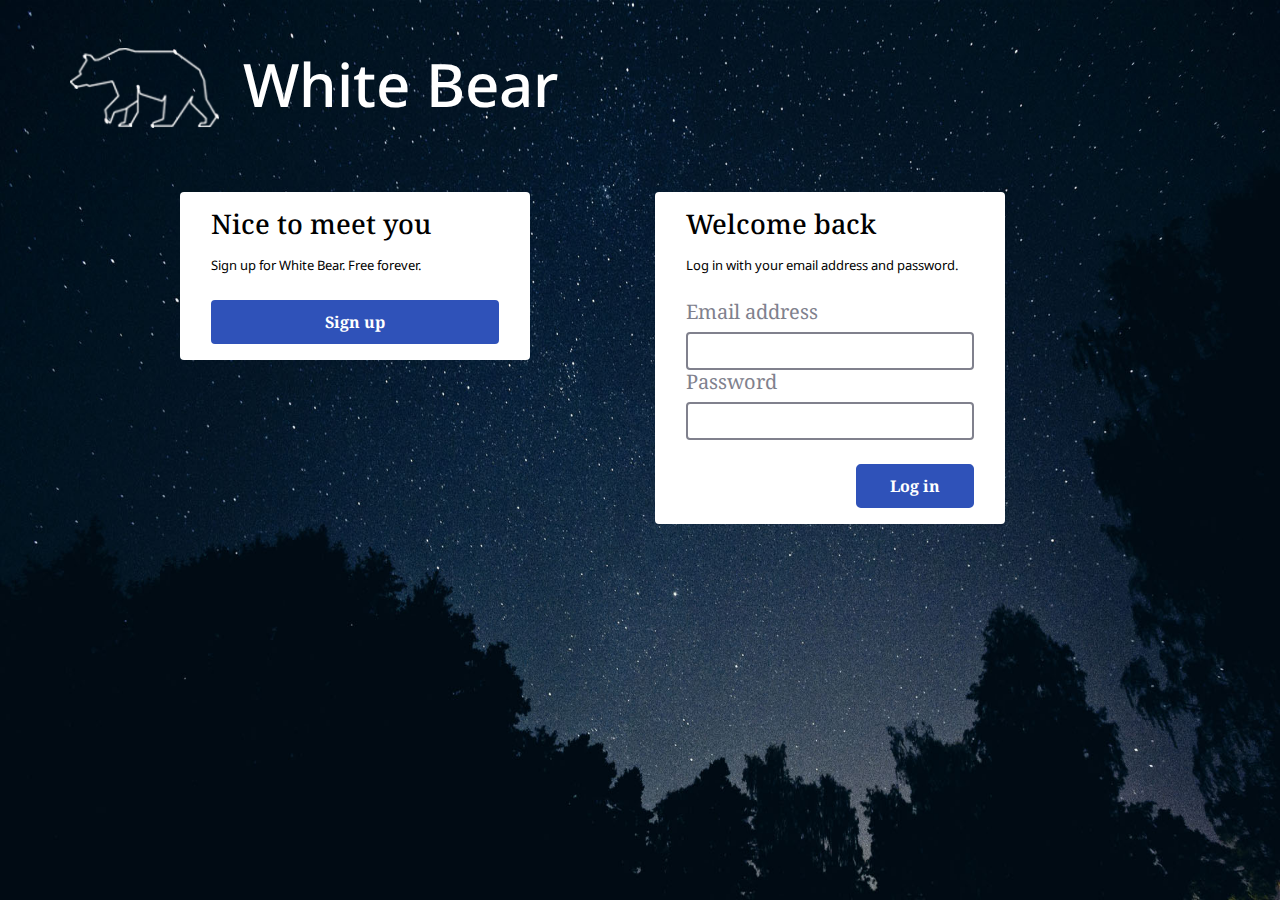
==== index.html @ 667ed16e "added new page and new styles" ====
<html lang="en">
   <head>
      <meta charset="UTF-8" />
      <meta name="viewport" content="width=device-width, initial-scale=1.0" />
      <meta http-equiv="X-UA-Compatible" content="ie=edge" />
      <link rel="stylesheet" href="/style/dist.css" />
      <title>White Bear</title>
   </head>
   <body class="background-image">
      <div class="container mt-7">
         <div class="col-xl-0 offset-xl-0">
            <!--First card, needs correct fonts and margins, also needs drop down when clicking sign up-->
            <div class="row mb-8">
               <div class="d-flex justify-content-start">
                  <img
                     class="img-responsive mr-5"
                     src="/images/logo-landing.png"
                     alt="White Bear Logo"
                     style="width: 30%;"
                  />
                  <h1 style="color: white;">White Bear</h1>
               </div>
            </div>
         </div>
         <!--REMINDER to make mobile friendly get text to reappear-->
         <div class="row mt-6">
            <div class="col-xl-4 offset-xl-1">
               <div class="card col-md-12">
                  <div class="card-body">
                     <h2 class="card-title">
                        Nice to meet you
                     </h2>
                     <p style="font-size: 13px;" class="mb-5">
                        Sign up for White Bear. Free forever.
                     </p>
                     <button type="button" class="btn btn-success btn-block">
                        Sign up
                     </button>
                  </div>
               </div>
            </div>

            <!--Second card that needs fonts and margins as well-->
            <div class="col-xl-4 offset-xl-1">
               <div class="card col-md-12">
                  <div class="card-body">
                     <h2 class="card-title">
                        Welcome back
                     </h2>
                     <p style="font-size: 13px;" class="mb-5">
                        Log in with your email address and password.
                     </p>
                     <form>
                        <h3 class="text-muted">Email address</h3>
                        <input
                           class="form-control thick-border"
                           type="text"
                           required
                        />
                        <h3 class="text-muted">Password</h3>
                        <input
                           class="form-control thick-border"
                           type="password"
                           required
                        />
                        <div class="float-right">
                           <a
                              href="create-answer.html"
                              type="button"
                              class="btn btn-success mt-5 btn-lg"
                           >
                              Log in
                           </a>
                        </div>
                     </form>
                  </div>
               </div>
            </div>
         </div>
      </div>
   </body>
   <script
      src="https://cdnjs.cloudflare.com/ajax/libs/jquery/3.5.1/jquery.min.js"
      defer
   ></script>
   <script src="script.js" defer></script>
</html>
---- style/dist.css ----
@charset "UTF-8";
@import url("https://fonts.googleapis.com/css2?family=Fira+Sans:wght@500&family=Noto+Sans:wght@400;700&family=Noto+Serif&display=swap");
/*!
 * Bootstrap v4.4.1 (https://getbootstrap.com/)
 * Copyright 2011-2019 The Bootstrap Authors
 * Copyright 2011-2019 Twitter, Inc.
 * Licensed under MIT (https://github.com/twbs/bootstrap/blob/master/LICENSE)
 */
:root {
  --blue: #2f52b9;
  --indigo: #6610f2;
  --purple: #6f42c1;
  --pink: #e83e8c;
  --red: #a42443;
  --orange: #fd7e14;
  --yellow: #ffc107;
  --green: #28a745;
  --teal: #20c997;
  --cyan: #17a2b8;
  --white: #fff;
  --gray: #52535f;
  --gray-dark: #292a30;
  --primary: #52535f;
  --secondary: #3d3e47;
  --success: #2f52b9;
  --info: #17a2b8;
  --warning: #ffc107;
  --danger: #a42443;
  --light: #cccdd2;
  --dark: #292a30;
  --breakpoint-xs: 0;
  --breakpoint-sm: 576px;
  --breakpoint-md: 768px;
  --breakpoint-lg: 992px;
  --breakpoint-xl: 1200px;
  --font-family-sans-serif: "Noto Sans", sans-serif, "Apple Color Emoji", "Segoe UI Emoji", "Segoe UI Symbol", "Noto Color Emoji";
  --font-family-monospace: SFMono-Regular, Menlo, Monaco, Consolas, "Liberation Mono", "Courier New", monospace;
}

*,
*::before,
*::after {
  box-sizing: border-box;
}

html {
  font-family: sans-serif;
  line-height: 1.15;
  -webkit-text-size-adjust: 100%;
  -webkit-tap-highlight-color: rgba(0, 0, 0, 0);
}

article, aside, figcaption, figure, footer, header, hgroup, main, nav, section {
  display: block;
}

body {
  margin: 0;
  font-family: "Noto Sans", sans-serif, "Apple Color Emoji", "Segoe UI Emoji", "Segoe UI Symbol", "Noto Color Emoji";
  font-size: 1rem;
  font-weight: 400;
  line-height: 1.5;
  color: #212529;
  text-align: left;
  background-color: #fff;
}

[tabindex="-1"]:focus:not(:focus-visible) {
  outline: 0 !important;
}

hr {
  box-sizing: content-box;
  height: 0;
  overflow: visible;
}

h1, h2, h3, h4, h5, h6 {
  margin-top: 0;
  margin-bottom: 0.5rem;
}

p {
  margin-top: 0;
  margin-bottom: 0;
}

abbr[title],
abbr[data-original-title] {
  text-decoration: underline;
  text-decoration: underline dotted;
  cursor: help;
  border-bottom: 0;
  text-decoration-skip-ink: none;
}

address {
  margin-bottom: 1rem;
  font-style: normal;
  line-height: inherit;
}

ol,
ul,
dl {
  margin-top: 0;
  margin-bottom: 1rem;
}

ol ol,
ul ul,
ol ul,
ul ol {
  margin-bottom: 0;
}

dt {
  font-weight: 700;
}

dd {
  margin-bottom: 0.5rem;
  margin-left: 0;
}

blockquote {
  margin: 0 0 1rem;
}

b,
strong {
  font-weight: bolder;
}

small {
  font-size: 80%;
}

sub,
sup {
  position: relative;
  font-size: 75%;
  line-height: 0;
  vertical-align: baseline;
}

sub {
  bottom: -0.25em;
}

sup {
  top: -0.5em;
}

a {
  color: #52535f;
  text-decoration: none;
  background-color: transparent;
}
a:hover {
  color: #2f2f36;
  text-decoration: underline;
}

a:not([href]) {
  color: inherit;
  text-decoration: none;
}
a:not([href]):hover {
  color: inherit;
  text-decoration: none;
}

pre,
code,
kbd,
samp {
  font-family: SFMono-Regular, Menlo, Monaco, Consolas, "Liberation Mono", "Courier New", monospace;
  font-size: 1em;
}

pre {
  margin-top: 0;
  margin-bottom: 1rem;
  overflow: auto;
}

figure {
  margin: 0 0 1rem;
}

img {
  vertical-align: middle;
  border-style: none;
}

svg {
  overflow: hidden;
  vertical-align: middle;
}

table {
  border-collapse: collapse;
}

caption {
  padding-top: 0.75rem;
  padding-bottom: 0.75rem;
  color: #6c757d;
  text-align: left;
  caption-side: bottom;
}

th {
  text-align: inherit;
}

label {
  display: inline-block;
  margin-bottom: 0.5rem;
}

button {
  border-radius: 0;
}

button:focus {
  outline: 1px dotted;
  outline: 5px auto -webkit-focus-ring-color;
}

input,
button,
select,
optgroup,
textarea {
  margin: 0;
  font-family: inherit;
  font-size: inherit;
  line-height: inherit;
}

button,
input {
  overflow: visible;
}

button,
select {
  text-transform: none;
}

select {
  word-wrap: normal;
}

button,
[type=button],
[type=reset],
[type=submit] {
  -webkit-appearance: button;
}

button:not(:disabled),
[type=button]:not(:disabled),
[type=reset]:not(:disabled),
[type=submit]:not(:disabled) {
  cursor: pointer;
}

button::-moz-focus-inner,
[type=button]::-moz-focus-inner,
[type=reset]::-moz-focus-inner,
[type=submit]::-moz-focus-inner {
  padding: 0;
  border-style: none;
}

input[type=radio],
input[type=checkbox] {
  box-sizing: border-box;
  padding: 0;
}

input[type=date],
input[type=time],
input[type=datetime-local],
input[type=month] {
  -webkit-appearance: listbox;
}

textarea {
  overflow: auto;
  resize: vertical;
}

fieldset {
  min-width: 0;
  padding: 0;
  margin: 0;
  border: 0;
}

legend {
  display: block;
  width: 100%;
  max-width: 100%;
  padding: 0;
  margin-bottom: 0.5rem;
  font-size: 1.5rem;
  line-height: inherit;
  color: inherit;
  white-space: normal;
}

progress {
  vertical-align: baseline;
}

[type=number]::-webkit-inner-spin-button,
[type=number]::-webkit-outer-spin-button {
  height: auto;
}

[type=search] {
  outline-offset: -2px;
  -webkit-appearance: none;
}

[type=search]::-webkit-search-decoration {
  -webkit-appearance: none;
}

::-webkit-file-upload-button {
  font: inherit;
  -webkit-appearance: button;
}

output {
  display: inline-block;
}

summary {
  display: list-item;
  cursor: pointer;
}

template {
  display: none;
}

[hidden] {
  display: none !important;
}

h1, h2, h3, h4, h5, h6,
.h1, .h2, .h3, .h4, .h5, .h6 {
  margin-bottom: 0.5rem;
  font-weight: 500;
  line-height: 1.2;
}

h1, .h1 {
  font-size: 3.75rem;
}

h2, .h2 {
  font-size: 1.6875rem;
}

h3, .h3 {
  font-size: 1.25rem;
}

h4, .h4 {
  font-size: 1.25rem;
}

h5, .h5 {
  font-size: 1.25rem;
}

h6, .h6 {
  font-size: 1rem;
}

.lead {
  font-size: 1.25rem;
  font-weight: 400;
}

.display-1 {
  font-size: 6rem;
  font-weight: 300;
  line-height: 1.2;
}

.display-2 {
  font-size: 5.5rem;
  font-weight: 300;
  line-height: 1.2;
}

.display-3 {
  font-size: 4.5rem;
  font-weight: 300;
  line-height: 1.2;
}

.display-4 {
  font-size: 3.5rem;
  font-weight: 300;
  line-height: 1.2;
}

hr {
  margin-top: 1rem;
  margin-bottom: 1rem;
  border: 0;
  border-top: 1px solid rgba(0, 0, 0, 0.1);
}

small,
.small {
  font-size: 80%;
  font-weight: 400;
}

mark,
.mark {
  padding: 0.2em;
  background-color: #fcf8e3;
}

.list-unstyled {
  padding-left: 0;
  list-style: none;
}

.list-inline {
  padding-left: 0;
  list-style: none;
}

.list-inline-item {
  display: inline-block;
}
.list-inline-item:not(:last-child) {
  margin-right: 0.5rem;
}

.initialism {
  font-size: 90%;
  text-transform: uppercase;
}

.blockquote {
  margin-bottom: 1rem;
  font-size: 1.25rem;
}

.blockquote-footer {
  display: block;
  font-size: 80%;
  color: #6c757d;
}
.blockquote-footer::before {
  content: "— ";
}

.img-fluid {
  max-width: 100%;
  height: auto;
}

.img-thumbnail {
  padding: 0.25rem;
  background-color: #fff;
  border: 1px solid #dee2e6;
  border-radius: 0.25rem;
  max-width: 100%;
  height: auto;
}

.figure {
  display: inline-block;
}

.figure-img {
  margin-bottom: 0.5rem;
  line-height: 1;
}

.figure-caption {
  font-size: 90%;
  color: #6c757d;
}

code {
  font-size: 87.5%;
  color: #e83e8c;
  word-wrap: break-word;
}
a > code {
  color: inherit;
}

kbd {
  padding: 0.2rem 0.4rem;
  font-size: 87.5%;
  color: #fff;
  background-color: #212529;
  border-radius: 4;
}
kbd kbd {
  padding: 0;
  font-size: 100%;
  font-weight: 700;
}

pre {
  display: block;
  font-size: 87.5%;
  color: #212529;
}
pre code {
  font-size: inherit;
  color: inherit;
  word-break: normal;
}

.pre-scrollable {
  max-height: 340px;
  overflow-y: scroll;
}

.container {
  width: 100%;
  padding-right: 15px;
  padding-left: 15px;
  margin-right: auto;
  margin-left: auto;
}
@media (min-width: 576px) {
  .container {
    max-width: 540px;
  }
}
@media (min-width: 768px) {
  .container {
    max-width: 720px;
  }
}
@media (min-width: 992px) {
  .container {
    max-width: 960px;
  }
}
@media (min-width: 1200px) {
  .container {
    max-width: 1140px;
  }
}

.container-fluid, .container-xl, .container-lg, .container-md, .container-sm {
  width: 100%;
  padding-right: 15px;
  padding-left: 15px;
  margin-right: auto;
  margin-left: auto;
}

@media (min-width: 576px) {
  .container-sm, .container {
    max-width: 540px;
  }
}
@media (min-width: 768px) {
  .container-md, .container-sm, .container {
    max-width: 720px;
  }
}
@media (min-width: 992px) {
  .container-lg, .container-md, .container-sm, .container {
    max-width: 960px;
  }
}
@media (min-width: 1200px) {
  .container-xl, .container-lg, .container-md, .container-sm, .container {
    max-width: 1140px;
  }
}
.row {
  display: flex;
  flex-wrap: wrap;
  margin-right: -15px;
  margin-left: -15px;
}

.no-gutters {
  margin-right: 0;
  margin-left: 0;
}
.no-gutters > .col,
.no-gutters > [class*=col-] {
  padding-right: 0;
  padding-left: 0;
}

.col-xl,
.col-xl-auto, .col-xl-12, .col-xl-11, .col-xl-10, .col-xl-9, .col-xl-8, .col-xl-7, .col-xl-6, .col-xl-5, .col-xl-4, .col-xl-3, .col-xl-2, .col-xl-1, .col-lg,
.col-lg-auto, .col-lg-12, .col-lg-11, .col-lg-10, .col-lg-9, .col-lg-8, .col-lg-7, .col-lg-6, .col-lg-5, .col-lg-4, .col-lg-3, .col-lg-2, .col-lg-1, .col-md,
.col-md-auto, .col-md-12, .col-md-11, .col-md-10, .col-md-9, .col-md-8, .col-md-7, .col-md-6, .col-md-5, .col-md-4, .col-md-3, .col-md-2, .col-md-1, .col-sm,
.col-sm-auto, .col-sm-12, .col-sm-11, .col-sm-10, .col-sm-9, .col-sm-8, .col-sm-7, .col-sm-6, .col-sm-5, .col-sm-4, .col-sm-3, .col-sm-2, .col-sm-1, .col,
.col-auto, .col-12, .col-11, .col-10, .col-9, .col-8, .col-7, .col-6, .col-5, .col-4, .col-3, .col-2, .col-1 {
  position: relative;
  width: 100%;
  padding-right: 15px;
  padding-left: 15px;
}

.col {
  flex-basis: 0;
  flex-grow: 1;
  max-width: 100%;
}

.row-cols-1 > * {
  flex: 0 0 100%;
  max-width: 100%;
}

.row-cols-2 > * {
  flex: 0 0 50%;
  max-width: 50%;
}

.row-cols-3 > * {
  flex: 0 0 33.3333333333%;
  max-width: 33.3333333333%;
}

.row-cols-4 > * {
  flex: 0 0 25%;
  max-width: 25%;
}

.row-cols-5 > * {
  flex: 0 0 20%;
  max-width: 20%;
}

.row-cols-6 > * {
  flex: 0 0 16.6666666667%;
  max-width: 16.6666666667%;
}

.col-auto {
  flex: 0 0 auto;
  width: auto;
  max-width: 100%;
}

.col-1 {
  flex: 0 0 8.3333333333%;
  max-width: 8.3333333333%;
}

.col-2 {
  flex: 0 0 16.6666666667%;
  max-width: 16.6666666667%;
}

.col-3 {
  flex: 0 0 25%;
  max-width: 25%;
}

.col-4 {
  flex: 0 0 33.3333333333%;
  max-width: 33.3333333333%;
}

.col-5 {
  flex: 0 0 41.6666666667%;
  max-width: 41.6666666667%;
}

.col-6 {
  flex: 0 0 50%;
  max-width: 50%;
}

.col-7 {
  flex: 0 0 58.3333333333%;
  max-width: 58.3333333333%;
}

.col-8 {
  flex: 0 0 66.6666666667%;
  max-width: 66.6666666667%;
}

.col-9 {
  flex: 0 0 75%;
  max-width: 75%;
}

.col-10 {
  flex: 0 0 83.3333333333%;
  max-width: 83.3333333333%;
}

.col-11 {
  flex: 0 0 91.6666666667%;
  max-width: 91.6666666667%;
}

.col-12 {
  flex: 0 0 100%;
  max-width: 100%;
}

.order-first {
  order: -1;
}

.order-last {
  order: 13;
}

.order-0 {
  order: 0;
}

.order-1 {
  order: 1;
}

.order-2 {
  order: 2;
}

.order-3 {
  order: 3;
}

.order-4 {
  order: 4;
}

.order-5 {
  order: 5;
}

.order-6 {
  order: 6;
}

.order-7 {
  order: 7;
}

.order-8 {
  order: 8;
}

.order-9 {
  order: 9;
}

.order-10 {
  order: 10;
}

.order-11 {
  order: 11;
}

.order-12 {
  order: 12;
}

.offset-1 {
  margin-left: 8.3333333333%;
}

.offset-2 {
  margin-left: 16.6666666667%;
}

.offset-3 {
  margin-left: 25%;
}

.offset-4 {
  margin-left: 33.3333333333%;
}

.offset-5 {
  margin-left: 41.6666666667%;
}

.offset-6 {
  margin-left: 50%;
}

.offset-7 {
  margin-left: 58.3333333333%;
}

.offset-8 {
  margin-left: 66.6666666667%;
}

.offset-9 {
  margin-left: 75%;
}

.offset-10 {
  margin-left: 83.3333333333%;
}

.offset-11 {
  margin-left: 91.6666666667%;
}

@media (min-width: 576px) {
  .col-sm {
    flex-basis: 0;
    flex-grow: 1;
    max-width: 100%;
  }

  .row-cols-sm-1 > * {
    flex: 0 0 100%;
    max-width: 100%;
  }

  .row-cols-sm-2 > * {
    flex: 0 0 50%;
    max-width: 50%;
  }

  .row-cols-sm-3 > * {
    flex: 0 0 33.3333333333%;
    max-width: 33.3333333333%;
  }

  .row-cols-sm-4 > * {
    flex: 0 0 25%;
    max-width: 25%;
  }

  .row-cols-sm-5 > * {
    flex: 0 0 20%;
    max-width: 20%;
  }

  .row-cols-sm-6 > * {
    flex: 0 0 16.6666666667%;
    max-width: 16.6666666667%;
  }

  .col-sm-auto {
    flex: 0 0 auto;
    width: auto;
    max-width: 100%;
  }

  .col-sm-1 {
    flex: 0 0 8.3333333333%;
    max-width: 8.3333333333%;
  }

  .col-sm-2 {
    flex: 0 0 16.6666666667%;
    max-width: 16.6666666667%;
  }

  .col-sm-3 {
    flex: 0 0 25%;
    max-width: 25%;
  }

  .col-sm-4 {
    flex: 0 0 33.3333333333%;
    max-width: 33.3333333333%;
  }

  .col-sm-5 {
    flex: 0 0 41.6666666667%;
    max-width: 41.6666666667%;
  }

  .col-sm-6 {
    flex: 0 0 50%;
    max-width: 50%;
  }

  .col-sm-7 {
    flex: 0 0 58.3333333333%;
    max-width: 58.3333333333%;
  }

  .col-sm-8 {
    flex: 0 0 66.6666666667%;
    max-width: 66.6666666667%;
  }

  .col-sm-9 {
    flex: 0 0 75%;
    max-width: 75%;
  }

  .col-sm-10 {
    flex: 0 0 83.3333333333%;
    max-width: 83.3333333333%;
  }

  .col-sm-11 {
    flex: 0 0 91.6666666667%;
    max-width: 91.6666666667%;
  }

  .col-sm-12 {
    flex: 0 0 100%;
    max-width: 100%;
  }

  .order-sm-first {
    order: -1;
  }

  .order-sm-last {
    order: 13;
  }

  .order-sm-0 {
    order: 0;
  }

  .order-sm-1 {
    order: 1;
  }

  .order-sm-2 {
    order: 2;
  }

  .order-sm-3 {
    order: 3;
  }

  .order-sm-4 {
    order: 4;
  }

  .order-sm-5 {
    order: 5;
  }

  .order-sm-6 {
    order: 6;
  }

  .order-sm-7 {
    order: 7;
  }

  .order-sm-8 {
    order: 8;
  }

  .order-sm-9 {
    order: 9;
  }

  .order-sm-10 {
    order: 10;
  }

  .order-sm-11 {
    order: 11;
  }

  .order-sm-12 {
    order: 12;
  }

  .offset-sm-0 {
    margin-left: 0;
  }

  .offset-sm-1 {
    margin-left: 8.3333333333%;
  }

  .offset-sm-2 {
    margin-left: 16.6666666667%;
  }

  .offset-sm-3 {
    margin-left: 25%;
  }

  .offset-sm-4 {
    margin-left: 33.3333333333%;
  }

  .offset-sm-5 {
    margin-left: 41.6666666667%;
  }

  .offset-sm-6 {
    margin-left: 50%;
  }

  .offset-sm-7 {
    margin-left: 58.3333333333%;
  }

  .offset-sm-8 {
    margin-left: 66.6666666667%;
  }

  .offset-sm-9 {
    margin-left: 75%;
  }

  .offset-sm-10 {
    margin-left: 83.3333333333%;
  }

  .offset-sm-11 {
    margin-left: 91.6666666667%;
  }
}
@media (min-width: 768px) {
  .col-md {
    flex-basis: 0;
    flex-grow: 1;
    max-width: 100%;
  }

  .row-cols-md-1 > * {
    flex: 0 0 100%;
    max-width: 100%;
  }

  .row-cols-md-2 > * {
    flex: 0 0 50%;
    max-width: 50%;
  }

  .row-cols-md-3 > * {
    flex: 0 0 33.3333333333%;
    max-width: 33.3333333333%;
  }

  .row-cols-md-4 > * {
    flex: 0 0 25%;
    max-width: 25%;
  }

  .row-cols-md-5 > * {
    flex: 0 0 20%;
    max-width: 20%;
  }

  .row-cols-md-6 > * {
    flex: 0 0 16.6666666667%;
    max-width: 16.6666666667%;
  }

  .col-md-auto {
    flex: 0 0 auto;
    width: auto;
    max-width: 100%;
  }

  .col-md-1 {
    flex: 0 0 8.3333333333%;
    max-width: 8.3333333333%;
  }

  .col-md-2 {
    flex: 0 0 16.6666666667%;
    max-width: 16.6666666667%;
  }

  .col-md-3 {
    flex: 0 0 25%;
    max-width: 25%;
  }

  .col-md-4 {
    flex: 0 0 33.3333333333%;
    max-width: 33.3333333333%;
  }

  .col-md-5 {
    flex: 0 0 41.6666666667%;
    max-width: 41.6666666667%;
  }

  .col-md-6 {
    flex: 0 0 50%;
    max-width: 50%;
  }

  .col-md-7 {
    flex: 0 0 58.3333333333%;
    max-width: 58.3333333333%;
  }

  .col-md-8 {
    flex: 0 0 66.6666666667%;
    max-width: 66.6666666667%;
  }

  .col-md-9 {
    flex: 0 0 75%;
    max-width: 75%;
  }

  .col-md-10 {
    flex: 0 0 83.3333333333%;
    max-width: 83.3333333333%;
  }

  .col-md-11 {
    flex: 0 0 91.6666666667%;
    max-width: 91.6666666667%;
  }

  .col-md-12 {
    flex: 0 0 100%;
    max-width: 100%;
  }

  .order-md-first {
    order: -1;
  }

  .order-md-last {
    order: 13;
  }

  .order-md-0 {
    order: 0;
  }

  .order-md-1 {
    order: 1;
  }

  .order-md-2 {
    order: 2;
  }

  .order-md-3 {
    order: 3;
  }

  .order-md-4 {
    order: 4;
  }

  .order-md-5 {
    order: 5;
  }

  .order-md-6 {
    order: 6;
  }

  .order-md-7 {
    order: 7;
  }

  .order-md-8 {
    order: 8;
  }

  .order-md-9 {
    order: 9;
  }

  .order-md-10 {
    order: 10;
  }

  .order-md-11 {
    order: 11;
  }

  .order-md-12 {
    order: 12;
  }

  .offset-md-0 {
    margin-left: 0;
  }

  .offset-md-1 {
    margin-left: 8.3333333333%;
  }

  .offset-md-2 {
    margin-left: 16.6666666667%;
  }

  .offset-md-3 {
    margin-left: 25%;
  }

  .offset-md-4 {
    margin-left: 33.3333333333%;
  }

  .offset-md-5 {
    margin-left: 41.6666666667%;
  }

  .offset-md-6 {
    margin-left: 50%;
  }

  .offset-md-7 {
    margin-left: 58.3333333333%;
  }

  .offset-md-8 {
    margin-left: 66.6666666667%;
  }

  .offset-md-9 {
    margin-left: 75%;
  }

  .offset-md-10 {
    margin-left: 83.3333333333%;
  }

  .offset-md-11 {
    margin-left: 91.6666666667%;
  }
}
@media (min-width: 992px) {
  .col-lg {
    flex-basis: 0;
    flex-grow: 1;
    max-width: 100%;
  }

  .row-cols-lg-1 > * {
    flex: 0 0 100%;
    max-width: 100%;
  }

  .row-cols-lg-2 > * {
    flex: 0 0 50%;
    max-width: 50%;
  }

  .row-cols-lg-3 > * {
    flex: 0 0 33.3333333333%;
    max-width: 33.3333333333%;
  }

  .row-cols-lg-4 > * {
    flex: 0 0 25%;
    max-width: 25%;
  }

  .row-cols-lg-5 > * {
    flex: 0 0 20%;
    max-width: 20%;
  }

  .row-cols-lg-6 > * {
    flex: 0 0 16.6666666667%;
    max-width: 16.6666666667%;
  }

  .col-lg-auto {
    flex: 0 0 auto;
    width: auto;
    max-width: 100%;
  }

  .col-lg-1 {
    flex: 0 0 8.3333333333%;
    max-width: 8.3333333333%;
  }

  .col-lg-2 {
    flex: 0 0 16.6666666667%;
    max-width: 16.6666666667%;
  }

  .col-lg-3 {
    flex: 0 0 25%;
    max-width: 25%;
  }

  .col-lg-4 {
    flex: 0 0 33.3333333333%;
    max-width: 33.3333333333%;
  }

  .col-lg-5 {
    flex: 0 0 41.6666666667%;
    max-width: 41.6666666667%;
  }

  .col-lg-6 {
    flex: 0 0 50%;
    max-width: 50%;
  }

  .col-lg-7 {
    flex: 0 0 58.3333333333%;
    max-width: 58.3333333333%;
  }

  .col-lg-8 {
    flex: 0 0 66.6666666667%;
    max-width: 66.6666666667%;
  }

  .col-lg-9 {
    flex: 0 0 75%;
    max-width: 75%;
  }

  .col-lg-10 {
    flex: 0 0 83.3333333333%;
    max-width: 83.3333333333%;
  }

  .col-lg-11 {
    flex: 0 0 91.6666666667%;
    max-width: 91.6666666667%;
  }

  .col-lg-12 {
    flex: 0 0 100%;
    max-width: 100%;
  }

  .order-lg-first {
    order: -1;
  }

  .order-lg-last {
    order: 13;
  }

  .order-lg-0 {
    order: 0;
  }

  .order-lg-1 {
    order: 1;
  }

  .order-lg-2 {
    order: 2;
  }

  .order-lg-3 {
    order: 3;
  }

  .order-lg-4 {
    order: 4;
  }

  .order-lg-5 {
    order: 5;
  }

  .order-lg-6 {
    order: 6;
  }

  .order-lg-7 {
    order: 7;
  }

  .order-lg-8 {
    order: 8;
  }

  .order-lg-9 {
    order: 9;
  }

  .order-lg-10 {
    order: 10;
  }

  .order-lg-11 {
    order: 11;
  }

  .order-lg-12 {
    order: 12;
  }

  .offset-lg-0 {
    margin-left: 0;
  }

  .offset-lg-1 {
    margin-left: 8.3333333333%;
  }

  .offset-lg-2 {
    margin-left: 16.6666666667%;
  }

  .offset-lg-3 {
    margin-left: 25%;
  }

  .offset-lg-4 {
    margin-left: 33.3333333333%;
  }

  .offset-lg-5 {
    margin-left: 41.6666666667%;
  }

  .offset-lg-6 {
    margin-left: 50%;
  }

  .offset-lg-7 {
    margin-left: 58.3333333333%;
  }

  .offset-lg-8 {
    margin-left: 66.6666666667%;
  }

  .offset-lg-9 {
    margin-left: 75%;
  }

  .offset-lg-10 {
    margin-left: 83.3333333333%;
  }

  .offset-lg-11 {
    margin-left: 91.6666666667%;
  }
}
@media (min-width: 1200px) {
  .col-xl {
    flex-basis: 0;
    flex-grow: 1;
    max-width: 100%;
  }

  .row-cols-xl-1 > * {
    flex: 0 0 100%;
    max-width: 100%;
  }

  .row-cols-xl-2 > * {
    flex: 0 0 50%;
    max-width: 50%;
  }

  .row-cols-xl-3 > * {
    flex: 0 0 33.3333333333%;
    max-width: 33.3333333333%;
  }

  .row-cols-xl-4 > * {
    flex: 0 0 25%;
    max-width: 25%;
  }

  .row-cols-xl-5 > * {
    flex: 0 0 20%;
    max-width: 20%;
  }

  .row-cols-xl-6 > * {
    flex: 0 0 16.6666666667%;
    max-width: 16.6666666667%;
  }

  .col-xl-auto {
    flex: 0 0 auto;
    width: auto;
    max-width: 100%;
  }

  .col-xl-1 {
    flex: 0 0 8.3333333333%;
    max-width: 8.3333333333%;
  }

  .col-xl-2 {
    flex: 0 0 16.6666666667%;
    max-width: 16.6666666667%;
  }

  .col-xl-3 {
    flex: 0 0 25%;
    max-width: 25%;
  }

  .col-xl-4 {
    flex: 0 0 33.3333333333%;
    max-width: 33.3333333333%;
  }

  .col-xl-5 {
    flex: 0 0 41.6666666667%;
    max-width: 41.6666666667%;
  }

  .col-xl-6 {
    flex: 0 0 50%;
    max-width: 50%;
  }

  .col-xl-7 {
    flex: 0 0 58.3333333333%;
    max-width: 58.3333333333%;
  }

  .col-xl-8 {
    flex: 0 0 66.6666666667%;
    max-width: 66.6666666667%;
  }

  .col-xl-9 {
    flex: 0 0 75%;
    max-width: 75%;
  }

  .col-xl-10 {
    flex: 0 0 83.3333333333%;
    max-width: 83.3333333333%;
  }

  .col-xl-11 {
    flex: 0 0 91.6666666667%;
    max-width: 91.6666666667%;
  }

  .col-xl-12 {
    flex: 0 0 100%;
    max-width: 100%;
  }

  .order-xl-first {
    order: -1;
  }

  .order-xl-last {
    order: 13;
  }

  .order-xl-0 {
    order: 0;
  }

  .order-xl-1 {
    order: 1;
  }

  .order-xl-2 {
    order: 2;
  }

  .order-xl-3 {
    order: 3;
  }

  .order-xl-4 {
    order: 4;
  }

  .order-xl-5 {
    order: 5;
  }

  .order-xl-6 {
    order: 6;
  }

  .order-xl-7 {
    order: 7;
  }

  .order-xl-8 {
    order: 8;
  }

  .order-xl-9 {
    order: 9;
  }

  .order-xl-10 {
    order: 10;
  }

  .order-xl-11 {
    order: 11;
  }

  .order-xl-12 {
    order: 12;
  }

  .offset-xl-0 {
    margin-left: 0;
  }

  .offset-xl-1 {
    margin-left: 8.3333333333%;
  }

  .offset-xl-2 {
    margin-left: 16.6666666667%;
  }

  .offset-xl-3 {
    margin-left: 25%;
  }

  .offset-xl-4 {
    margin-left: 33.3333333333%;
  }

  .offset-xl-5 {
    margin-left: 41.6666666667%;
  }

  .offset-xl-6 {
    margin-left: 50%;
  }

  .offset-xl-7 {
    margin-left: 58.3333333333%;
  }

  .offset-xl-8 {
    margin-left: 66.6666666667%;
  }

  .offset-xl-9 {
    margin-left: 75%;
  }

  .offset-xl-10 {
    margin-left: 83.3333333333%;
  }

  .offset-xl-11 {
    margin-left: 91.6666666667%;
  }
}
.table {
  width: 100%;
  margin-bottom: 1rem;
  color: #212529;
}
.table th,
.table td {
  padding: 0.75rem;
  vertical-align: top;
  border-top: 1px solid #dee2e6;
}
.table thead th {
  vertical-align: bottom;
  border-bottom: 2px solid #dee2e6;
}
.table tbody + tbody {
  border-top: 2px solid #dee2e6;
}

.table-sm th,
.table-sm td {
  padding: 0.3rem;
}

.table-bordered {
  border: 1px solid #dee2e6;
}
.table-bordered th,
.table-bordered td {
  border: 1px solid #dee2e6;
}
.table-bordered thead th,
.table-bordered thead td {
  border-bottom-width: 2px;
}

.table-borderless th,
.table-borderless td,
.table-borderless thead th,
.table-borderless tbody + tbody {
  border: 0;
}

.table-striped tbody tr:nth-of-type(odd) {
  background-color: rgba(0, 0, 0, 0.05);
}

.table-hover tbody tr:hover {
  color: #212529;
  background-color: rgba(0, 0, 0, 0.075);
}

.table-primary,
.table-primary > th,
.table-primary > td {
  background-color: #cfcfd2;
}
.table-primary th,
.table-primary td,
.table-primary thead th,
.table-primary tbody + tbody {
  border-color: #a5a6ac;
}

.table-hover .table-primary:hover {
  background-color: #c2c2c6;
}
.table-hover .table-primary:hover > td,
.table-hover .table-primary:hover > th {
  background-color: #c2c2c6;
}

.table-secondary,
.table-secondary > th,
.table-secondary > td {
  background-color: #c9c9cb;
}
.table-secondary th,
.table-secondary td,
.table-secondary thead th,
.table-secondary tbody + tbody {
  border-color: #9a9b9f;
}

.table-hover .table-secondary:hover {
  background-color: #bcbcbe;
}
.table-hover .table-secondary:hover > td,
.table-hover .table-secondary:hover > th {
  background-color: #bcbcbe;
}

.table-success,
.table-success > th,
.table-success > td {
  background-color: #c5cfeb;
}
.table-success th,
.table-success td,
.table-success thead th,
.table-success tbody + tbody {
  border-color: #93a5db;
}

.table-hover .table-success:hover {
  background-color: #b2bfe4;
}
.table-hover .table-success:hover > td,
.table-hover .table-success:hover > th {
  background-color: #b2bfe4;
}

.table-info,
.table-info > th,
.table-info > td {
  background-color: #bee5eb;
}
.table-info th,
.table-info td,
.table-info thead th,
.table-info tbody + tbody {
  border-color: #86cfda;
}

.table-hover .table-info:hover {
  background-color: #abdde5;
}
.table-hover .table-info:hover > td,
.table-hover .table-info:hover > th {
  background-color: #abdde5;
}

.table-warning,
.table-warning > th,
.table-warning > td {
  background-color: #ffeeba;
}
.table-warning th,
.table-warning td,
.table-warning thead th,
.table-warning tbody + tbody {
  border-color: #ffdf7e;
}

.table-hover .table-warning:hover {
  background-color: #ffe8a1;
}
.table-hover .table-warning:hover > td,
.table-hover .table-warning:hover > th {
  background-color: #ffe8a1;
}

.table-danger,
.table-danger > th,
.table-danger > td {
  background-color: #e6c2ca;
}
.table-danger th,
.table-danger td,
.table-danger thead th,
.table-danger tbody + tbody {
  border-color: #d08d9d;
}

.table-hover .table-danger:hover {
  background-color: #dfb0ba;
}
.table-hover .table-danger:hover > td,
.table-hover .table-danger:hover > th {
  background-color: #dfb0ba;
}

.table-light,
.table-light > th,
.table-light > td {
  background-color: #f1f1f2;
}
.table-light th,
.table-light td,
.table-light thead th,
.table-light tbody + tbody {
  border-color: #e4e5e8;
}

.table-hover .table-light:hover {
  background-color: #e4e4e6;
}
.table-hover .table-light:hover > td,
.table-hover .table-light:hover > th {
  background-color: #e4e4e6;
}

.table-dark,
.table-dark > th,
.table-dark > td {
  background-color: #c3c3c5;
}
.table-dark th,
.table-dark td,
.table-dark thead th,
.table-dark tbody + tbody {
  border-color: #909093;
}

.table-hover .table-dark:hover {
  background-color: #b6b6b8;
}
.table-hover .table-dark:hover > td,
.table-hover .table-dark:hover > th {
  background-color: #b6b6b8;
}

.table-active,
.table-active > th,
.table-active > td {
  background-color: rgba(0, 0, 0, 0.075);
}

.table-hover .table-active:hover {
  background-color: rgba(0, 0, 0, 0.075);
}
.table-hover .table-active:hover > td,
.table-hover .table-active:hover > th {
  background-color: rgba(0, 0, 0, 0.075);
}

.table .thead-dark th {
  color: #fff;
  background-color: #343a40;
  border-color: #454d55;
}
.table .thead-light th {
  color: #495057;
  background-color: #e9ecef;
  border-color: #dee2e6;
}

.table-dark {
  color: #fff;
  background-color: #343a40;
}
.table-dark th,
.table-dark td,
.table-dark thead th {
  border-color: #454d55;
}
.table-dark.table-bordered {
  border: 0;
}
.table-dark.table-striped tbody tr:nth-of-type(odd) {
  background-color: rgba(255, 255, 255, 0.05);
}
.table-dark.table-hover tbody tr:hover {
  color: #fff;
  background-color: rgba(255, 255, 255, 0.075);
}

@media (max-width: 575.98px) {
  .table-responsive-sm {
    display: block;
    width: 100%;
    overflow-x: auto;
    -webkit-overflow-scrolling: touch;
  }
  .table-responsive-sm > .table-bordered {
    border: 0;
  }
}
@media (max-width: 767.98px) {
  .table-responsive-md {
    display: block;
    width: 100%;
    overflow-x: auto;
    -webkit-overflow-scrolling: touch;
  }
  .table-responsive-md > .table-bordered {
    border: 0;
  }
}
@media (max-width: 991.98px) {
  .table-responsive-lg {
    display: block;
    width: 100%;
    overflow-x: auto;
    -webkit-overflow-scrolling: touch;
  }
  .table-responsive-lg > .table-bordered {
    border: 0;
  }
}
@media (max-width: 1199.98px) {
  .table-responsive-xl {
    display: block;
    width: 100%;
    overflow-x: auto;
    -webkit-overflow-scrolling: touch;
  }
  .table-responsive-xl > .table-bordered {
    border: 0;
  }
}
.table-responsive {
  display: block;
  width: 100%;
  overflow-x: auto;
  -webkit-overflow-scrolling: touch;
}
.table-responsive > .table-bordered {
  border: 0;
}

.form-control {
  display: block;
  width: 100%;
  height: calc(1.5em + 0.75rem + 2px);
  padding: 8 1rem;
  font-size: 1rem;
  font-weight: 400;
  line-height: 1.5;
  color: #495057;
  background-color: #fff;
  background-clip: padding-box;
  border: 1px solid #ced4da;
  border-radius: 0.25rem;
  transition: border-color 0.15s ease-in-out, box-shadow 0.15s ease-in-out;
}
@media (prefers-reduced-motion: reduce) {
  .form-control {
    transition: none;
  }
}
.form-control::-ms-expand {
  background-color: transparent;
  border: 0;
}
.form-control:-moz-focusring {
  color: transparent;
  text-shadow: 0 0 0 #495057;
}
.form-control:focus {
  color: #495057;
  background-color: #fff;
  border-color: #80bdff;
  outline: 0;
  box-shadow: 0 0 0 0.2rem rgba(0, 123, 255, 0.25);
}
.form-control::placeholder {
  color: #6c757d;
  opacity: 1;
}
.form-control:disabled, .form-control[readonly] {
  background-color: #e9ecef;
  opacity: 1;
}

select.form-control:focus::-ms-value {
  color: #495057;
  background-color: #fff;
}

.form-control-file,
.form-control-range {
  display: block;
  width: 100%;
}

.col-form-label {
  padding-top: 9px;
  padding-bottom: 9px;
  margin-bottom: 0;
  font-size: inherit;
  line-height: 1.5;
}

.col-form-label-lg {
  padding-top: 9px;
  padding-bottom: 9px;
  font-size: 1rem;
  line-height: 1.5;
}

.col-form-label-sm {
  padding-top: 5px;
  padding-bottom: 5px;
  font-size: 1rem;
  line-height: 1.5;
}

.form-control-plaintext {
  display: block;
  width: 100%;
  padding: 8 0;
  margin-bottom: 0;
  font-size: 1rem;
  line-height: 1.5;
  color: #212529;
  background-color: transparent;
  border: solid transparent;
  border-width: 1px 0;
}
.form-control-plaintext.form-control-sm, .form-control-plaintext.form-control-lg {
  padding-right: 0;
  padding-left: 0;
}

.form-control-sm {
  height: calc(1.5em + 0.5rem + 2px);
  padding: 4 1rem;
  font-size: 1rem;
  line-height: 1.5;
  border-radius: 0.2rem;
}

.form-control-lg {
  height: calc(1.5em + 1rem + 2px);
  padding: 8 32;
  font-size: 1rem;
  line-height: 1.5;
  border-radius: 0.3rem;
}

select.form-control[size], select.form-control[multiple] {
  height: auto;
}

textarea.form-control {
  height: auto;
}

.form-group {
  margin-bottom: 1rem;
}

.form-text {
  display: block;
  margin-top: 0.25rem;
}

.form-row {
  display: flex;
  flex-wrap: wrap;
  margin-right: -5px;
  margin-left: -5px;
}
.form-row > .col,
.form-row > [class*=col-] {
  padding-right: 5px;
  padding-left: 5px;
}

.form-check {
  position: relative;
  display: block;
  padding-left: 1.25rem;
}

.form-check-input {
  position: absolute;
  margin-top: 0.3rem;
  margin-left: -1.25rem;
}
.form-check-input[disabled] ~ .form-check-label, .form-check-input:disabled ~ .form-check-label {
  color: #80818d;
}

.form-check-label {
  margin-bottom: 0;
}

.form-check-inline {
  display: inline-flex;
  align-items: center;
  padding-left: 0;
  margin-right: 0.75rem;
}
.form-check-inline .form-check-input {
  position: static;
  margin-top: 0;
  margin-right: 0.3125rem;
  margin-left: 0;
}

.valid-feedback {
  display: none;
  width: 100%;
  margin-top: 0.25rem;
  font-size: 80%;
  color: #28a745;
}

.valid-tooltip {
  position: absolute;
  top: 100%;
  z-index: 5;
  display: none;
  max-width: 100%;
  padding: 0.25rem 0.5rem;
  margin-top: 0.1rem;
  font-size: 0.875rem;
  line-height: 1.5;
  color: #fff;
  background-color: rgba(40, 167, 69, 0.9);
  border-radius: 0.25rem;
}

.was-validated :valid ~ .valid-feedback,
.was-validated :valid ~ .valid-tooltip,
.is-valid ~ .valid-feedback,
.is-valid ~ .valid-tooltip {
  display: block;
}

.was-validated .form-control:valid, .form-control.is-valid {
  border-color: #28a745;
  padding-right: calc(1.5em + 0.75rem);
  background-image: url("data:image/svg+xml,%3csvg xmlns='http://www.w3.org/2000/svg' width='8' height='8' viewBox='0 0 8 8'%3e%3cpath fill='%2328a745' d='M2.3 6.73L.6 4.53c-.4-1.04.46-1.4 1.1-.8l1.1 1.4 3.4-3.8c.6-.63 1.6-.27 1.2.7l-4 4.6c-.43.5-.8.4-1.1.1z'/%3e%3c/svg%3e");
  background-repeat: no-repeat;
  background-position: right calc(0.375em + 0.1875rem) center;
  background-size: calc(0.75em + 0.375rem) calc(0.75em + 0.375rem);
}
.was-validated .form-control:valid:focus, .form-control.is-valid:focus {
  border-color: #28a745;
  box-shadow: 0 0 0 0.2rem rgba(40, 167, 69, 0.25);
}

.was-validated textarea.form-control:valid, textarea.form-control.is-valid {
  padding-right: calc(1.5em + 0.75rem);
  background-position: top calc(0.375em + 0.1875rem) right calc(0.375em + 0.1875rem);
}

.was-validated .custom-select:valid, .custom-select.is-valid {
  border-color: #28a745;
  padding-right: calc(0.75em + 2.3125rem);
  background: url("data:image/svg+xml,%3csvg xmlns='http://www.w3.org/2000/svg' width='4' height='5' viewBox='0 0 4 5'%3e%3cpath fill='%23343a40' d='M2 0L0 2h4zm0 5L0 3h4z'/%3e%3c/svg%3e") no-repeat right 0.75rem center/8px 10px, url("data:image/svg+xml,%3csvg xmlns='http://www.w3.org/2000/svg' width='8' height='8' viewBox='0 0 8 8'%3e%3cpath fill='%2328a745' d='M2.3 6.73L.6 4.53c-.4-1.04.46-1.4 1.1-.8l1.1 1.4 3.4-3.8c.6-.63 1.6-.27 1.2.7l-4 4.6c-.43.5-.8.4-1.1.1z'/%3e%3c/svg%3e") #fff no-repeat center right 1.75rem/calc(0.75em + 0.375rem) calc(0.75em + 0.375rem);
}
.was-validated .custom-select:valid:focus, .custom-select.is-valid:focus {
  border-color: #28a745;
  box-shadow: 0 0 0 0.2rem rgba(40, 167, 69, 0.25);
}

.was-validated .form-check-input:valid ~ .form-check-label, .form-check-input.is-valid ~ .form-check-label {
  color: #28a745;
}
.was-validated .form-check-input:valid ~ .valid-feedback,
.was-validated .form-check-input:valid ~ .valid-tooltip, .form-check-input.is-valid ~ .valid-feedback,
.form-check-input.is-valid ~ .valid-tooltip {
  display: block;
}

.was-validated .custom-control-input:valid ~ .custom-control-label, .custom-control-input.is-valid ~ .custom-control-label {
  color: #28a745;
}
.was-validated .custom-control-input:valid ~ .custom-control-label::before, .custom-control-input.is-valid ~ .custom-control-label::before {
  border-color: #28a745;
}
.was-validated .custom-control-input:valid:checked ~ .custom-control-label::before, .custom-control-input.is-valid:checked ~ .custom-control-label::before {
  border-color: #34ce57;
  background-color: #34ce57;
}
.was-validated .custom-control-input:valid:focus ~ .custom-control-label::before, .custom-control-input.is-valid:focus ~ .custom-control-label::before {
  box-shadow: 0 0 0 0.2rem rgba(40, 167, 69, 0.25);
}
.was-validated .custom-control-input:valid:focus:not(:checked) ~ .custom-control-label::before, .custom-control-input.is-valid:focus:not(:checked) ~ .custom-control-label::before {
  border-color: #28a745;
}

.was-validated .custom-file-input:valid ~ .custom-file-label, .custom-file-input.is-valid ~ .custom-file-label {
  border-color: #28a745;
}
.was-validated .custom-file-input:valid:focus ~ .custom-file-label, .custom-file-input.is-valid:focus ~ .custom-file-label {
  border-color: #28a745;
  box-shadow: 0 0 0 0.2rem rgba(40, 167, 69, 0.25);
}

.invalid-feedback {
  display: none;
  width: 100%;
  margin-top: 0.25rem;
  font-size: 80%;
  color: #dc3545;
}

.invalid-tooltip {
  position: absolute;
  top: 100%;
  z-index: 5;
  display: none;
  max-width: 100%;
  padding: 0.25rem 0.5rem;
  margin-top: 0.1rem;
  font-size: 0.875rem;
  line-height: 1.5;
  color: #fff;
  background-color: rgba(220, 53, 69, 0.9);
  border-radius: 0.25rem;
}

.was-validated :invalid ~ .invalid-feedback,
.was-validated :invalid ~ .invalid-tooltip,
.is-invalid ~ .invalid-feedback,
.is-invalid ~ .invalid-tooltip {
  display: block;
}

.was-validated .form-control:invalid, .form-control.is-invalid {
  border-color: #dc3545;
  padding-right: calc(1.5em + 0.75rem);
  background-image: url("data:image/svg+xml,%3csvg xmlns='http://www.w3.org/2000/svg' width='12' height='12' fill='none' stroke='%23dc3545' viewBox='0 0 12 12'%3e%3ccircle cx='6' cy='6' r='4.5'/%3e%3cpath stroke-linejoin='round' d='M5.8 3.6h.4L6 6.5z'/%3e%3ccircle cx='6' cy='8.2' r='.6' fill='%23dc3545' stroke='none'/%3e%3c/svg%3e");
  background-repeat: no-repeat;
  background-position: right calc(0.375em + 0.1875rem) center;
  background-size: calc(0.75em + 0.375rem) calc(0.75em + 0.375rem);
}
.was-validated .form-control:invalid:focus, .form-control.is-invalid:focus {
  border-color: #dc3545;
  box-shadow: 0 0 0 0.2rem rgba(220, 53, 69, 0.25);
}

.was-validated textarea.form-control:invalid, textarea.form-control.is-invalid {
  padding-right: calc(1.5em + 0.75rem);
  background-position: top calc(0.375em + 0.1875rem) right calc(0.375em + 0.1875rem);
}

.was-validated .custom-select:invalid, .custom-select.is-invalid {
  border-color: #dc3545;
  padding-right: calc(0.75em + 2.3125rem);
  background: url("data:image/svg+xml,%3csvg xmlns='http://www.w3.org/2000/svg' width='4' height='5' viewBox='0 0 4 5'%3e%3cpath fill='%23343a40' d='M2 0L0 2h4zm0 5L0 3h4z'/%3e%3c/svg%3e") no-repeat right 0.75rem center/8px 10px, url("data:image/svg+xml,%3csvg xmlns='http://www.w3.org/2000/svg' width='12' height='12' fill='none' stroke='%23dc3545' viewBox='0 0 12 12'%3e%3ccircle cx='6' cy='6' r='4.5'/%3e%3cpath stroke-linejoin='round' d='M5.8 3.6h.4L6 6.5z'/%3e%3ccircle cx='6' cy='8.2' r='.6' fill='%23dc3545' stroke='none'/%3e%3c/svg%3e") #fff no-repeat center right 1.75rem/calc(0.75em + 0.375rem) calc(0.75em + 0.375rem);
}
.was-validated .custom-select:invalid:focus, .custom-select.is-invalid:focus {
  border-color: #dc3545;
  box-shadow: 0 0 0 0.2rem rgba(220, 53, 69, 0.25);
}

.was-validated .form-check-input:invalid ~ .form-check-label, .form-check-input.is-invalid ~ .form-check-label {
  color: #dc3545;
}
.was-validated .form-check-input:invalid ~ .invalid-feedback,
.was-validated .form-check-input:invalid ~ .invalid-tooltip, .form-check-input.is-invalid ~ .invalid-feedback,
.form-check-input.is-invalid ~ .invalid-tooltip {
  display: block;
}

.was-validated .custom-control-input:invalid ~ .custom-control-label, .custom-control-input.is-invalid ~ .custom-control-label {
  color: #dc3545;
}
.was-validated .custom-control-input:invalid ~ .custom-control-label::before, .custom-control-input.is-invalid ~ .custom-control-label::before {
  border-color: #dc3545;
}
.was-validated .custom-control-input:invalid:checked ~ .custom-control-label::before, .custom-control-input.is-invalid:checked ~ .custom-control-label::before {
  border-color: #e4606d;
  background-color: #e4606d;
}
.was-validated .custom-control-input:invalid:focus ~ .custom-control-label::before, .custom-control-input.is-invalid:focus ~ .custom-control-label::before {
  box-shadow: 0 0 0 0.2rem rgba(220, 53, 69, 0.25);
}
.was-validated .custom-control-input:invalid:focus:not(:checked) ~ .custom-control-label::before, .custom-control-input.is-invalid:focus:not(:checked) ~ .custom-control-label::before {
  border-color: #dc3545;
}

.was-validated .custom-file-input:invalid ~ .custom-file-label, .custom-file-input.is-invalid ~ .custom-file-label {
  border-color: #dc3545;
}
.was-validated .custom-file-input:invalid:focus ~ .custom-file-label, .custom-file-input.is-invalid:focus ~ .custom-file-label {
  border-color: #dc3545;
  box-shadow: 0 0 0 0.2rem rgba(220, 53, 69, 0.25);
}

.form-inline {
  display: flex;
  flex-flow: row wrap;
  align-items: center;
}
.form-inline .form-check {
  width: 100%;
}
@media (min-width: 576px) {
  .form-inline label {
    display: flex;
    align-items: center;
    justify-content: center;
    margin-bottom: 0;
  }
  .form-inline .form-group {
    display: flex;
    flex: 0 0 auto;
    flex-flow: row wrap;
    align-items: center;
    margin-bottom: 0;
  }
  .form-inline .form-control {
    display: inline-block;
    width: auto;
    vertical-align: middle;
  }
  .form-inline .form-control-plaintext {
    display: inline-block;
  }
  .form-inline .input-group,
.form-inline .custom-select {
    width: auto;
  }
  .form-inline .form-check {
    display: flex;
    align-items: center;
    justify-content: center;
    width: auto;
    padding-left: 0;
  }
  .form-inline .form-check-input {
    position: relative;
    flex-shrink: 0;
    margin-top: 0;
    margin-right: 0.25rem;
    margin-left: 0;
  }
  .form-inline .custom-control {
    align-items: center;
    justify-content: center;
  }
  .form-inline .custom-control-label {
    margin-bottom: 0;
  }
}

.btn {
  display: inline-block;
  font-weight: 700;
  color: #212529;
  text-align: center;
  vertical-align: middle;
  cursor: pointer;
  user-select: none;
  background-color: transparent;
  border: 2px solid transparent;
  padding: 8 1rem;
  font-size: 1rem;
  line-height: 1.5;
  border-radius: 0.25rem;
  transition: color 0.15s ease-in-out, background-color 0.15s ease-in-out, border-color 0.15s ease-in-out, box-shadow 0.15s ease-in-out;
}
@media (prefers-reduced-motion: reduce) {
  .btn {
    transition: none;
  }
}
.btn:hover {
  color: #212529;
  text-decoration: none;
}
.btn:focus, .btn.focus {
  outline: 0;
  box-shadow: 0 0 0 0.2rem rgba(0, 123, 255, 0.25);
}
.btn.disabled, .btn:disabled {
  opacity: 0.65;
}
a.btn.disabled,
fieldset:disabled a.btn {
  pointer-events: none;
}

.btn-primary {
  color: #fff;
  background-color: #52535f;
  border-color: #52535f;
}
.btn-primary:hover {
  color: #fff;
  background-color: #40414a;
  border-color: #3a3b44;
}
.btn-primary:focus, .btn-primary.focus {
  color: #fff;
  background-color: #40414a;
  border-color: #3a3b44;
  box-shadow: 0 0 0 0.2rem rgba(108, 109, 119, 0.5);
}
.btn-primary.disabled, .btn-primary:disabled {
  color: #fff;
  background-color: #52535f;
  border-color: #52535f;
}
.btn-primary:not(:disabled):not(.disabled):active, .btn-primary:not(:disabled):not(.disabled).active, .show > .btn-primary.dropdown-toggle {
  color: #fff;
  background-color: #3a3b44;
  border-color: #34353d;
}
.btn-primary:not(:disabled):not(.disabled):active:focus, .btn-primary:not(:disabled):not(.disabled).active:focus, .show > .btn-primary.dropdown-toggle:focus {
  box-shadow: 0 0 0 0.2rem rgba(108, 109, 119, 0.5);
}

.btn-secondary {
  color: #fff;
  background-color: #3d3e47;
  border-color: #3d3e47;
}
.btn-secondary:hover {
  color: #fff;
  background-color: #2b2c32;
  border-color: #25262c;
}
.btn-secondary:focus, .btn-secondary.focus {
  color: #fff;
  background-color: #2b2c32;
  border-color: #25262c;
  box-shadow: 0 0 0 0.2rem rgba(90, 91, 99, 0.5);
}
.btn-secondary.disabled, .btn-secondary:disabled {
  color: #fff;
  background-color: #3d3e47;
  border-color: #3d3e47;
}
.btn-secondary:not(:disabled):not(.disabled):active, .btn-secondary:not(:disabled):not(.disabled).active, .show > .btn-secondary.dropdown-toggle {
  color: #fff;
  background-color: #25262c;
  border-color: #202025;
}
.btn-secondary:not(:disabled):not(.disabled):active:focus, .btn-secondary:not(:disabled):not(.disabled).active:focus, .show > .btn-secondary.dropdown-toggle:focus {
  box-shadow: 0 0 0 0.2rem rgba(90, 91, 99, 0.5);
}

.btn-success {
  color: #fff;
  background-color: #2f52b9;
  border-color: #2f52b9;
}
.btn-success:hover {
  color: #fff;
  background-color: #27449a;
  border-color: #254090;
}
.btn-success:focus, .btn-success.focus {
  color: #fff;
  background-color: #27449a;
  border-color: #254090;
  box-shadow: 0 0 0 0.2rem rgba(78, 108, 196, 0.5);
}
.btn-success.disabled, .btn-success:disabled {
  color: #fff;
  background-color: #2f52b9;
  border-color: #2f52b9;
}
.btn-success:not(:disabled):not(.disabled):active, .btn-success:not(:disabled):not(.disabled).active, .show > .btn-success.dropdown-toggle {
  color: #fff;
  background-color: #254090;
  border-color: #223b86;
}
.btn-success:not(:disabled):not(.disabled):active:focus, .btn-success:not(:disabled):not(.disabled).active:focus, .show > .btn-success.dropdown-toggle:focus {
  box-shadow: 0 0 0 0.2rem rgba(78, 108, 196, 0.5);
}

.btn-info {
  color: #fff;
  background-color: #17a2b8;
  border-color: #17a2b8;
}
.btn-info:hover {
  color: #fff;
  background-color: #138496;
  border-color: #117a8b;
}
.btn-info:focus, .btn-info.focus {
  color: #fff;
  background-color: #138496;
  border-color: #117a8b;
  box-shadow: 0 0 0 0.2rem rgba(58, 176, 195, 0.5);
}
.btn-info.disabled, .btn-info:disabled {
  color: #fff;
  background-color: #17a2b8;
  border-color: #17a2b8;
}
.btn-info:not(:disabled):not(.disabled):active, .btn-info:not(:disabled):not(.disabled).active, .show > .btn-info.dropdown-toggle {
  color: #fff;
  background-color: #117a8b;
  border-color: #10707f;
}
.btn-info:not(:disabled):not(.disabled):active:focus, .btn-info:not(:disabled):not(.disabled).active:focus, .show > .btn-info.dropdown-toggle:focus {
  box-shadow: 0 0 0 0.2rem rgba(58, 176, 195, 0.5);
}

.btn-warning {
  color: #212529;
  background-color: #ffc107;
  border-color: #ffc107;
}
.btn-warning:hover {
  color: #212529;
  background-color: #e0a800;
  border-color: #d39e00;
}
.btn-warning:focus, .btn-warning.focus {
  color: #212529;
  background-color: #e0a800;
  border-color: #d39e00;
  box-shadow: 0 0 0 0.2rem rgba(222, 170, 12, 0.5);
}
.btn-warning.disabled, .btn-warning:disabled {
  color: #212529;
  background-color: #ffc107;
  border-color: #ffc107;
}
.btn-warning:not(:disabled):not(.disabled):active, .btn-warning:not(:disabled):not(.disabled).active, .show > .btn-warning.dropdown-toggle {
  color: #212529;
  background-color: #d39e00;
  border-color: #c69500;
}
.btn-warning:not(:disabled):not(.disabled):active:focus, .btn-warning:not(:disabled):not(.disabled).active:focus, .show > .btn-warning.dropdown-toggle:focus {
  box-shadow: 0 0 0 0.2rem rgba(222, 170, 12, 0.5);
}

.btn-danger {
  color: #fff;
  background-color: #a42443;
  border-color: #a42443;
}
.btn-danger:hover {
  color: #fff;
  background-color: #851d36;
  border-color: #7a1b32;
}
.btn-danger:focus, .btn-danger.focus {
  color: #fff;
  background-color: #851d36;
  border-color: #7a1b32;
  box-shadow: 0 0 0 0.2rem rgba(178, 69, 95, 0.5);
}
.btn-danger.disabled, .btn-danger:disabled {
  color: #fff;
  background-color: #a42443;
  border-color: #a42443;
}
.btn-danger:not(:disabled):not(.disabled):active, .btn-danger:not(:disabled):not(.disabled).active, .show > .btn-danger.dropdown-toggle {
  color: #fff;
  background-color: #7a1b32;
  border-color: #70192e;
}
.btn-danger:not(:disabled):not(.disabled):active:focus, .btn-danger:not(:disabled):not(.disabled).active:focus, .show > .btn-danger.dropdown-toggle:focus {
  box-shadow: 0 0 0 0.2rem rgba(178, 69, 95, 0.5);
}

.btn-light {
  color: #212529;
  background-color: #cccdd2;
  border-color: #cccdd2;
}
.btn-light:hover {
  color: #212529;
  background-color: #b8b9c0;
  border-color: #b1b2ba;
}
.btn-light:focus, .btn-light.focus {
  color: #212529;
  background-color: #b8b9c0;
  border-color: #b1b2ba;
  box-shadow: 0 0 0 0.2rem rgba(178, 180, 185, 0.5);
}
.btn-light.disabled, .btn-light:disabled {
  color: #212529;
  background-color: #cccdd2;
  border-color: #cccdd2;
}
.btn-light:not(:disabled):not(.disabled):active, .btn-light:not(:disabled):not(.disabled).active, .show > .btn-light.dropdown-toggle {
  color: #212529;
  background-color: #b1b2ba;
  border-color: #aaacb4;
}
.btn-light:not(:disabled):not(.disabled):active:focus, .btn-light:not(:disabled):not(.disabled).active:focus, .show > .btn-light.dropdown-toggle:focus {
  box-shadow: 0 0 0 0.2rem rgba(178, 180, 185, 0.5);
}

.btn-dark {
  color: #fff;
  background-color: #292a30;
  border-color: #292a30;
}
.btn-dark:hover {
  color: #fff;
  background-color: #17181b;
  border-color: #121214;
}
.btn-dark:focus, .btn-dark.focus {
  color: #fff;
  background-color: #17181b;
  border-color: #121214;
  box-shadow: 0 0 0 0.2rem rgba(73, 74, 79, 0.5);
}
.btn-dark.disabled, .btn-dark:disabled {
  color: #fff;
  background-color: #292a30;
  border-color: #292a30;
}
.btn-dark:not(:disabled):not(.disabled):active, .btn-dark:not(:disabled):not(.disabled).active, .show > .btn-dark.dropdown-toggle {
  color: #fff;
  background-color: #121214;
  border-color: #0c0c0e;
}
.btn-dark:not(:disabled):not(.disabled):active:focus, .btn-dark:not(:disabled):not(.disabled).active:focus, .show > .btn-dark.dropdown-toggle:focus {
  box-shadow: 0 0 0 0.2rem rgba(73, 74, 79, 0.5);
}

.btn-outline-primary {
  color: #52535f;
  border-color: #52535f;
}
.btn-outline-primary:hover {
  color: #fff;
  background-color: #52535f;
  border-color: #52535f;
}
.btn-outline-primary:focus, .btn-outline-primary.focus {
  box-shadow: 0 0 0 0.2rem rgba(82, 83, 95, 0.5);
}
.btn-outline-primary.disabled, .btn-outline-primary:disabled {
  color: #52535f;
  background-color: transparent;
}
.btn-outline-primary:not(:disabled):not(.disabled):active, .btn-outline-primary:not(:disabled):not(.disabled).active, .show > .btn-outline-primary.dropdown-toggle {
  color: #fff;
  background-color: #52535f;
  border-color: #52535f;
}
.btn-outline-primary:not(:disabled):not(.disabled):active:focus, .btn-outline-primary:not(:disabled):not(.disabled).active:focus, .show > .btn-outline-primary.dropdown-toggle:focus {
  box-shadow: 0 0 0 0.2rem rgba(82, 83, 95, 0.5);
}

.btn-outline-secondary {
  color: #3d3e47;
  border-color: #3d3e47;
}
.btn-outline-secondary:hover {
  color: #fff;
  background-color: #3d3e47;
  border-color: #3d3e47;
}
.btn-outline-secondary:focus, .btn-outline-secondary.focus {
  box-shadow: 0 0 0 0.2rem rgba(61, 62, 71, 0.5);
}
.btn-outline-secondary.disabled, .btn-outline-secondary:disabled {
  color: #3d3e47;
  background-color: transparent;
}
.btn-outline-secondary:not(:disabled):not(.disabled):active, .btn-outline-secondary:not(:disabled):not(.disabled).active, .show > .btn-outline-secondary.dropdown-toggle {
  color: #fff;
  background-color: #3d3e47;
  border-color: #3d3e47;
}
.btn-outline-secondary:not(:disabled):not(.disabled):active:focus, .btn-outline-secondary:not(:disabled):not(.disabled).active:focus, .show > .btn-outline-secondary.dropdown-toggle:focus {
  box-shadow: 0 0 0 0.2rem rgba(61, 62, 71, 0.5);
}

.btn-outline-success {
  color: #2f52b9;
  border-color: #2f52b9;
}
.btn-outline-success:hover {
  color: #fff;
  background-color: #2f52b9;
  border-color: #2f52b9;
}
.btn-outline-success:focus, .btn-outline-success.focus {
  box-shadow: 0 0 0 0.2rem rgba(47, 82, 185, 0.5);
}
.btn-outline-success.disabled, .btn-outline-success:disabled {
  color: #2f52b9;
  background-color: transparent;
}
.btn-outline-success:not(:disabled):not(.disabled):active, .btn-outline-success:not(:disabled):not(.disabled).active, .show > .btn-outline-success.dropdown-toggle {
  color: #fff;
  background-color: #2f52b9;
  border-color: #2f52b9;
}
.btn-outline-success:not(:disabled):not(.disabled):active:focus, .btn-outline-success:not(:disabled):not(.disabled).active:focus, .show > .btn-outline-success.dropdown-toggle:focus {
  box-shadow: 0 0 0 0.2rem rgba(47, 82, 185, 0.5);
}

.btn-outline-info {
  color: #17a2b8;
  border-color: #17a2b8;
}
.btn-outline-info:hover {
  color: #fff;
  background-color: #17a2b8;
  border-color: #17a2b8;
}
.btn-outline-info:focus, .btn-outline-info.focus {
  box-shadow: 0 0 0 0.2rem rgba(23, 162, 184, 0.5);
}
.btn-outline-info.disabled, .btn-outline-info:disabled {
  color: #17a2b8;
  background-color: transparent;
}
.btn-outline-info:not(:disabled):not(.disabled):active, .btn-outline-info:not(:disabled):not(.disabled).active, .show > .btn-outline-info.dropdown-toggle {
  color: #fff;
  background-color: #17a2b8;
  border-color: #17a2b8;
}
.btn-outline-info:not(:disabled):not(.disabled):active:focus, .btn-outline-info:not(:disabled):not(.disabled).active:focus, .show > .btn-outline-info.dropdown-toggle:focus {
  box-shadow: 0 0 0 0.2rem rgba(23, 162, 184, 0.5);
}

.btn-outline-warning {
  color: #ffc107;
  border-color: #ffc107;
}
.btn-outline-warning:hover {
  color: #212529;
  background-color: #ffc107;
  border-color: #ffc107;
}
.btn-outline-warning:focus, .btn-outline-warning.focus {
  box-shadow: 0 0 0 0.2rem rgba(255, 193, 7, 0.5);
}
.btn-outline-warning.disabled, .btn-outline-warning:disabled {
  color: #ffc107;
  background-color: transparent;
}
.btn-outline-warning:not(:disabled):not(.disabled):active, .btn-outline-warning:not(:disabled):not(.disabled).active, .show > .btn-outline-warning.dropdown-toggle {
  color: #212529;
  background-color: #ffc107;
  border-color: #ffc107;
}
.btn-outline-warning:not(:disabled):not(.disabled):active:focus, .btn-outline-warning:not(:disabled):not(.disabled).active:focus, .show > .btn-outline-warning.dropdown-toggle:focus {
  box-shadow: 0 0 0 0.2rem rgba(255, 193, 7, 0.5);
}

.btn-outline-danger {
  color: #a42443;
  border-color: #a42443;
}
.btn-outline-danger:hover {
  color: #fff;
  background-color: #a42443;
  border-color: #a42443;
}
.btn-outline-danger:focus, .btn-outline-danger.focus {
  box-shadow: 0 0 0 0.2rem rgba(164, 36, 67, 0.5);
}
.btn-outline-danger.disabled, .btn-outline-danger:disabled {
  color: #a42443;
  background-color: transparent;
}
.btn-outline-danger:not(:disabled):not(.disabled):active, .btn-outline-danger:not(:disabled):not(.disabled).active, .show > .btn-outline-danger.dropdown-toggle {
  color: #fff;
  background-color: #a42443;
  border-color: #a42443;
}
.btn-outline-danger:not(:disabled):not(.disabled):active:focus, .btn-outline-danger:not(:disabled):not(.disabled).active:focus, .show > .btn-outline-danger.dropdown-toggle:focus {
  box-shadow: 0 0 0 0.2rem rgba(164, 36, 67, 0.5);
}

.btn-outline-light {
  color: #cccdd2;
  border-color: #cccdd2;
}
.btn-outline-light:hover {
  color: #212529;
  background-color: #cccdd2;
  border-color: #cccdd2;
}
.btn-outline-light:focus, .btn-outline-light.focus {
  box-shadow: 0 0 0 0.2rem rgba(204, 205, 210, 0.5);
}
.btn-outline-light.disabled, .btn-outline-light:disabled {
  color: #cccdd2;
  background-color: transparent;
}
.btn-outline-light:not(:disabled):not(.disabled):active, .btn-outline-light:not(:disabled):not(.disabled).active, .show > .btn-outline-light.dropdown-toggle {
  color: #212529;
  background-color: #cccdd2;
  border-color: #cccdd2;
}
.btn-outline-light:not(:disabled):not(.disabled):active:focus, .btn-outline-light:not(:disabled):not(.disabled).active:focus, .show > .btn-outline-light.dropdown-toggle:focus {
  box-shadow: 0 0 0 0.2rem rgba(204, 205, 210, 0.5);
}

.btn-outline-dark {
  color: #292a30;
  border-color: #292a30;
}
.btn-outline-dark:hover {
  color: #fff;
  background-color: #292a30;
  border-color: #292a30;
}
.btn-outline-dark:focus, .btn-outline-dark.focus {
  box-shadow: 0 0 0 0.2rem rgba(41, 42, 48, 0.5);
}
.btn-outline-dark.disabled, .btn-outline-dark:disabled {
  color: #292a30;
  background-color: transparent;
}
.btn-outline-dark:not(:disabled):not(.disabled):active, .btn-outline-dark:not(:disabled):not(.disabled).active, .show > .btn-outline-dark.dropdown-toggle {
  color: #fff;
  background-color: #292a30;
  border-color: #292a30;
}
.btn-outline-dark:not(:disabled):not(.disabled):active:focus, .btn-outline-dark:not(:disabled):not(.disabled).active:focus, .show > .btn-outline-dark.dropdown-toggle:focus {
  box-shadow: 0 0 0 0.2rem rgba(41, 42, 48, 0.5);
}

.btn-link {
  font-weight: 400;
  color: #52535f;
  text-decoration: none;
}
.btn-link:hover {
  color: #2f2f36;
  text-decoration: underline;
}
.btn-link:focus, .btn-link.focus {
  text-decoration: underline;
  box-shadow: none;
}
.btn-link:disabled, .btn-link.disabled {
  color: #6c757d;
  pointer-events: none;
}

.btn-lg, .btn-group-lg > .btn {
  padding: 8 32;
  font-size: 1rem;
  line-height: 1.5;
  border-radius: 0.3rem;
}

.btn-sm, .btn-group-sm > .btn {
  padding: 4 1rem;
  font-size: 1rem;
  line-height: 1.5;
  border-radius: 0.2rem;
}

.btn-block {
  display: block;
  width: 100%;
}
.btn-block + .btn-block {
  margin-top: 0.5rem;
}

input[type=submit].btn-block,
input[type=reset].btn-block,
input[type=button].btn-block {
  width: 100%;
}

.fade {
  transition: opacity 0.15s linear;
}
@media (prefers-reduced-motion: reduce) {
  .fade {
    transition: none;
  }
}
.fade:not(.show) {
  opacity: 0;
}

.collapse:not(.show) {
  display: none;
}

.collapsing {
  position: relative;
  height: 0;
  overflow: hidden;
  transition: height 0.35s ease;
}
@media (prefers-reduced-motion: reduce) {
  .collapsing {
    transition: none;
  }
}

.dropup,
.dropright,
.dropdown,
.dropleft {
  position: relative;
}

.dropdown-toggle {
  white-space: nowrap;
}
.dropdown-toggle::after {
  display: inline-block;
  margin-left: 0.255em;
  vertical-align: 0.255em;
  content: "";
  border-top: 0.3em solid;
  border-right: 0.3em solid transparent;
  border-bottom: 0;
  border-left: 0.3em solid transparent;
}
.dropdown-toggle:empty::after {
  margin-left: 0;
}

.dropdown-menu {
  position: absolute;
  top: 100%;
  left: 0;
  z-index: 1000;
  display: none;
  float: left;
  min-width: 10rem;
  padding: 0.5rem 0;
  margin: 0.125rem 0 0;
  font-size: 1rem;
  color: #212529;
  text-align: left;
  list-style: none;
  background-color: #fff;
  background-clip: padding-box;
  border: 1px solid rgba(0, 0, 0, 0.15);
  border-radius: 0.25rem;
}

.dropdown-menu-left {
  right: auto;
  left: 0;
}

.dropdown-menu-right {
  right: 0;
  left: auto;
}

@media (min-width: 576px) {
  .dropdown-menu-sm-left {
    right: auto;
    left: 0;
  }

  .dropdown-menu-sm-right {
    right: 0;
    left: auto;
  }
}
@media (min-width: 768px) {
  .dropdown-menu-md-left {
    right: auto;
    left: 0;
  }

  .dropdown-menu-md-right {
    right: 0;
    left: auto;
  }
}
@media (min-width: 992px) {
  .dropdown-menu-lg-left {
    right: auto;
    left: 0;
  }

  .dropdown-menu-lg-right {
    right: 0;
    left: auto;
  }
}
@media (min-width: 1200px) {
  .dropdown-menu-xl-left {
    right: auto;
    left: 0;
  }

  .dropdown-menu-xl-right {
    right: 0;
    left: auto;
  }
}
.dropup .dropdown-menu {
  top: auto;
  bottom: 100%;
  margin-top: 0;
  margin-bottom: 0.125rem;
}
.dropup .dropdown-toggle::after {
  display: inline-block;
  margin-left: 0.255em;
  vertical-align: 0.255em;
  content: "";
  border-top: 0;
  border-right: 0.3em solid transparent;
  border-bottom: 0.3em solid;
  border-left: 0.3em solid transparent;
}
.dropup .dropdown-toggle:empty::after {
  margin-left: 0;
}

.dropright .dropdown-menu {
  top: 0;
  right: auto;
  left: 100%;
  margin-top: 0;
  margin-left: 0.125rem;
}
.dropright .dropdown-toggle::after {
  display: inline-block;
  margin-left: 0.255em;
  vertical-align: 0.255em;
  content: "";
  border-top: 0.3em solid transparent;
  border-right: 0;
  border-bottom: 0.3em solid transparent;
  border-left: 0.3em solid;
}
.dropright .dropdown-toggle:empty::after {
  margin-left: 0;
}
.dropright .dropdown-toggle::after {
  vertical-align: 0;
}

.dropleft .dropdown-menu {
  top: 0;
  right: 100%;
  left: auto;
  margin-top: 0;
  margin-right: 0.125rem;
}
.dropleft .dropdown-toggle::after {
  display: inline-block;
  margin-left: 0.255em;
  vertical-align: 0.255em;
  content: "";
}
.dropleft .dropdown-toggle::after {
  display: none;
}
.dropleft .dropdown-toggle::before {
  display: inline-block;
  margin-right: 0.255em;
  vertical-align: 0.255em;
  content: "";
  border-top: 0.3em solid transparent;
  border-right: 0.3em solid;
  border-bottom: 0.3em solid transparent;
}
.dropleft .dropdown-toggle:empty::after {
  margin-left: 0;
}
.dropleft .dropdown-toggle::before {
  vertical-align: 0;
}

.dropdown-menu[x-placement^=top], .dropdown-menu[x-placement^=right], .dropdown-menu[x-placement^=bottom], .dropdown-menu[x-placement^=left] {
  right: auto;
  bottom: auto;
}

.dropdown-divider {
  height: 0;
  margin: 0.5rem 0;
  overflow: hidden;
  border-top: 1px solid #e9ecef;
}

.dropdown-item {
  display: block;
  width: 100%;
  padding: 0.25rem 1.5rem;
  clear: both;
  font-weight: 400;
  color: #212529;
  text-align: inherit;
  white-space: nowrap;
  background-color: transparent;
  border: 0;
}
.dropdown-item:hover, .dropdown-item:focus {
  color: #16181b;
  text-decoration: none;
  background-color: #f8f9fa;
}
.dropdown-item.active, .dropdown-item:active {
  color: #fff;
  text-decoration: none;
  background-color: #007bff;
}
.dropdown-item.disabled, .dropdown-item:disabled {
  color: #6c757d;
  pointer-events: none;
  background-color: transparent;
}

.dropdown-menu.show {
  display: block;
}

.dropdown-header {
  display: block;
  padding: 0.5rem 1.5rem;
  margin-bottom: 0;
  font-size: 0.875rem;
  color: #6c757d;
  white-space: nowrap;
}

.dropdown-item-text {
  display: block;
  padding: 0.25rem 1.5rem;
  color: #212529;
}

.btn-group,
.btn-group-vertical {
  position: relative;
  display: inline-flex;
  vertical-align: middle;
}
.btn-group > .btn,
.btn-group-vertical > .btn {
  position: relative;
  flex: 1 1 auto;
}
.btn-group > .btn:hover,
.btn-group-vertical > .btn:hover {
  z-index: 1;
}
.btn-group > .btn:focus, .btn-group > .btn:active, .btn-group > .btn.active,
.btn-group-vertical > .btn:focus,
.btn-group-vertical > .btn:active,
.btn-group-vertical > .btn.active {
  z-index: 1;
}

.btn-toolbar {
  display: flex;
  flex-wrap: wrap;
  justify-content: flex-start;
}
.btn-toolbar .input-group {
  width: auto;
}

.btn-group > .btn:not(:first-child),
.btn-group > .btn-group:not(:first-child) {
  margin-left: -2px;
}
.btn-group > .btn:not(:last-child):not(.dropdown-toggle),
.btn-group > .btn-group:not(:last-child) > .btn {
  border-top-right-radius: 0;
  border-bottom-right-radius: 0;
}
.btn-group > .btn:not(:first-child),
.btn-group > .btn-group:not(:first-child) > .btn {
  border-top-left-radius: 0;
  border-bottom-left-radius: 0;
}

.dropdown-toggle-split {
  padding-right: 0.75rem;
  padding-left: 0.75rem;
}
.dropdown-toggle-split::after, .dropup .dropdown-toggle-split::after, .dropright .dropdown-toggle-split::after {
  margin-left: 0;
}
.dropleft .dropdown-toggle-split::before {
  margin-right: 0;
}

.btn-sm + .dropdown-toggle-split, .btn-group-sm > .btn + .dropdown-toggle-split {
  padding-right: 0.75rem;
  padding-left: 0.75rem;
}

.btn-lg + .dropdown-toggle-split, .btn-group-lg > .btn + .dropdown-toggle-split {
  padding-right: 24;
  padding-left: 24;
}

.btn-group-vertical {
  flex-direction: column;
  align-items: flex-start;
  justify-content: center;
}
.btn-group-vertical > .btn,
.btn-group-vertical > .btn-group {
  width: 100%;
}
.btn-group-vertical > .btn:not(:first-child),
.btn-group-vertical > .btn-group:not(:first-child) {
  margin-top: -2px;
}
.btn-group-vertical > .btn:not(:last-child):not(.dropdown-toggle),
.btn-group-vertical > .btn-group:not(:last-child) > .btn {
  border-bottom-right-radius: 0;
  border-bottom-left-radius: 0;
}
.btn-group-vertical > .btn:not(:first-child),
.btn-group-vertical > .btn-group:not(:first-child) > .btn {
  border-top-left-radius: 0;
  border-top-right-radius: 0;
}

.btn-group-toggle > .btn,
.btn-group-toggle > .btn-group > .btn {
  margin-bottom: 0;
}
.btn-group-toggle > .btn input[type=radio],
.btn-group-toggle > .btn input[type=checkbox],
.btn-group-toggle > .btn-group > .btn input[type=radio],
.btn-group-toggle > .btn-group > .btn input[type=checkbox] {
  position: absolute;
  clip: rect(0, 0, 0, 0);
  pointer-events: none;
}

.input-group {
  position: relative;
  display: flex;
  flex-wrap: wrap;
  align-items: stretch;
  width: 100%;
}
.input-group > .form-control,
.input-group > .form-control-plaintext,
.input-group > .custom-select,
.input-group > .custom-file {
  position: relative;
  flex: 1 1 0%;
  min-width: 0;
  margin-bottom: 0;
}
.input-group > .form-control + .form-control,
.input-group > .form-control + .custom-select,
.input-group > .form-control + .custom-file,
.input-group > .form-control-plaintext + .form-control,
.input-group > .form-control-plaintext + .custom-select,
.input-group > .form-control-plaintext + .custom-file,
.input-group > .custom-select + .form-control,
.input-group > .custom-select + .custom-select,
.input-group > .custom-select + .custom-file,
.input-group > .custom-file + .form-control,
.input-group > .custom-file + .custom-select,
.input-group > .custom-file + .custom-file {
  margin-left: -1px;
}
.input-group > .form-control:focus,
.input-group > .custom-select:focus,
.input-group > .custom-file .custom-file-input:focus ~ .custom-file-label {
  z-index: 3;
}
.input-group > .custom-file .custom-file-input:focus {
  z-index: 4;
}
.input-group > .form-control:not(:last-child),
.input-group > .custom-select:not(:last-child) {
  border-top-right-radius: 0;
  border-bottom-right-radius: 0;
}
.input-group > .form-control:not(:first-child),
.input-group > .custom-select:not(:first-child) {
  border-top-left-radius: 0;
  border-bottom-left-radius: 0;
}
.input-group > .custom-file {
  display: flex;
  align-items: center;
}
.input-group > .custom-file:not(:last-child) .custom-file-label, .input-group > .custom-file:not(:last-child) .custom-file-label::after {
  border-top-right-radius: 0;
  border-bottom-right-radius: 0;
}
.input-group > .custom-file:not(:first-child) .custom-file-label {
  border-top-left-radius: 0;
  border-bottom-left-radius: 0;
}

.input-group-prepend,
.input-group-append {
  display: flex;
}
.input-group-prepend .btn,
.input-group-append .btn {
  position: relative;
  z-index: 2;
}
.input-group-prepend .btn:focus,
.input-group-append .btn:focus {
  z-index: 3;
}
.input-group-prepend .btn + .btn,
.input-group-prepend .btn + .input-group-text,
.input-group-prepend .input-group-text + .input-group-text,
.input-group-prepend .input-group-text + .btn,
.input-group-append .btn + .btn,
.input-group-append .btn + .input-group-text,
.input-group-append .input-group-text + .input-group-text,
.input-group-append .input-group-text + .btn {
  margin-left: -1px;
}

.input-group-prepend {
  margin-right: -1px;
}

.input-group-append {
  margin-left: -1px;
}

.input-group-text {
  display: flex;
  align-items: center;
  padding: 8 1rem;
  margin-bottom: 0;
  font-size: 1rem;
  font-weight: 400;
  line-height: 1.5;
  color: #495057;
  text-align: center;
  white-space: nowrap;
  background-color: #e9ecef;
  border: 1px solid #ced4da;
  border-radius: 0.25rem;
}
.input-group-text input[type=radio],
.input-group-text input[type=checkbox] {
  margin-top: 0;
}

.input-group-lg > .form-control:not(textarea),
.input-group-lg > .custom-select {
  height: calc(1.5em + 1rem + 2px);
}

.input-group-lg > .form-control,
.input-group-lg > .custom-select,
.input-group-lg > .input-group-prepend > .input-group-text,
.input-group-lg > .input-group-append > .input-group-text,
.input-group-lg > .input-group-prepend > .btn,
.input-group-lg > .input-group-append > .btn {
  padding: 8 32;
  font-size: 1rem;
  line-height: 1.5;
  border-radius: 0.3rem;
}

.input-group-sm > .form-control:not(textarea),
.input-group-sm > .custom-select {
  height: calc(1.5em + 0.5rem + 2px);
}

.input-group-sm > .form-control,
.input-group-sm > .custom-select,
.input-group-sm > .input-group-prepend > .input-group-text,
.input-group-sm > .input-group-append > .input-group-text,
.input-group-sm > .input-group-prepend > .btn,
.input-group-sm > .input-group-append > .btn {
  padding: 4 1rem;
  font-size: 1rem;
  line-height: 1.5;
  border-radius: 0.2rem;
}

.input-group-lg > .custom-select,
.input-group-sm > .custom-select {
  padding-right: 1.75rem;
}

.input-group > .input-group-prepend > .btn,
.input-group > .input-group-prepend > .input-group-text,
.input-group > .input-group-append:not(:last-child) > .btn,
.input-group > .input-group-append:not(:last-child) > .input-group-text,
.input-group > .input-group-append:last-child > .btn:not(:last-child):not(.dropdown-toggle),
.input-group > .input-group-append:last-child > .input-group-text:not(:last-child) {
  border-top-right-radius: 0;
  border-bottom-right-radius: 0;
}

.input-group > .input-group-append > .btn,
.input-group > .input-group-append > .input-group-text,
.input-group > .input-group-prepend:not(:first-child) > .btn,
.input-group > .input-group-prepend:not(:first-child) > .input-group-text,
.input-group > .input-group-prepend:first-child > .btn:not(:first-child),
.input-group > .input-group-prepend:first-child > .input-group-text:not(:first-child) {
  border-top-left-radius: 0;
  border-bottom-left-radius: 0;
}

.custom-control {
  position: relative;
  display: block;
  min-height: 1.5rem;
  padding-left: 1.5rem;
}

.custom-control-inline {
  display: inline-flex;
  margin-right: 1rem;
}

.custom-control-input {
  position: absolute;
  left: 0;
  z-index: -1;
  width: 1rem;
  height: 1.25rem;
  opacity: 0;
}
.custom-control-input:checked ~ .custom-control-label::before {
  color: #fff;
  border-color: #007bff;
  background-color: #007bff;
}
.custom-control-input:focus ~ .custom-control-label::before {
  box-shadow: 0 0 0 0.2rem rgba(0, 123, 255, 0.25);
}
.custom-control-input:focus:not(:checked) ~ .custom-control-label::before {
  border-color: #80bdff;
}
.custom-control-input:not(:disabled):active ~ .custom-control-label::before {
  color: #fff;
  background-color: #b3d7ff;
  border-color: #b3d7ff;
}
.custom-control-input[disabled] ~ .custom-control-label, .custom-control-input:disabled ~ .custom-control-label {
  color: #6c757d;
}
.custom-control-input[disabled] ~ .custom-control-label::before, .custom-control-input:disabled ~ .custom-control-label::before {
  background-color: #e9ecef;
}

.custom-control-label {
  position: relative;
  margin-bottom: 0;
  vertical-align: top;
}
.custom-control-label::before {
  position: absolute;
  top: 0.25rem;
  left: -1.5rem;
  display: block;
  width: 1rem;
  height: 1rem;
  pointer-events: none;
  content: "";
  background-color: #fff;
  border: #adb5bd solid 1px;
}
.custom-control-label::after {
  position: absolute;
  top: 0.25rem;
  left: -1.5rem;
  display: block;
  width: 1rem;
  height: 1rem;
  content: "";
  background: no-repeat 50%/50% 50%;
}

.custom-checkbox .custom-control-label::before {
  border-radius: 0.25rem;
}
.custom-checkbox .custom-control-input:checked ~ .custom-control-label::after {
  background-image: url("data:image/svg+xml,%3csvg xmlns='http://www.w3.org/2000/svg' width='8' height='8' viewBox='0 0 8 8'%3e%3cpath fill='%23fff' d='M6.564.75l-3.59 3.612-1.538-1.55L0 4.26l2.974 2.99L8 2.193z'/%3e%3c/svg%3e");
}
.custom-checkbox .custom-control-input:indeterminate ~ .custom-control-label::before {
  border-color: #007bff;
  background-color: #007bff;
}
.custom-checkbox .custom-control-input:indeterminate ~ .custom-control-label::after {
  background-image: url("data:image/svg+xml,%3csvg xmlns='http://www.w3.org/2000/svg' width='4' height='4' viewBox='0 0 4 4'%3e%3cpath stroke='%23fff' d='M0 2h4'/%3e%3c/svg%3e");
}
.custom-checkbox .custom-control-input:disabled:checked ~ .custom-control-label::before {
  background-color: rgba(0, 123, 255, 0.5);
}
.custom-checkbox .custom-control-input:disabled:indeterminate ~ .custom-control-label::before {
  background-color: rgba(0, 123, 255, 0.5);
}

.custom-radio .custom-control-label::before {
  border-radius: 50%;
}
.custom-radio .custom-control-input:checked ~ .custom-control-label::after {
  background-image: url("data:image/svg+xml,%3csvg xmlns='http://www.w3.org/2000/svg' width='12' height='12' viewBox='-4 -4 8 8'%3e%3ccircle r='3' fill='%23fff'/%3e%3c/svg%3e");
}
.custom-radio .custom-control-input:disabled:checked ~ .custom-control-label::before {
  background-color: rgba(0, 123, 255, 0.5);
}

.custom-switch {
  padding-left: 2.25rem;
}
.custom-switch .custom-control-label::before {
  left: -2.25rem;
  width: 1.75rem;
  pointer-events: all;
  border-radius: 0.5rem;
}
.custom-switch .custom-control-label::after {
  top: calc(0.25rem + 2px);
  left: calc(-2.25rem + 2px);
  width: calc(1rem - 4px);
  height: calc(1rem - 4px);
  background-color: #adb5bd;
  border-radius: 0.5rem;
  transition: transform 0.15s ease-in-out, background-color 0.15s ease-in-out, border-color 0.15s ease-in-out, box-shadow 0.15s ease-in-out;
}
@media (prefers-reduced-motion: reduce) {
  .custom-switch .custom-control-label::after {
    transition: none;
  }
}
.custom-switch .custom-control-input:checked ~ .custom-control-label::after {
  background-color: #fff;
  transform: translateX(0.75rem);
}
.custom-switch .custom-control-input:disabled:checked ~ .custom-control-label::before {
  background-color: rgba(0, 123, 255, 0.5);
}

.custom-select {
  display: inline-block;
  width: 100%;
  height: calc(1.5em + 0.75rem + 2px);
  padding: 0.375rem 1.75rem 0.375rem 0.75rem;
  font-size: 1rem;
  font-weight: 400;
  line-height: 1.5;
  color: #495057;
  vertical-align: middle;
  background: #fff url("data:image/svg+xml,%3csvg xmlns='http://www.w3.org/2000/svg' width='4' height='5' viewBox='0 0 4 5'%3e%3cpath fill='%23343a40' d='M2 0L0 2h4zm0 5L0 3h4z'/%3e%3c/svg%3e") no-repeat right 0.75rem center/8px 10px;
  border: 1px solid #ced4da;
  border-radius: 0.25rem;
  appearance: none;
}
.custom-select:focus {
  border-color: #80bdff;
  outline: 0;
  box-shadow: 0 0 0 0.2rem rgba(0, 123, 255, 0.25);
}
.custom-select:focus::-ms-value {
  color: #495057;
  background-color: #fff;
}
.custom-select[multiple], .custom-select[size]:not([size="1"]) {
  height: auto;
  padding-right: 0.75rem;
  background-image: none;
}
.custom-select:disabled {
  color: #6c757d;
  background-color: #e9ecef;
}
.custom-select::-ms-expand {
  display: none;
}
.custom-select:-moz-focusring {
  color: transparent;
  text-shadow: 0 0 0 #495057;
}

.custom-select-sm {
  height: calc(1.5em + 0.5rem + 2px);
  padding-top: 0.25rem;
  padding-bottom: 0.25rem;
  padding-left: 0.5rem;
  font-size: 0.875rem;
}

.custom-select-lg {
  height: calc(1.5em + 1rem + 2px);
  padding-top: 0.5rem;
  padding-bottom: 0.5rem;
  padding-left: 1rem;
  font-size: 1.25rem;
}

.custom-file {
  position: relative;
  display: inline-block;
  width: 100%;
  height: calc(1.5em + 0.75rem + 2px);
  margin-bottom: 0;
}

.custom-file-input {
  position: relative;
  z-index: 2;
  width: 100%;
  height: calc(1.5em + 0.75rem + 2px);
  margin: 0;
  opacity: 0;
}
.custom-file-input:focus ~ .custom-file-label {
  border-color: #80bdff;
  box-shadow: 0 0 0 0.2rem rgba(0, 123, 255, 0.25);
}
.custom-file-input[disabled] ~ .custom-file-label, .custom-file-input:disabled ~ .custom-file-label {
  background-color: #e9ecef;
}
.custom-file-input:lang(en) ~ .custom-file-label::after {
  content: "Browse";
}
.custom-file-input ~ .custom-file-label[data-browse]::after {
  content: attr(data-browse);
}

.custom-file-label {
  position: absolute;
  top: 0;
  right: 0;
  left: 0;
  z-index: 1;
  height: calc(1.5em + 0.75rem + 2px);
  padding: 0.375rem 0.75rem;
  font-weight: 400;
  line-height: 1.5;
  color: #495057;
  background-color: #fff;
  border: 1px solid #ced4da;
  border-radius: 0.25rem;
}
.custom-file-label::after {
  position: absolute;
  top: 0;
  right: 0;
  bottom: 0;
  z-index: 3;
  display: block;
  height: calc(1.5em + 0.75rem);
  padding: 0.375rem 0.75rem;
  line-height: 1.5;
  color: #495057;
  content: "Browse";
  background-color: #e9ecef;
  border-left: inherit;
  border-radius: 0 0.25rem 0.25rem 0;
}

.custom-range {
  width: 100%;
  height: 1.4rem;
  padding: 0;
  background-color: transparent;
  appearance: none;
}
.custom-range:focus {
  outline: none;
}
.custom-range:focus::-webkit-slider-thumb {
  box-shadow: 0 0 0 1px #fff, 0 0 0 0.2rem rgba(0, 123, 255, 0.25);
}
.custom-range:focus::-moz-range-thumb {
  box-shadow: 0 0 0 1px #fff, 0 0 0 0.2rem rgba(0, 123, 255, 0.25);
}
.custom-range:focus::-ms-thumb {
  box-shadow: 0 0 0 1px #fff, 0 0 0 0.2rem rgba(0, 123, 255, 0.25);
}
.custom-range::-moz-focus-outer {
  border: 0;
}
.custom-range::-webkit-slider-thumb {
  width: 1rem;
  height: 1rem;
  margin-top: -0.25rem;
  background-color: #007bff;
  border: 0;
  border-radius: 1rem;
  transition: background-color 0.15s ease-in-out, border-color 0.15s ease-in-out, box-shadow 0.15s ease-in-out;
  appearance: none;
}
@media (prefers-reduced-motion: reduce) {
  .custom-range::-webkit-slider-thumb {
    transition: none;
  }
}
.custom-range::-webkit-slider-thumb:active {
  background-color: #b3d7ff;
}
.custom-range::-webkit-slider-runnable-track {
  width: 100%;
  height: 0.5rem;
  color: transparent;
  cursor: pointer;
  background-color: #dee2e6;
  border-color: transparent;
  border-radius: 1rem;
}
.custom-range::-moz-range-thumb {
  width: 1rem;
  height: 1rem;
  background-color: #007bff;
  border: 0;
  border-radius: 1rem;
  transition: background-color 0.15s ease-in-out, border-color 0.15s ease-in-out, box-shadow 0.15s ease-in-out;
  appearance: none;
}
@media (prefers-reduced-motion: reduce) {
  .custom-range::-moz-range-thumb {
    transition: none;
  }
}
.custom-range::-moz-range-thumb:active {
  background-color: #b3d7ff;
}
.custom-range::-moz-range-track {
  width: 100%;
  height: 0.5rem;
  color: transparent;
  cursor: pointer;
  background-color: #dee2e6;
  border-color: transparent;
  border-radius: 1rem;
}
.custom-range::-ms-thumb {
  width: 1rem;
  height: 1rem;
  margin-top: 0;
  margin-right: 0.2rem;
  margin-left: 0.2rem;
  background-color: #007bff;
  border: 0;
  border-radius: 1rem;
  transition: background-color 0.15s ease-in-out, border-color 0.15s ease-in-out, box-shadow 0.15s ease-in-out;
  appearance: none;
}
@media (prefers-reduced-motion: reduce) {
  .custom-range::-ms-thumb {
    transition: none;
  }
}
.custom-range::-ms-thumb:active {
  background-color: #b3d7ff;
}
.custom-range::-ms-track {
  width: 100%;
  height: 0.5rem;
  color: transparent;
  cursor: pointer;
  background-color: transparent;
  border-color: transparent;
  border-width: 0.5rem;
}
.custom-range::-ms-fill-lower {
  background-color: #dee2e6;
  border-radius: 1rem;
}
.custom-range::-ms-fill-upper {
  margin-right: 15px;
  background-color: #dee2e6;
  border-radius: 1rem;
}
.custom-range:disabled::-webkit-slider-thumb {
  background-color: #adb5bd;
}
.custom-range:disabled::-webkit-slider-runnable-track {
  cursor: default;
}
.custom-range:disabled::-moz-range-thumb {
  background-color: #adb5bd;
}
.custom-range:disabled::-moz-range-track {
  cursor: default;
}
.custom-range:disabled::-ms-thumb {
  background-color: #adb5bd;
}

.custom-control-label::before,
.custom-file-label,
.custom-select {
  transition: background-color 0.15s ease-in-out, border-color 0.15s ease-in-out, box-shadow 0.15s ease-in-out;
}
@media (prefers-reduced-motion: reduce) {
  .custom-control-label::before,
.custom-file-label,
.custom-select {
    transition: none;
  }
}

.nav {
  display: flex;
  flex-wrap: wrap;
  padding-left: 0;
  margin-bottom: 0;
  list-style: none;
}

.nav-link {
  display: block;
  padding: 0.5rem 1rem;
}
.nav-link:hover, .nav-link:focus {
  text-decoration: none;
}
.nav-link.disabled {
  color: #6c757d;
  pointer-events: none;
  cursor: default;
}

.nav-tabs {
  border-bottom: 1px solid #dee2e6;
}
.nav-tabs .nav-item {
  margin-bottom: -1px;
}
.nav-tabs .nav-link {
  border: 1px solid transparent;
  border-top-left-radius: 0.25rem;
  border-top-right-radius: 0.25rem;
}
.nav-tabs .nav-link:hover, .nav-tabs .nav-link:focus {
  border-color: #e9ecef #e9ecef #dee2e6;
}
.nav-tabs .nav-link.disabled {
  color: #6c757d;
  background-color: transparent;
  border-color: transparent;
}
.nav-tabs .nav-link.active,
.nav-tabs .nav-item.show .nav-link {
  color: #495057;
  background-color: #fff;
  border-color: #dee2e6 #dee2e6 #fff;
}
.nav-tabs .dropdown-menu {
  margin-top: -1px;
  border-top-left-radius: 0;
  border-top-right-radius: 0;
}

.nav-pills .nav-link {
  border-radius: 0.25rem;
}
.nav-pills .nav-link.active,
.nav-pills .show > .nav-link {
  color: #fff;
  background-color: #007bff;
}

.nav-fill .nav-item {
  flex: 1 1 auto;
  text-align: center;
}

.nav-justified .nav-item {
  flex-basis: 0;
  flex-grow: 1;
  text-align: center;
}

.tab-content > .tab-pane {
  display: none;
}
.tab-content > .active {
  display: block;
}

.navbar {
  position: relative;
  display: flex;
  flex-wrap: wrap;
  align-items: center;
  justify-content: space-between;
  padding: 0.5rem 1rem;
}
.navbar .container,
.navbar .container-fluid,
.navbar .container-sm,
.navbar .container-md,
.navbar .container-lg,
.navbar .container-xl {
  display: flex;
  flex-wrap: wrap;
  align-items: center;
  justify-content: space-between;
}
.navbar-brand {
  display: inline-block;
  padding-top: 0.3125rem;
  padding-bottom: 0.3125rem;
  margin-right: 1rem;
  font-size: 1.25rem;
  line-height: inherit;
  white-space: nowrap;
}
.navbar-brand:hover, .navbar-brand:focus {
  text-decoration: none;
}

.navbar-nav {
  display: flex;
  flex-direction: column;
  padding-left: 0;
  margin-bottom: 0;
  list-style: none;
}
.navbar-nav .nav-link {
  padding-right: 0;
  padding-left: 0;
}
.navbar-nav .dropdown-menu {
  position: static;
  float: none;
}

.navbar-text {
  display: inline-block;
  padding-top: 0.5rem;
  padding-bottom: 0.5rem;
}

.navbar-collapse {
  flex-basis: 100%;
  flex-grow: 1;
  align-items: center;
}

.navbar-toggler {
  padding: 0.25rem 0.75rem;
  font-size: 1.25rem;
  line-height: 1;
  background-color: transparent;
  border: 2px solid transparent;
  border-radius: 0.25rem;
}
.navbar-toggler:hover, .navbar-toggler:focus {
  text-decoration: none;
}

.navbar-toggler-icon {
  display: inline-block;
  width: 1.5em;
  height: 1.5em;
  vertical-align: middle;
  content: "";
  background: no-repeat center center;
  background-size: 100% 100%;
}

@media (max-width: 575.98px) {
  .navbar-expand-sm > .container,
.navbar-expand-sm > .container-fluid,
.navbar-expand-sm > .container-sm,
.navbar-expand-sm > .container-md,
.navbar-expand-sm > .container-lg,
.navbar-expand-sm > .container-xl {
    padding-right: 0;
    padding-left: 0;
  }
}
@media (min-width: 576px) {
  .navbar-expand-sm {
    flex-flow: row nowrap;
    justify-content: flex-start;
  }
  .navbar-expand-sm .navbar-nav {
    flex-direction: row;
  }
  .navbar-expand-sm .navbar-nav .dropdown-menu {
    position: absolute;
  }
  .navbar-expand-sm .navbar-nav .nav-link {
    padding-right: 0.5rem;
    padding-left: 0.5rem;
  }
  .navbar-expand-sm > .container,
.navbar-expand-sm > .container-fluid,
.navbar-expand-sm > .container-sm,
.navbar-expand-sm > .container-md,
.navbar-expand-sm > .container-lg,
.navbar-expand-sm > .container-xl {
    flex-wrap: nowrap;
  }
  .navbar-expand-sm .navbar-collapse {
    display: flex !important;
    flex-basis: auto;
  }
  .navbar-expand-sm .navbar-toggler {
    display: none;
  }
}
@media (max-width: 767.98px) {
  .navbar-expand-md > .container,
.navbar-expand-md > .container-fluid,
.navbar-expand-md > .container-sm,
.navbar-expand-md > .container-md,
.navbar-expand-md > .container-lg,
.navbar-expand-md > .container-xl {
    padding-right: 0;
    padding-left: 0;
  }
}
@media (min-width: 768px) {
  .navbar-expand-md {
    flex-flow: row nowrap;
    justify-content: flex-start;
  }
  .navbar-expand-md .navbar-nav {
    flex-direction: row;
  }
  .navbar-expand-md .navbar-nav .dropdown-menu {
    position: absolute;
  }
  .navbar-expand-md .navbar-nav .nav-link {
    padding-right: 0.5rem;
    padding-left: 0.5rem;
  }
  .navbar-expand-md > .container,
.navbar-expand-md > .container-fluid,
.navbar-expand-md > .container-sm,
.navbar-expand-md > .container-md,
.navbar-expand-md > .container-lg,
.navbar-expand-md > .container-xl {
    flex-wrap: nowrap;
  }
  .navbar-expand-md .navbar-collapse {
    display: flex !important;
    flex-basis: auto;
  }
  .navbar-expand-md .navbar-toggler {
    display: none;
  }
}
@media (max-width: 991.98px) {
  .navbar-expand-lg > .container,
.navbar-expand-lg > .container-fluid,
.navbar-expand-lg > .container-sm,
.navbar-expand-lg > .container-md,
.navbar-expand-lg > .container-lg,
.navbar-expand-lg > .container-xl {
    padding-right: 0;
    padding-left: 0;
  }
}
@media (min-width: 992px) {
  .navbar-expand-lg {
    flex-flow: row nowrap;
    justify-content: flex-start;
  }
  .navbar-expand-lg .navbar-nav {
    flex-direction: row;
  }
  .navbar-expand-lg .navbar-nav .dropdown-menu {
    position: absolute;
  }
  .navbar-expand-lg .navbar-nav .nav-link {
    padding-right: 0.5rem;
    padding-left: 0.5rem;
  }
  .navbar-expand-lg > .container,
.navbar-expand-lg > .container-fluid,
.navbar-expand-lg > .container-sm,
.navbar-expand-lg > .container-md,
.navbar-expand-lg > .container-lg,
.navbar-expand-lg > .container-xl {
    flex-wrap: nowrap;
  }
  .navbar-expand-lg .navbar-collapse {
    display: flex !important;
    flex-basis: auto;
  }
  .navbar-expand-lg .navbar-toggler {
    display: none;
  }
}
@media (max-width: 1199.98px) {
  .navbar-expand-xl > .container,
.navbar-expand-xl > .container-fluid,
.navbar-expand-xl > .container-sm,
.navbar-expand-xl > .container-md,
.navbar-expand-xl > .container-lg,
.navbar-expand-xl > .container-xl {
    padding-right: 0;
    padding-left: 0;
  }
}
@media (min-width: 1200px) {
  .navbar-expand-xl {
    flex-flow: row nowrap;
    justify-content: flex-start;
  }
  .navbar-expand-xl .navbar-nav {
    flex-direction: row;
  }
  .navbar-expand-xl .navbar-nav .dropdown-menu {
    position: absolute;
  }
  .navbar-expand-xl .navbar-nav .nav-link {
    padding-right: 0.5rem;
    padding-left: 0.5rem;
  }
  .navbar-expand-xl > .container,
.navbar-expand-xl > .container-fluid,
.navbar-expand-xl > .container-sm,
.navbar-expand-xl > .container-md,
.navbar-expand-xl > .container-lg,
.navbar-expand-xl > .container-xl {
    flex-wrap: nowrap;
  }
  .navbar-expand-xl .navbar-collapse {
    display: flex !important;
    flex-basis: auto;
  }
  .navbar-expand-xl .navbar-toggler {
    display: none;
  }
}
.navbar-expand {
  flex-flow: row nowrap;
  justify-content: flex-start;
}
.navbar-expand > .container,
.navbar-expand > .container-fluid,
.navbar-expand > .container-sm,
.navbar-expand > .container-md,
.navbar-expand > .container-lg,
.navbar-expand > .container-xl {
  padding-right: 0;
  padding-left: 0;
}
.navbar-expand .navbar-nav {
  flex-direction: row;
}
.navbar-expand .navbar-nav .dropdown-menu {
  position: absolute;
}
.navbar-expand .navbar-nav .nav-link {
  padding-right: 0.5rem;
  padding-left: 0.5rem;
}
.navbar-expand > .container,
.navbar-expand > .container-fluid,
.navbar-expand > .container-sm,
.navbar-expand > .container-md,
.navbar-expand > .container-lg,
.navbar-expand > .container-xl {
  flex-wrap: nowrap;
}
.navbar-expand .navbar-collapse {
  display: flex !important;
  flex-basis: auto;
}
.navbar-expand .navbar-toggler {
  display: none;
}

.navbar-light .navbar-brand {
  color: rgba(0, 0, 0, 0.9);
}
.navbar-light .navbar-brand:hover, .navbar-light .navbar-brand:focus {
  color: rgba(0, 0, 0, 0.9);
}
.navbar-light .navbar-nav .nav-link {
  color: rgba(0, 0, 0, 0.5);
}
.navbar-light .navbar-nav .nav-link:hover, .navbar-light .navbar-nav .nav-link:focus {
  color: rgba(0, 0, 0, 0.7);
}
.navbar-light .navbar-nav .nav-link.disabled {
  color: rgba(0, 0, 0, 0.3);
}
.navbar-light .navbar-nav .show > .nav-link,
.navbar-light .navbar-nav .active > .nav-link,
.navbar-light .navbar-nav .nav-link.show,
.navbar-light .navbar-nav .nav-link.active {
  color: rgba(0, 0, 0, 0.9);
}
.navbar-light .navbar-toggler {
  color: rgba(0, 0, 0, 0.5);
  border-color: rgba(0, 0, 0, 0.1);
}
.navbar-light .navbar-toggler-icon {
  background-image: url("data:image/svg+xml,%3csvg xmlns='http://www.w3.org/2000/svg' width='30' height='30' viewBox='0 0 30 30'%3e%3cpath stroke='rgba(0, 0, 0, 0.5)' stroke-linecap='round' stroke-miterlimit='10' stroke-width='2' d='M4 7h22M4 15h22M4 23h22'/%3e%3c/svg%3e");
}
.navbar-light .navbar-text {
  color: rgba(0, 0, 0, 0.5);
}
.navbar-light .navbar-text a {
  color: rgba(0, 0, 0, 0.9);
}
.navbar-light .navbar-text a:hover, .navbar-light .navbar-text a:focus {
  color: rgba(0, 0, 0, 0.9);
}

.navbar-dark .navbar-brand {
  color: #fff;
}
.navbar-dark .navbar-brand:hover, .navbar-dark .navbar-brand:focus {
  color: #fff;
}
.navbar-dark .navbar-nav .nav-link {
  color: rgba(255, 255, 255, 0.5);
}
.navbar-dark .navbar-nav .nav-link:hover, .navbar-dark .navbar-nav .nav-link:focus {
  color: rgba(255, 255, 255, 0.75);
}
.navbar-dark .navbar-nav .nav-link.disabled {
  color: rgba(255, 255, 255, 0.25);
}
.navbar-dark .navbar-nav .show > .nav-link,
.navbar-dark .navbar-nav .active > .nav-link,
.navbar-dark .navbar-nav .nav-link.show,
.navbar-dark .navbar-nav .nav-link.active {
  color: #fff;
}
.navbar-dark .navbar-toggler {
  color: rgba(255, 255, 255, 0.5);
  border-color: rgba(255, 255, 255, 0.1);
}
.navbar-dark .navbar-toggler-icon {
  background-image: url("data:image/svg+xml,%3csvg xmlns='http://www.w3.org/2000/svg' width='30' height='30' viewBox='0 0 30 30'%3e%3cpath stroke='rgba(255, 255, 255, 0.5)' stroke-linecap='round' stroke-miterlimit='10' stroke-width='2' d='M4 7h22M4 15h22M4 23h22'/%3e%3c/svg%3e");
}
.navbar-dark .navbar-text {
  color: rgba(255, 255, 255, 0.5);
}
.navbar-dark .navbar-text a {
  color: #fff;
}
.navbar-dark .navbar-text a:hover, .navbar-dark .navbar-text a:focus {
  color: #fff;
}

.card {
  position: relative;
  display: flex;
  flex-direction: column;
  min-width: 0;
  word-wrap: break-word;
  background-color: #fff;
  background-clip: border-box;
  border: 1px solid rgba(0, 0, 0, 0.125);
  border-radius: 0.25rem;
}
.card > hr {
  margin-right: 0;
  margin-left: 0;
}
.card > .list-group:first-child .list-group-item:first-child {
  border-top-left-radius: 0.25rem;
  border-top-right-radius: 0.25rem;
}
.card > .list-group:last-child .list-group-item:last-child {
  border-bottom-right-radius: 0.25rem;
  border-bottom-left-radius: 0.25rem;
}

.card-body {
  flex: 1 1 auto;
  min-height: 1px;
  padding: 1rem;
}

.card-title {
  margin-bottom: 1rem;
}

.card-subtitle {
  margin-top: -0.5rem;
  margin-bottom: 0;
}

.card-text:last-child {
  margin-bottom: 0;
}

.card-link:hover {
  text-decoration: none;
}
.card-link + .card-link {
  margin-left: 1rem;
}

.card-header {
  padding: 1rem 1rem;
  margin-bottom: 0;
  background-color: rgba(0, 0, 0, 0.03);
  border-bottom: 1px solid rgba(0, 0, 0, 0.125);
}
.card-header:first-child {
  border-radius: calc(0.25rem - 1px) calc(0.25rem - 1px) 0 0;
}
.card-header + .list-group .list-group-item:first-child {
  border-top: 0;
}

.card-footer {
  padding: 1rem 1rem;
  background-color: rgba(0, 0, 0, 0.03);
  border-top: 1px solid rgba(0, 0, 0, 0.125);
}
.card-footer:last-child {
  border-radius: 0 0 calc(0.25rem - 1px) calc(0.25rem - 1px);
}

.card-header-tabs {
  margin-right: -0.5rem;
  margin-bottom: -1rem;
  margin-left: -0.5rem;
  border-bottom: 0;
}

.card-header-pills {
  margin-right: -0.5rem;
  margin-left: -0.5rem;
}

.card-img-overlay {
  position: absolute;
  top: 0;
  right: 0;
  bottom: 0;
  left: 0;
  padding: 1.25rem;
}

.card-img,
.card-img-top,
.card-img-bottom {
  flex-shrink: 0;
  width: 100%;
}

.card-img,
.card-img-top {
  border-top-left-radius: calc(0.25rem - 1px);
  border-top-right-radius: calc(0.25rem - 1px);
}

.card-img,
.card-img-bottom {
  border-bottom-right-radius: calc(0.25rem - 1px);
  border-bottom-left-radius: calc(0.25rem - 1px);
}

.card-deck .card {
  margin-bottom: 15px;
}
@media (min-width: 576px) {
  .card-deck {
    display: flex;
    flex-flow: row wrap;
    margin-right: -15px;
    margin-left: -15px;
  }
  .card-deck .card {
    flex: 1 0 0%;
    margin-right: 15px;
    margin-bottom: 0;
    margin-left: 15px;
  }
}

.card-group > .card {
  margin-bottom: 15px;
}
@media (min-width: 576px) {
  .card-group {
    display: flex;
    flex-flow: row wrap;
  }
  .card-group > .card {
    flex: 1 0 0%;
    margin-bottom: 0;
  }
  .card-group > .card + .card {
    margin-left: 0;
    border-left: 0;
  }
  .card-group > .card:not(:last-child) {
    border-top-right-radius: 0;
    border-bottom-right-radius: 0;
  }
  .card-group > .card:not(:last-child) .card-img-top,
.card-group > .card:not(:last-child) .card-header {
    border-top-right-radius: 0;
  }
  .card-group > .card:not(:last-child) .card-img-bottom,
.card-group > .card:not(:last-child) .card-footer {
    border-bottom-right-radius: 0;
  }
  .card-group > .card:not(:first-child) {
    border-top-left-radius: 0;
    border-bottom-left-radius: 0;
  }
  .card-group > .card:not(:first-child) .card-img-top,
.card-group > .card:not(:first-child) .card-header {
    border-top-left-radius: 0;
  }
  .card-group > .card:not(:first-child) .card-img-bottom,
.card-group > .card:not(:first-child) .card-footer {
    border-bottom-left-radius: 0;
  }
}

.card-columns .card {
  margin-bottom: 0.75rem;
}
@media (min-width: 576px) {
  .card-columns {
    column-count: 3;
    column-gap: 1.25rem;
    orphans: 1;
    widows: 1;
  }
  .card-columns .card {
    display: inline-block;
    width: 100%;
  }
}

.accordion > .card {
  overflow: hidden;
}
.accordion > .card:not(:last-of-type) {
  border-bottom: 0;
  border-bottom-right-radius: 0;
  border-bottom-left-radius: 0;
}
.accordion > .card:not(:first-of-type) {
  border-top-left-radius: 0;
  border-top-right-radius: 0;
}
.accordion > .card > .card-header {
  border-radius: 0;
  margin-bottom: -1px;
}

.breadcrumb {
  display: flex;
  flex-wrap: wrap;
  padding: 0.75rem 1rem;
  margin-bottom: 1rem;
  list-style: none;
  background-color: #e9ecef;
  border-radius: 0.25rem;
}

.breadcrumb-item + .breadcrumb-item {
  padding-left: 0.5rem;
}
.breadcrumb-item + .breadcrumb-item::before {
  display: inline-block;
  padding-right: 0.5rem;
  color: #6c757d;
  content: "/";
}
.breadcrumb-item + .breadcrumb-item:hover::before {
  text-decoration: underline;
}
.breadcrumb-item + .breadcrumb-item:hover::before {
  text-decoration: none;
}
.breadcrumb-item.active {
  color: #6c757d;
}

.pagination {
  display: flex;
  padding-left: 0;
  list-style: none;
  border-radius: 4;
}

.page-link {
  position: relative;
  display: block;
  padding: 0.5rem 0.75rem;
  margin-left: -1px;
  line-height: 1.25;
  color: #007bff;
  background-color: #fff;
  border: 1px solid #dee2e6;
}
.page-link:hover {
  z-index: 2;
  color: #0056b3;
  text-decoration: none;
  background-color: #e9ecef;
  border-color: #dee2e6;
}
.page-link:focus {
  z-index: 3;
  outline: 0;
  box-shadow: 0 0 0 0.2rem rgba(0, 123, 255, 0.25);
}

.page-item:first-child .page-link {
  margin-left: 0;
  border-top-left-radius: 4;
  border-bottom-left-radius: 4;
}
.page-item:last-child .page-link {
  border-top-right-radius: 4;
  border-bottom-right-radius: 4;
}
.page-item.active .page-link {
  z-index: 3;
  color: #fff;
  background-color: #007bff;
  border-color: #007bff;
}
.page-item.disabled .page-link {
  color: #6c757d;
  pointer-events: none;
  cursor: auto;
  background-color: #fff;
  border-color: #dee2e6;
}

.pagination-lg .page-link {
  padding: 0.75rem 1.5rem;
  font-size: 1.25rem;
  line-height: 1.5;
}
.pagination-lg .page-item:first-child .page-link {
  border-top-left-radius: 4;
  border-bottom-left-radius: 4;
}
.pagination-lg .page-item:last-child .page-link {
  border-top-right-radius: 4;
  border-bottom-right-radius: 4;
}

.pagination-sm .page-link {
  padding: 0.25rem 0.5rem;
  font-size: 0.875rem;
  line-height: 1.5;
}
.pagination-sm .page-item:first-child .page-link {
  border-top-left-radius: 4;
  border-bottom-left-radius: 4;
}
.pagination-sm .page-item:last-child .page-link {
  border-top-right-radius: 4;
  border-bottom-right-radius: 4;
}

.badge {
  display: inline-block;
  padding: 0.25em 0.4em;
  font-size: 75%;
  font-weight: 700;
  line-height: 1;
  text-align: center;
  white-space: nowrap;
  vertical-align: baseline;
  border-radius: 0.25rem;
  transition: color 0.15s ease-in-out, background-color 0.15s ease-in-out, border-color 0.15s ease-in-out, box-shadow 0.15s ease-in-out;
}
@media (prefers-reduced-motion: reduce) {
  .badge {
    transition: none;
  }
}
a.badge:hover, a.badge:focus {
  text-decoration: none;
}

.badge:empty {
  display: none;
}

.btn .badge {
  position: relative;
  top: -1px;
}

.badge-pill {
  padding-right: 0.6em;
  padding-left: 0.6em;
  border-radius: 10rem;
}

.badge-primary {
  color: #fff;
  background-color: #52535f;
}
a.badge-primary:hover, a.badge-primary:focus {
  color: #fff;
  background-color: #3a3b44;
}
a.badge-primary:focus, a.badge-primary.focus {
  outline: 0;
  box-shadow: 0 0 0 0.2rem rgba(82, 83, 95, 0.5);
}

.badge-secondary {
  color: #fff;
  background-color: #3d3e47;
}
a.badge-secondary:hover, a.badge-secondary:focus {
  color: #fff;
  background-color: #25262c;
}
a.badge-secondary:focus, a.badge-secondary.focus {
  outline: 0;
  box-shadow: 0 0 0 0.2rem rgba(61, 62, 71, 0.5);
}

.badge-success {
  color: #fff;
  background-color: #2f52b9;
}
a.badge-success:hover, a.badge-success:focus {
  color: #fff;
  background-color: #254090;
}
a.badge-success:focus, a.badge-success.focus {
  outline: 0;
  box-shadow: 0 0 0 0.2rem rgba(47, 82, 185, 0.5);
}

.badge-info {
  color: #fff;
  background-color: #17a2b8;
}
a.badge-info:hover, a.badge-info:focus {
  color: #fff;
  background-color: #117a8b;
}
a.badge-info:focus, a.badge-info.focus {
  outline: 0;
  box-shadow: 0 0 0 0.2rem rgba(23, 162, 184, 0.5);
}

.badge-warning {
  color: #212529;
  background-color: #ffc107;
}
a.badge-warning:hover, a.badge-warning:focus {
  color: #212529;
  background-color: #d39e00;
}
a.badge-warning:focus, a.badge-warning.focus {
  outline: 0;
  box-shadow: 0 0 0 0.2rem rgba(255, 193, 7, 0.5);
}

.badge-danger {
  color: #fff;
  background-color: #a42443;
}
a.badge-danger:hover, a.badge-danger:focus {
  color: #fff;
  background-color: #7a1b32;
}
a.badge-danger:focus, a.badge-danger.focus {
  outline: 0;
  box-shadow: 0 0 0 0.2rem rgba(164, 36, 67, 0.5);
}

.badge-light {
  color: #212529;
  background-color: #cccdd2;
}
a.badge-light:hover, a.badge-light:focus {
  color: #212529;
  background-color: #b1b2ba;
}
a.badge-light:focus, a.badge-light.focus {
  outline: 0;
  box-shadow: 0 0 0 0.2rem rgba(204, 205, 210, 0.5);
}

.badge-dark {
  color: #fff;
  background-color: #292a30;
}
a.badge-dark:hover, a.badge-dark:focus {
  color: #fff;
  background-color: #121214;
}
a.badge-dark:focus, a.badge-dark.focus {
  outline: 0;
  box-shadow: 0 0 0 0.2rem rgba(41, 42, 48, 0.5);
}

.jumbotron {
  padding: 2rem 1rem;
  margin-bottom: 2rem;
  background-color: #e9ecef;
  border-radius: 4;
}
@media (min-width: 576px) {
  .jumbotron {
    padding: 4rem 2rem;
  }
}

.jumbotron-fluid {
  padding-right: 0;
  padding-left: 0;
  border-radius: 0;
}

.alert {
  position: relative;
  padding: 0.75rem 1.25rem;
  margin-bottom: 1rem;
  border: 1px solid transparent;
  border-radius: 0.25rem;
}

.alert-heading {
  color: inherit;
}

.alert-link {
  font-weight: 700;
}

.alert-dismissible {
  padding-right: 4rem;
}
.alert-dismissible .close {
  position: absolute;
  top: 0;
  right: 0;
  padding: 0.75rem 1.25rem;
  color: inherit;
}

.alert-primary {
  color: #2b2b31;
  background-color: #dcdddf;
  border-color: #cfcfd2;
}
.alert-primary hr {
  border-top-color: #c2c2c6;
}
.alert-primary .alert-link {
  color: #131316;
}

.alert-secondary {
  color: #202025;
  background-color: #d8d8da;
  border-color: #c9c9cb;
}
.alert-secondary hr {
  border-top-color: #bcbcbe;
}
.alert-secondary .alert-link {
  color: #08080a;
}

.alert-success {
  color: #182b60;
  background-color: #d5dcf1;
  border-color: #c5cfeb;
}
.alert-success hr {
  border-top-color: #b2bfe4;
}
.alert-success .alert-link {
  color: #0e1937;
}

.alert-info {
  color: #0c5460;
  background-color: #d1ecf1;
  border-color: #bee5eb;
}
.alert-info hr {
  border-top-color: #abdde5;
}
.alert-info .alert-link {
  color: #062c33;
}

.alert-warning {
  color: #856404;
  background-color: #fff3cd;
  border-color: #ffeeba;
}
.alert-warning hr {
  border-top-color: #ffe8a1;
}
.alert-warning .alert-link {
  color: #533f03;
}

.alert-danger {
  color: #551323;
  background-color: #edd3d9;
  border-color: #e6c2ca;
}
.alert-danger hr {
  border-top-color: #dfb0ba;
}
.alert-danger .alert-link {
  color: #2b0a12;
}

.alert-light {
  color: #6a6b6d;
  background-color: #f5f5f6;
  border-color: #f1f1f2;
}
.alert-light hr {
  border-top-color: #e4e4e6;
}
.alert-light .alert-link {
  color: #515253;
}

.alert-dark {
  color: #151619;
  background-color: #d4d4d6;
  border-color: #c3c3c5;
}
.alert-dark hr {
  border-top-color: #b6b6b8;
}
.alert-dark .alert-link {
  color: black;
}

@keyframes progress-bar-stripes {
  from {
    background-position: 1rem 0;
  }
  to {
    background-position: 0 0;
  }
}
.progress {
  display: flex;
  height: 1rem;
  overflow: hidden;
  font-size: 0.75rem;
  background-color: #e9ecef;
  border-radius: 0.25rem;
}

.progress-bar {
  display: flex;
  flex-direction: column;
  justify-content: center;
  overflow: hidden;
  color: #fff;
  text-align: center;
  white-space: nowrap;
  background-color: #007bff;
  transition: width 0.6s ease;
}
@media (prefers-reduced-motion: reduce) {
  .progress-bar {
    transition: none;
  }
}

.progress-bar-striped {
  background-image: linear-gradient(45deg, rgba(255, 255, 255, 0.15) 25%, transparent 25%, transparent 50%, rgba(255, 255, 255, 0.15) 50%, rgba(255, 255, 255, 0.15) 75%, transparent 75%, transparent);
  background-size: 1rem 1rem;
}

.progress-bar-animated {
  animation: progress-bar-stripes 1s linear infinite;
}
@media (prefers-reduced-motion: reduce) {
  .progress-bar-animated {
    animation: none;
  }
}

.media {
  display: flex;
  align-items: flex-start;
}

.media-body {
  flex: 1;
}

.list-group {
  display: flex;
  flex-direction: column;
  padding-left: 0;
  margin-bottom: 0;
}

.list-group-item-action {
  width: 100%;
  color: #495057;
  text-align: inherit;
}
.list-group-item-action:hover, .list-group-item-action:focus {
  z-index: 1;
  color: #495057;
  text-decoration: none;
  background-color: #f8f9fa;
}
.list-group-item-action:active {
  color: #212529;
  background-color: #e9ecef;
}

.list-group-item {
  position: relative;
  display: block;
  padding: 0.75rem 1.25rem;
  background-color: #fff;
  border: 1px solid rgba(0, 0, 0, 0.125);
}
.list-group-item:first-child {
  border-top-left-radius: 0.25rem;
  border-top-right-radius: 0.25rem;
}
.list-group-item:last-child {
  border-bottom-right-radius: 0.25rem;
  border-bottom-left-radius: 0.25rem;
}
.list-group-item.disabled, .list-group-item:disabled {
  color: #6c757d;
  pointer-events: none;
  background-color: #fff;
}
.list-group-item.active {
  z-index: 2;
  color: #fff;
  background-color: #007bff;
  border-color: #007bff;
}
.list-group-item + .list-group-item {
  border-top-width: 0;
}
.list-group-item + .list-group-item.active {
  margin-top: -1px;
  border-top-width: 1px;
}

.list-group-horizontal {
  flex-direction: row;
}
.list-group-horizontal .list-group-item:first-child {
  border-bottom-left-radius: 0.25rem;
  border-top-right-radius: 0;
}
.list-group-horizontal .list-group-item:last-child {
  border-top-right-radius: 0.25rem;
  border-bottom-left-radius: 0;
}
.list-group-horizontal .list-group-item.active {
  margin-top: 0;
}
.list-group-horizontal .list-group-item + .list-group-item {
  border-top-width: 1px;
  border-left-width: 0;
}
.list-group-horizontal .list-group-item + .list-group-item.active {
  margin-left: -1px;
  border-left-width: 1px;
}

@media (min-width: 576px) {
  .list-group-horizontal-sm {
    flex-direction: row;
  }
  .list-group-horizontal-sm .list-group-item:first-child {
    border-bottom-left-radius: 0.25rem;
    border-top-right-radius: 0;
  }
  .list-group-horizontal-sm .list-group-item:last-child {
    border-top-right-radius: 0.25rem;
    border-bottom-left-radius: 0;
  }
  .list-group-horizontal-sm .list-group-item.active {
    margin-top: 0;
  }
  .list-group-horizontal-sm .list-group-item + .list-group-item {
    border-top-width: 1px;
    border-left-width: 0;
  }
  .list-group-horizontal-sm .list-group-item + .list-group-item.active {
    margin-left: -1px;
    border-left-width: 1px;
  }
}
@media (min-width: 768px) {
  .list-group-horizontal-md {
    flex-direction: row;
  }
  .list-group-horizontal-md .list-group-item:first-child {
    border-bottom-left-radius: 0.25rem;
    border-top-right-radius: 0;
  }
  .list-group-horizontal-md .list-group-item:last-child {
    border-top-right-radius: 0.25rem;
    border-bottom-left-radius: 0;
  }
  .list-group-horizontal-md .list-group-item.active {
    margin-top: 0;
  }
  .list-group-horizontal-md .list-group-item + .list-group-item {
    border-top-width: 1px;
    border-left-width: 0;
  }
  .list-group-horizontal-md .list-group-item + .list-group-item.active {
    margin-left: -1px;
    border-left-width: 1px;
  }
}
@media (min-width: 992px) {
  .list-group-horizontal-lg {
    flex-direction: row;
  }
  .list-group-horizontal-lg .list-group-item:first-child {
    border-bottom-left-radius: 0.25rem;
    border-top-right-radius: 0;
  }
  .list-group-horizontal-lg .list-group-item:last-child {
    border-top-right-radius: 0.25rem;
    border-bottom-left-radius: 0;
  }
  .list-group-horizontal-lg .list-group-item.active {
    margin-top: 0;
  }
  .list-group-horizontal-lg .list-group-item + .list-group-item {
    border-top-width: 1px;
    border-left-width: 0;
  }
  .list-group-horizontal-lg .list-group-item + .list-group-item.active {
    margin-left: -1px;
    border-left-width: 1px;
  }
}
@media (min-width: 1200px) {
  .list-group-horizontal-xl {
    flex-direction: row;
  }
  .list-group-horizontal-xl .list-group-item:first-child {
    border-bottom-left-radius: 0.25rem;
    border-top-right-radius: 0;
  }
  .list-group-horizontal-xl .list-group-item:last-child {
    border-top-right-radius: 0.25rem;
    border-bottom-left-radius: 0;
  }
  .list-group-horizontal-xl .list-group-item.active {
    margin-top: 0;
  }
  .list-group-horizontal-xl .list-group-item + .list-group-item {
    border-top-width: 1px;
    border-left-width: 0;
  }
  .list-group-horizontal-xl .list-group-item + .list-group-item.active {
    margin-left: -1px;
    border-left-width: 1px;
  }
}
.list-group-flush .list-group-item {
  border-right-width: 0;
  border-left-width: 0;
  border-radius: 0;
}
.list-group-flush .list-group-item:first-child {
  border-top-width: 0;
}
.list-group-flush:last-child .list-group-item:last-child {
  border-bottom-width: 0;
}

.list-group-item-primary {
  color: #2b2b31;
  background-color: #cfcfd2;
}
.list-group-item-primary.list-group-item-action:hover, .list-group-item-primary.list-group-item-action:focus {
  color: #2b2b31;
  background-color: #c2c2c6;
}
.list-group-item-primary.list-group-item-action.active {
  color: #fff;
  background-color: #2b2b31;
  border-color: #2b2b31;
}

.list-group-item-secondary {
  color: #202025;
  background-color: #c9c9cb;
}
.list-group-item-secondary.list-group-item-action:hover, .list-group-item-secondary.list-group-item-action:focus {
  color: #202025;
  background-color: #bcbcbe;
}
.list-group-item-secondary.list-group-item-action.active {
  color: #fff;
  background-color: #202025;
  border-color: #202025;
}

.list-group-item-success {
  color: #182b60;
  background-color: #c5cfeb;
}
.list-group-item-success.list-group-item-action:hover, .list-group-item-success.list-group-item-action:focus {
  color: #182b60;
  background-color: #b2bfe4;
}
.list-group-item-success.list-group-item-action.active {
  color: #fff;
  background-color: #182b60;
  border-color: #182b60;
}

.list-group-item-info {
  color: #0c5460;
  background-color: #bee5eb;
}
.list-group-item-info.list-group-item-action:hover, .list-group-item-info.list-group-item-action:focus {
  color: #0c5460;
  background-color: #abdde5;
}
.list-group-item-info.list-group-item-action.active {
  color: #fff;
  background-color: #0c5460;
  border-color: #0c5460;
}

.list-group-item-warning {
  color: #856404;
  background-color: #ffeeba;
}
.list-group-item-warning.list-group-item-action:hover, .list-group-item-warning.list-group-item-action:focus {
  color: #856404;
  background-color: #ffe8a1;
}
.list-group-item-warning.list-group-item-action.active {
  color: #fff;
  background-color: #856404;
  border-color: #856404;
}

.list-group-item-danger {
  color: #551323;
  background-color: #e6c2ca;
}
.list-group-item-danger.list-group-item-action:hover, .list-group-item-danger.list-group-item-action:focus {
  color: #551323;
  background-color: #dfb0ba;
}
.list-group-item-danger.list-group-item-action.active {
  color: #fff;
  background-color: #551323;
  border-color: #551323;
}

.list-group-item-light {
  color: #6a6b6d;
  background-color: #f1f1f2;
}
.list-group-item-light.list-group-item-action:hover, .list-group-item-light.list-group-item-action:focus {
  color: #6a6b6d;
  background-color: #e4e4e6;
}
.list-group-item-light.list-group-item-action.active {
  color: #fff;
  background-color: #6a6b6d;
  border-color: #6a6b6d;
}

.list-group-item-dark {
  color: #151619;
  background-color: #c3c3c5;
}
.list-group-item-dark.list-group-item-action:hover, .list-group-item-dark.list-group-item-action:focus {
  color: #151619;
  background-color: #b6b6b8;
}
.list-group-item-dark.list-group-item-action.active {
  color: #fff;
  background-color: #151619;
  border-color: #151619;
}

.close {
  float: right;
  font-size: 1.5rem;
  font-weight: 700;
  line-height: 1;
  color: #000;
  text-shadow: 0 1px 0 #fff;
  opacity: 0.5;
}
.close:hover {
  color: #000;
  text-decoration: none;
}
.close:not(:disabled):not(.disabled):hover, .close:not(:disabled):not(.disabled):focus {
  opacity: 0.75;
}

button.close {
  padding: 0;
  background-color: transparent;
  border: 0;
  appearance: none;
}

a.close.disabled {
  pointer-events: none;
}

.toast {
  max-width: 350px;
  overflow: hidden;
  font-size: 0.875rem;
  background-color: rgba(255, 255, 255, 0.85);
  background-clip: padding-box;
  border: 1px solid rgba(0, 0, 0, 0.1);
  box-shadow: 0 0.25rem 0.75rem rgba(0, 0, 0, 0.1);
  backdrop-filter: blur(10px);
  opacity: 0;
  border-radius: 0.25rem;
}
.toast:not(:last-child) {
  margin-bottom: 0.75rem;
}
.toast.showing {
  opacity: 1;
}
.toast.show {
  display: block;
  opacity: 1;
}
.toast.hide {
  display: none;
}

.toast-header {
  display: flex;
  align-items: center;
  padding: 0.25rem 0.75rem;
  color: #6c757d;
  background-color: rgba(255, 255, 255, 0.85);
  background-clip: padding-box;
  border-bottom: 1px solid rgba(0, 0, 0, 0.05);
}

.toast-body {
  padding: 0.75rem;
}

.modal-open {
  overflow: hidden;
}
.modal-open .modal {
  overflow-x: hidden;
  overflow-y: auto;
}

.modal {
  position: fixed;
  top: 0;
  left: 0;
  z-index: 1050;
  display: none;
  width: 100%;
  height: 100%;
  overflow: hidden;
  outline: 0;
}

.modal-dialog {
  position: relative;
  width: auto;
  margin: 0.5rem;
  pointer-events: none;
}
.modal.fade .modal-dialog {
  transition: transform 0.3s ease-out;
  transform: translate(0, -50px);
}
@media (prefers-reduced-motion: reduce) {
  .modal.fade .modal-dialog {
    transition: none;
  }
}
.modal.show .modal-dialog {
  transform: none;
}
.modal.modal-static .modal-dialog {
  transform: scale(1.02);
}

.modal-dialog-scrollable {
  display: flex;
  max-height: calc(100% - 1rem);
}
.modal-dialog-scrollable .modal-content {
  max-height: calc(100vh - 1rem);
  overflow: hidden;
}
.modal-dialog-scrollable .modal-header,
.modal-dialog-scrollable .modal-footer {
  flex-shrink: 0;
}
.modal-dialog-scrollable .modal-body {
  overflow-y: auto;
}

.modal-dialog-centered {
  display: flex;
  align-items: center;
  min-height: calc(100% - 1rem);
}
.modal-dialog-centered::before {
  display: block;
  height: calc(100vh - 1rem);
  content: "";
}
.modal-dialog-centered.modal-dialog-scrollable {
  flex-direction: column;
  justify-content: center;
  height: 100%;
}
.modal-dialog-centered.modal-dialog-scrollable .modal-content {
  max-height: none;
}
.modal-dialog-centered.modal-dialog-scrollable::before {
  content: none;
}

.modal-content {
  position: relative;
  display: flex;
  flex-direction: column;
  width: 100%;
  pointer-events: auto;
  background-color: #fff;
  background-clip: padding-box;
  border: 1px solid rgba(0, 0, 0, 0.2);
  border-radius: 0.3rem;
  outline: 0;
}

.modal-backdrop {
  position: fixed;
  top: 0;
  left: 0;
  z-index: 1040;
  width: 100vw;
  height: 100vh;
  background-color: #000;
}
.modal-backdrop.fade {
  opacity: 0;
}
.modal-backdrop.show {
  opacity: 0.5;
}

.modal-header {
  display: flex;
  align-items: flex-start;
  justify-content: space-between;
  padding: 1rem 1rem;
  border-bottom: 1px solid #dee2e6;
  border-top-left-radius: calc(0.3rem - 1px);
  border-top-right-radius: calc(0.3rem - 1px);
}
.modal-header .close {
  padding: 1rem 1rem;
  margin: -1rem -1rem -1rem auto;
}

.modal-title {
  margin-bottom: 0;
  line-height: 1.5;
}

.modal-body {
  position: relative;
  flex: 1 1 auto;
  padding: 1rem;
}

.modal-footer {
  display: flex;
  flex-wrap: wrap;
  align-items: center;
  justify-content: flex-end;
  padding: 0.75rem;
  border-top: 1px solid #dee2e6;
  border-bottom-right-radius: calc(0.3rem - 1px);
  border-bottom-left-radius: calc(0.3rem - 1px);
}
.modal-footer > * {
  margin: 0.25rem;
}

.modal-scrollbar-measure {
  position: absolute;
  top: -9999px;
  width: 50px;
  height: 50px;
  overflow: scroll;
}

@media (min-width: 576px) {
  .modal-dialog {
    max-width: 500px;
    margin: 1.75rem auto;
  }

  .modal-dialog-scrollable {
    max-height: calc(100% - 3.5rem);
  }
  .modal-dialog-scrollable .modal-content {
    max-height: calc(100vh - 3.5rem);
  }

  .modal-dialog-centered {
    min-height: calc(100% - 3.5rem);
  }
  .modal-dialog-centered::before {
    height: calc(100vh - 3.5rem);
  }

  .modal-sm {
    max-width: 300px;
  }
}
@media (min-width: 992px) {
  .modal-lg,
.modal-xl {
    max-width: 800px;
  }
}
@media (min-width: 1200px) {
  .modal-xl {
    max-width: 1140px;
  }
}
.tooltip {
  position: absolute;
  z-index: 1070;
  display: block;
  margin: 0;
  font-family: "Noto Sans", sans-serif, "Apple Color Emoji", "Segoe UI Emoji", "Segoe UI Symbol", "Noto Color Emoji";
  font-style: normal;
  font-weight: 400;
  line-height: 1.5;
  text-align: left;
  text-align: start;
  text-decoration: none;
  text-shadow: none;
  text-transform: none;
  letter-spacing: normal;
  word-break: normal;
  word-spacing: normal;
  white-space: normal;
  line-break: auto;
  font-size: 0.875rem;
  word-wrap: break-word;
  opacity: 0;
}
.tooltip.show {
  opacity: 0.9;
}
.tooltip .arrow {
  position: absolute;
  display: block;
  width: 0.8rem;
  height: 0.4rem;
}
.tooltip .arrow::before {
  position: absolute;
  content: "";
  border-color: transparent;
  border-style: solid;
}

.bs-tooltip-top, .bs-tooltip-auto[x-placement^=top] {
  padding: 0.4rem 0;
}
.bs-tooltip-top .arrow, .bs-tooltip-auto[x-placement^=top] .arrow {
  bottom: 0;
}
.bs-tooltip-top .arrow::before, .bs-tooltip-auto[x-placement^=top] .arrow::before {
  top: 0;
  border-width: 0.4rem 0.4rem 0;
  border-top-color: #000;
}

.bs-tooltip-right, .bs-tooltip-auto[x-placement^=right] {
  padding: 0 0.4rem;
}
.bs-tooltip-right .arrow, .bs-tooltip-auto[x-placement^=right] .arrow {
  left: 0;
  width: 0.4rem;
  height: 0.8rem;
}
.bs-tooltip-right .arrow::before, .bs-tooltip-auto[x-placement^=right] .arrow::before {
  right: 0;
  border-width: 0.4rem 0.4rem 0.4rem 0;
  border-right-color: #000;
}

.bs-tooltip-bottom, .bs-tooltip-auto[x-placement^=bottom] {
  padding: 0.4rem 0;
}
.bs-tooltip-bottom .arrow, .bs-tooltip-auto[x-placement^=bottom] .arrow {
  top: 0;
}
.bs-tooltip-bottom .arrow::before, .bs-tooltip-auto[x-placement^=bottom] .arrow::before {
  bottom: 0;
  border-width: 0 0.4rem 0.4rem;
  border-bottom-color: #000;
}

.bs-tooltip-left, .bs-tooltip-auto[x-placement^=left] {
  padding: 0 0.4rem;
}
.bs-tooltip-left .arrow, .bs-tooltip-auto[x-placement^=left] .arrow {
  right: 0;
  width: 0.4rem;
  height: 0.8rem;
}
.bs-tooltip-left .arrow::before, .bs-tooltip-auto[x-placement^=left] .arrow::before {
  left: 0;
  border-width: 0.4rem 0 0.4rem 0.4rem;
  border-left-color: #000;
}

.tooltip-inner {
  max-width: 200px;
  padding: 0.25rem 0.5rem;
  color: #fff;
  text-align: center;
  background-color: #000;
  border-radius: 0.25rem;
}

.popover {
  position: absolute;
  top: 0;
  left: 0;
  z-index: 1060;
  display: block;
  max-width: 276px;
  font-family: "Noto Sans", sans-serif, "Apple Color Emoji", "Segoe UI Emoji", "Segoe UI Symbol", "Noto Color Emoji";
  font-style: normal;
  font-weight: 400;
  line-height: 1.5;
  text-align: left;
  text-align: start;
  text-decoration: none;
  text-shadow: none;
  text-transform: none;
  letter-spacing: normal;
  word-break: normal;
  word-spacing: normal;
  white-space: normal;
  line-break: auto;
  font-size: 0.875rem;
  word-wrap: break-word;
  background-color: #fff;
  background-clip: padding-box;
  border: 1px solid rgba(0, 0, 0, 0.2);
  border-radius: 0.3rem;
}
.popover .arrow {
  position: absolute;
  display: block;
  width: 1rem;
  height: 0.5rem;
  margin: 0 0.3rem;
}
.popover .arrow::before, .popover .arrow::after {
  position: absolute;
  display: block;
  content: "";
  border-color: transparent;
  border-style: solid;
}

.bs-popover-top, .bs-popover-auto[x-placement^=top] {
  margin-bottom: 0.5rem;
}
.bs-popover-top > .arrow, .bs-popover-auto[x-placement^=top] > .arrow {
  bottom: calc(-0.5rem - 1px);
}
.bs-popover-top > .arrow::before, .bs-popover-auto[x-placement^=top] > .arrow::before {
  bottom: 0;
  border-width: 0.5rem 0.5rem 0;
  border-top-color: rgba(0, 0, 0, 0.25);
}
.bs-popover-top > .arrow::after, .bs-popover-auto[x-placement^=top] > .arrow::after {
  bottom: 1px;
  border-width: 0.5rem 0.5rem 0;
  border-top-color: #fff;
}

.bs-popover-right, .bs-popover-auto[x-placement^=right] {
  margin-left: 0.5rem;
}
.bs-popover-right > .arrow, .bs-popover-auto[x-placement^=right] > .arrow {
  left: calc(-0.5rem - 1px);
  width: 0.5rem;
  height: 1rem;
  margin: 0.3rem 0;
}
.bs-popover-right > .arrow::before, .bs-popover-auto[x-placement^=right] > .arrow::before {
  left: 0;
  border-width: 0.5rem 0.5rem 0.5rem 0;
  border-right-color: rgba(0, 0, 0, 0.25);
}
.bs-popover-right > .arrow::after, .bs-popover-auto[x-placement^=right] > .arrow::after {
  left: 1px;
  border-width: 0.5rem 0.5rem 0.5rem 0;
  border-right-color: #fff;
}

.bs-popover-bottom, .bs-popover-auto[x-placement^=bottom] {
  margin-top: 0.5rem;
}
.bs-popover-bottom > .arrow, .bs-popover-auto[x-placement^=bottom] > .arrow {
  top: calc(-0.5rem - 1px);
}
.bs-popover-bottom > .arrow::before, .bs-popover-auto[x-placement^=bottom] > .arrow::before {
  top: 0;
  border-width: 0 0.5rem 0.5rem 0.5rem;
  border-bottom-color: rgba(0, 0, 0, 0.25);
}
.bs-popover-bottom > .arrow::after, .bs-popover-auto[x-placement^=bottom] > .arrow::after {
  top: 1px;
  border-width: 0 0.5rem 0.5rem 0.5rem;
  border-bottom-color: #fff;
}
.bs-popover-bottom .popover-header::before, .bs-popover-auto[x-placement^=bottom] .popover-header::before {
  position: absolute;
  top: 0;
  left: 50%;
  display: block;
  width: 1rem;
  margin-left: -0.5rem;
  content: "";
  border-bottom: 1px solid #f7f7f7;
}

.bs-popover-left, .bs-popover-auto[x-placement^=left] {
  margin-right: 0.5rem;
}
.bs-popover-left > .arrow, .bs-popover-auto[x-placement^=left] > .arrow {
  right: calc(-0.5rem - 1px);
  width: 0.5rem;
  height: 1rem;
  margin: 0.3rem 0;
}
.bs-popover-left > .arrow::before, .bs-popover-auto[x-placement^=left] > .arrow::before {
  right: 0;
  border-width: 0.5rem 0 0.5rem 0.5rem;
  border-left-color: rgba(0, 0, 0, 0.25);
}
.bs-popover-left > .arrow::after, .bs-popover-auto[x-placement^=left] > .arrow::after {
  right: 1px;
  border-width: 0.5rem 0 0.5rem 0.5rem;
  border-left-color: #fff;
}

.popover-header {
  padding: 0.5rem 0.75rem;
  margin-bottom: 0;
  font-size: 1rem;
  background-color: #f7f7f7;
  border-bottom: 1px solid #ebebeb;
  border-top-left-radius: calc(0.3rem - 1px);
  border-top-right-radius: calc(0.3rem - 1px);
}
.popover-header:empty {
  display: none;
}

.popover-body {
  padding: 0.5rem 0.75rem;
  color: #212529;
}

.carousel {
  position: relative;
}

.carousel.pointer-event {
  touch-action: pan-y;
}

.carousel-inner {
  position: relative;
  width: 100%;
  overflow: hidden;
}
.carousel-inner::after {
  display: block;
  clear: both;
  content: "";
}

.carousel-item {
  position: relative;
  display: none;
  float: left;
  width: 100%;
  margin-right: -100%;
  backface-visibility: hidden;
  transition: transform 0.6s ease-in-out;
}
@media (prefers-reduced-motion: reduce) {
  .carousel-item {
    transition: none;
  }
}

.carousel-item.active,
.carousel-item-next,
.carousel-item-prev {
  display: block;
}

.carousel-item-next:not(.carousel-item-left),
.active.carousel-item-right {
  transform: translateX(100%);
}

.carousel-item-prev:not(.carousel-item-right),
.active.carousel-item-left {
  transform: translateX(-100%);
}

.carousel-fade .carousel-item {
  opacity: 0;
  transition-property: opacity;
  transform: none;
}
.carousel-fade .carousel-item.active,
.carousel-fade .carousel-item-next.carousel-item-left,
.carousel-fade .carousel-item-prev.carousel-item-right {
  z-index: 1;
  opacity: 1;
}
.carousel-fade .active.carousel-item-left,
.carousel-fade .active.carousel-item-right {
  z-index: 0;
  opacity: 0;
  transition: opacity 0s 0.6s;
}
@media (prefers-reduced-motion: reduce) {
  .carousel-fade .active.carousel-item-left,
.carousel-fade .active.carousel-item-right {
    transition: none;
  }
}

.carousel-control-prev,
.carousel-control-next {
  position: absolute;
  top: 0;
  bottom: 0;
  z-index: 1;
  display: flex;
  align-items: center;
  justify-content: center;
  width: 15%;
  color: #fff;
  text-align: center;
  opacity: 0.5;
  transition: opacity 0.15s ease;
}
@media (prefers-reduced-motion: reduce) {
  .carousel-control-prev,
.carousel-control-next {
    transition: none;
  }
}
.carousel-control-prev:hover, .carousel-control-prev:focus,
.carousel-control-next:hover,
.carousel-control-next:focus {
  color: #fff;
  text-decoration: none;
  outline: 0;
  opacity: 0.9;
}

.carousel-control-prev {
  left: 0;
}

.carousel-control-next {
  right: 0;
}

.carousel-control-prev-icon,
.carousel-control-next-icon {
  display: inline-block;
  width: 20px;
  height: 20px;
  background: no-repeat 50%/100% 100%;
}

.carousel-control-prev-icon {
  background-image: url("data:image/svg+xml,%3csvg xmlns='http://www.w3.org/2000/svg' fill='%23fff' width='8' height='8' viewBox='0 0 8 8'%3e%3cpath d='M5.25 0l-4 4 4 4 1.5-1.5L4.25 4l2.5-2.5L5.25 0z'/%3e%3c/svg%3e");
}

.carousel-control-next-icon {
  background-image: url("data:image/svg+xml,%3csvg xmlns='http://www.w3.org/2000/svg' fill='%23fff' width='8' height='8' viewBox='0 0 8 8'%3e%3cpath d='M2.75 0l-1.5 1.5L3.75 4l-2.5 2.5L2.75 8l4-4-4-4z'/%3e%3c/svg%3e");
}

.carousel-indicators {
  position: absolute;
  right: 0;
  bottom: 0;
  left: 0;
  z-index: 15;
  display: flex;
  justify-content: center;
  padding-left: 0;
  margin-right: 15%;
  margin-left: 15%;
  list-style: none;
}
.carousel-indicators li {
  box-sizing: content-box;
  flex: 0 1 auto;
  width: 30px;
  height: 3px;
  margin-right: 3px;
  margin-left: 3px;
  text-indent: -999px;
  cursor: pointer;
  background-color: #fff;
  background-clip: padding-box;
  border-top: 10px solid transparent;
  border-bottom: 10px solid transparent;
  opacity: 0.5;
  transition: opacity 0.6s ease;
}
@media (prefers-reduced-motion: reduce) {
  .carousel-indicators li {
    transition: none;
  }
}
.carousel-indicators .active {
  opacity: 1;
}

.carousel-caption {
  position: absolute;
  right: 15%;
  bottom: 20px;
  left: 15%;
  z-index: 10;
  padding-top: 20px;
  padding-bottom: 20px;
  color: #fff;
  text-align: center;
}

@keyframes spinner-border {
  to {
    transform: rotate(360deg);
  }
}
.spinner-border {
  display: inline-block;
  width: 2rem;
  height: 2rem;
  vertical-align: text-bottom;
  border: 0.25em solid currentColor;
  border-right-color: transparent;
  border-radius: 50%;
  animation: spinner-border 0.75s linear infinite;
}

.spinner-border-sm {
  width: 1rem;
  height: 1rem;
  border-width: 0.2em;
}

@keyframes spinner-grow {
  0% {
    transform: scale(0);
  }
  50% {
    opacity: 1;
  }
}
.spinner-grow {
  display: inline-block;
  width: 2rem;
  height: 2rem;
  vertical-align: text-bottom;
  background-color: currentColor;
  border-radius: 50%;
  opacity: 0;
  animation: spinner-grow 0.75s linear infinite;
}

.spinner-grow-sm {
  width: 1rem;
  height: 1rem;
}

.align-baseline {
  vertical-align: baseline !important;
}

.align-top {
  vertical-align: top !important;
}

.align-middle {
  vertical-align: middle !important;
}

.align-bottom {
  vertical-align: bottom !important;
}

.align-text-bottom {
  vertical-align: text-bottom !important;
}

.align-text-top {
  vertical-align: text-top !important;
}

.bg-primary {
  background-color: #52535f !important;
}

a.bg-primary:hover, a.bg-primary:focus,
button.bg-primary:hover,
button.bg-primary:focus {
  background-color: #3a3b44 !important;
}

.bg-secondary {
  background-color: #3d3e47 !important;
}

a.bg-secondary:hover, a.bg-secondary:focus,
button.bg-secondary:hover,
button.bg-secondary:focus {
  background-color: #25262c !important;
}

.bg-success {
  background-color: #2f52b9 !important;
}

a.bg-success:hover, a.bg-success:focus,
button.bg-success:hover,
button.bg-success:focus {
  background-color: #254090 !important;
}

.bg-info {
  background-color: #17a2b8 !important;
}

a.bg-info:hover, a.bg-info:focus,
button.bg-info:hover,
button.bg-info:focus {
  background-color: #117a8b !important;
}

.bg-warning {
  background-color: #ffc107 !important;
}

a.bg-warning:hover, a.bg-warning:focus,
button.bg-warning:hover,
button.bg-warning:focus {
  background-color: #d39e00 !important;
}

.bg-danger {
  background-color: #a42443 !important;
}

a.bg-danger:hover, a.bg-danger:focus,
button.bg-danger:hover,
button.bg-danger:focus {
  background-color: #7a1b32 !important;
}

.bg-light {
  background-color: #cccdd2 !important;
}

a.bg-light:hover, a.bg-light:focus,
button.bg-light:hover,
button.bg-light:focus {
  background-color: #b1b2ba !important;
}

.bg-dark {
  background-color: #292a30 !important;
}

a.bg-dark:hover, a.bg-dark:focus,
button.bg-dark:hover,
button.bg-dark:focus {
  background-color: #121214 !important;
}

.bg-white {
  background-color: #fff !important;
}

.bg-transparent {
  background-color: transparent !important;
}

.border {
  border: 2px solid #52535f !important;
}

.border-top {
  border-top: 2px solid #52535f !important;
}

.border-right {
  border-right: 2px solid #52535f !important;
}

.border-bottom {
  border-bottom: 2px solid #52535f !important;
}

.border-left {
  border-left: 2px solid #52535f !important;
}

.border-0 {
  border: 0 !important;
}

.border-top-0 {
  border-top: 0 !important;
}

.border-right-0 {
  border-right: 0 !important;
}

.border-bottom-0 {
  border-bottom: 0 !important;
}

.border-left-0 {
  border-left: 0 !important;
}

.border-primary {
  border-color: #52535f !important;
}

.border-secondary {
  border-color: #3d3e47 !important;
}

.border-success {
  border-color: #2f52b9 !important;
}

.border-info {
  border-color: #17a2b8 !important;
}

.border-warning {
  border-color: #ffc107 !important;
}

.border-danger {
  border-color: #a42443 !important;
}

.border-light {
  border-color: #cccdd2 !important;
}

.border-dark {
  border-color: #292a30 !important;
}

.border-white {
  border-color: #fff !important;
}

.rounded-sm {
  border-radius: 4 !important;
}

.rounded {
  border-radius: 4 !important;
}

.rounded-top {
  border-top-left-radius: 4 !important;
  border-top-right-radius: 4 !important;
}

.rounded-right {
  border-top-right-radius: 4 !important;
  border-bottom-right-radius: 4 !important;
}

.rounded-bottom {
  border-bottom-right-radius: 4 !important;
  border-bottom-left-radius: 4 !important;
}

.rounded-left {
  border-top-left-radius: 4 !important;
  border-bottom-left-radius: 4 !important;
}

.rounded-lg {
  border-radius: 4 !important;
}

.rounded-circle {
  border-radius: 50% !important;
}

.rounded-pill {
  border-radius: 50rem !important;
}

.rounded-0 {
  border-radius: 0 !important;
}

.clearfix::after {
  display: block;
  clear: both;
  content: "";
}

.d-none {
  display: none !important;
}

.d-inline {
  display: inline !important;
}

.d-inline-block {
  display: inline-block !important;
}

.d-block {
  display: block !important;
}

.d-table {
  display: table !important;
}

.d-table-row {
  display: table-row !important;
}

.d-table-cell {
  display: table-cell !important;
}

.d-flex {
  display: flex !important;
}

.d-inline-flex {
  display: inline-flex !important;
}

@media (min-width: 576px) {
  .d-sm-none {
    display: none !important;
  }

  .d-sm-inline {
    display: inline !important;
  }

  .d-sm-inline-block {
    display: inline-block !important;
  }

  .d-sm-block {
    display: block !important;
  }

  .d-sm-table {
    display: table !important;
  }

  .d-sm-table-row {
    display: table-row !important;
  }

  .d-sm-table-cell {
    display: table-cell !important;
  }

  .d-sm-flex {
    display: flex !important;
  }

  .d-sm-inline-flex {
    display: inline-flex !important;
  }
}
@media (min-width: 768px) {
  .d-md-none {
    display: none !important;
  }

  .d-md-inline {
    display: inline !important;
  }

  .d-md-inline-block {
    display: inline-block !important;
  }

  .d-md-block {
    display: block !important;
  }

  .d-md-table {
    display: table !important;
  }

  .d-md-table-row {
    display: table-row !important;
  }

  .d-md-table-cell {
    display: table-cell !important;
  }

  .d-md-flex {
    display: flex !important;
  }

  .d-md-inline-flex {
    display: inline-flex !important;
  }
}
@media (min-width: 992px) {
  .d-lg-none {
    display: none !important;
  }

  .d-lg-inline {
    display: inline !important;
  }

  .d-lg-inline-block {
    display: inline-block !important;
  }

  .d-lg-block {
    display: block !important;
  }

  .d-lg-table {
    display: table !important;
  }

  .d-lg-table-row {
    display: table-row !important;
  }

  .d-lg-table-cell {
    display: table-cell !important;
  }

  .d-lg-flex {
    display: flex !important;
  }

  .d-lg-inline-flex {
    display: inline-flex !important;
  }
}
@media (min-width: 1200px) {
  .d-xl-none {
    display: none !important;
  }

  .d-xl-inline {
    display: inline !important;
  }

  .d-xl-inline-block {
    display: inline-block !important;
  }

  .d-xl-block {
    display: block !important;
  }

  .d-xl-table {
    display: table !important;
  }

  .d-xl-table-row {
    display: table-row !important;
  }

  .d-xl-table-cell {
    display: table-cell !important;
  }

  .d-xl-flex {
    display: flex !important;
  }

  .d-xl-inline-flex {
    display: inline-flex !important;
  }
}
@media print {
  .d-print-none {
    display: none !important;
  }

  .d-print-inline {
    display: inline !important;
  }

  .d-print-inline-block {
    display: inline-block !important;
  }

  .d-print-block {
    display: block !important;
  }

  .d-print-table {
    display: table !important;
  }

  .d-print-table-row {
    display: table-row !important;
  }

  .d-print-table-cell {
    display: table-cell !important;
  }

  .d-print-flex {
    display: flex !important;
  }

  .d-print-inline-flex {
    display: inline-flex !important;
  }
}
.embed-responsive {
  position: relative;
  display: block;
  width: 100%;
  padding: 0;
  overflow: hidden;
}
.embed-responsive::before {
  display: block;
  content: "";
}
.embed-responsive .embed-responsive-item,
.embed-responsive iframe,
.embed-responsive embed,
.embed-responsive object,
.embed-responsive video {
  position: absolute;
  top: 0;
  bottom: 0;
  left: 0;
  width: 100%;
  height: 100%;
  border: 0;
}

.embed-responsive-21by9::before {
  padding-top: 42.8571428571%;
}

.embed-responsive-16by9::before {
  padding-top: 56.25%;
}

.embed-responsive-4by3::before {
  padding-top: 75%;
}

.embed-responsive-1by1::before {
  padding-top: 100%;
}

.embed-responsive-21by9::before {
  padding-top: 42.8571428571%;
}

.embed-responsive-16by9::before {
  padding-top: 56.25%;
}

.embed-responsive-4by3::before {
  padding-top: 75%;
}

.embed-responsive-1by1::before {
  padding-top: 100%;
}

.flex-row {
  flex-direction: row !important;
}

.flex-column {
  flex-direction: column !important;
}

.flex-row-reverse {
  flex-direction: row-reverse !important;
}

.flex-column-reverse {
  flex-direction: column-reverse !important;
}

.flex-wrap {
  flex-wrap: wrap !important;
}

.flex-nowrap {
  flex-wrap: nowrap !important;
}

.flex-wrap-reverse {
  flex-wrap: wrap-reverse !important;
}

.flex-fill {
  flex: 1 1 auto !important;
}

.flex-grow-0 {
  flex-grow: 0 !important;
}

.flex-grow-1 {
  flex-grow: 1 !important;
}

.flex-shrink-0 {
  flex-shrink: 0 !important;
}

.flex-shrink-1 {
  flex-shrink: 1 !important;
}

.justify-content-start {
  justify-content: flex-start !important;
}

.justify-content-end {
  justify-content: flex-end !important;
}

.justify-content-center {
  justify-content: center !important;
}

.justify-content-between {
  justify-content: space-between !important;
}

.justify-content-around {
  justify-content: space-around !important;
}

.align-items-start {
  align-items: flex-start !important;
}

.align-items-end {
  align-items: flex-end !important;
}

.align-items-center {
  align-items: center !important;
}

.align-items-baseline {
  align-items: baseline !important;
}

.align-items-stretch {
  align-items: stretch !important;
}

.align-content-start {
  align-content: flex-start !important;
}

.align-content-end {
  align-content: flex-end !important;
}

.align-content-center {
  align-content: center !important;
}

.align-content-between {
  align-content: space-between !important;
}

.align-content-around {
  align-content: space-around !important;
}

.align-content-stretch {
  align-content: stretch !important;
}

.align-self-auto {
  align-self: auto !important;
}

.align-self-start {
  align-self: flex-start !important;
}

.align-self-end {
  align-self: flex-end !important;
}

.align-self-center {
  align-self: center !important;
}

.align-self-baseline {
  align-self: baseline !important;
}

.align-self-stretch {
  align-self: stretch !important;
}

@media (min-width: 576px) {
  .flex-sm-row {
    flex-direction: row !important;
  }

  .flex-sm-column {
    flex-direction: column !important;
  }

  .flex-sm-row-reverse {
    flex-direction: row-reverse !important;
  }

  .flex-sm-column-reverse {
    flex-direction: column-reverse !important;
  }

  .flex-sm-wrap {
    flex-wrap: wrap !important;
  }

  .flex-sm-nowrap {
    flex-wrap: nowrap !important;
  }

  .flex-sm-wrap-reverse {
    flex-wrap: wrap-reverse !important;
  }

  .flex-sm-fill {
    flex: 1 1 auto !important;
  }

  .flex-sm-grow-0 {
    flex-grow: 0 !important;
  }

  .flex-sm-grow-1 {
    flex-grow: 1 !important;
  }

  .flex-sm-shrink-0 {
    flex-shrink: 0 !important;
  }

  .flex-sm-shrink-1 {
    flex-shrink: 1 !important;
  }

  .justify-content-sm-start {
    justify-content: flex-start !important;
  }

  .justify-content-sm-end {
    justify-content: flex-end !important;
  }

  .justify-content-sm-center {
    justify-content: center !important;
  }

  .justify-content-sm-between {
    justify-content: space-between !important;
  }

  .justify-content-sm-around {
    justify-content: space-around !important;
  }

  .align-items-sm-start {
    align-items: flex-start !important;
  }

  .align-items-sm-end {
    align-items: flex-end !important;
  }

  .align-items-sm-center {
    align-items: center !important;
  }

  .align-items-sm-baseline {
    align-items: baseline !important;
  }

  .align-items-sm-stretch {
    align-items: stretch !important;
  }

  .align-content-sm-start {
    align-content: flex-start !important;
  }

  .align-content-sm-end {
    align-content: flex-end !important;
  }

  .align-content-sm-center {
    align-content: center !important;
  }

  .align-content-sm-between {
    align-content: space-between !important;
  }

  .align-content-sm-around {
    align-content: space-around !important;
  }

  .align-content-sm-stretch {
    align-content: stretch !important;
  }

  .align-self-sm-auto {
    align-self: auto !important;
  }

  .align-self-sm-start {
    align-self: flex-start !important;
  }

  .align-self-sm-end {
    align-self: flex-end !important;
  }

  .align-self-sm-center {
    align-self: center !important;
  }

  .align-self-sm-baseline {
    align-self: baseline !important;
  }

  .align-self-sm-stretch {
    align-self: stretch !important;
  }
}
@media (min-width: 768px) {
  .flex-md-row {
    flex-direction: row !important;
  }

  .flex-md-column {
    flex-direction: column !important;
  }

  .flex-md-row-reverse {
    flex-direction: row-reverse !important;
  }

  .flex-md-column-reverse {
    flex-direction: column-reverse !important;
  }

  .flex-md-wrap {
    flex-wrap: wrap !important;
  }

  .flex-md-nowrap {
    flex-wrap: nowrap !important;
  }

  .flex-md-wrap-reverse {
    flex-wrap: wrap-reverse !important;
  }

  .flex-md-fill {
    flex: 1 1 auto !important;
  }

  .flex-md-grow-0 {
    flex-grow: 0 !important;
  }

  .flex-md-grow-1 {
    flex-grow: 1 !important;
  }

  .flex-md-shrink-0 {
    flex-shrink: 0 !important;
  }

  .flex-md-shrink-1 {
    flex-shrink: 1 !important;
  }

  .justify-content-md-start {
    justify-content: flex-start !important;
  }

  .justify-content-md-end {
    justify-content: flex-end !important;
  }

  .justify-content-md-center {
    justify-content: center !important;
  }

  .justify-content-md-between {
    justify-content: space-between !important;
  }

  .justify-content-md-around {
    justify-content: space-around !important;
  }

  .align-items-md-start {
    align-items: flex-start !important;
  }

  .align-items-md-end {
    align-items: flex-end !important;
  }

  .align-items-md-center {
    align-items: center !important;
  }

  .align-items-md-baseline {
    align-items: baseline !important;
  }

  .align-items-md-stretch {
    align-items: stretch !important;
  }

  .align-content-md-start {
    align-content: flex-start !important;
  }

  .align-content-md-end {
    align-content: flex-end !important;
  }

  .align-content-md-center {
    align-content: center !important;
  }

  .align-content-md-between {
    align-content: space-between !important;
  }

  .align-content-md-around {
    align-content: space-around !important;
  }

  .align-content-md-stretch {
    align-content: stretch !important;
  }

  .align-self-md-auto {
    align-self: auto !important;
  }

  .align-self-md-start {
    align-self: flex-start !important;
  }

  .align-self-md-end {
    align-self: flex-end !important;
  }

  .align-self-md-center {
    align-self: center !important;
  }

  .align-self-md-baseline {
    align-self: baseline !important;
  }

  .align-self-md-stretch {
    align-self: stretch !important;
  }
}
@media (min-width: 992px) {
  .flex-lg-row {
    flex-direction: row !important;
  }

  .flex-lg-column {
    flex-direction: column !important;
  }

  .flex-lg-row-reverse {
    flex-direction: row-reverse !important;
  }

  .flex-lg-column-reverse {
    flex-direction: column-reverse !important;
  }

  .flex-lg-wrap {
    flex-wrap: wrap !important;
  }

  .flex-lg-nowrap {
    flex-wrap: nowrap !important;
  }

  .flex-lg-wrap-reverse {
    flex-wrap: wrap-reverse !important;
  }

  .flex-lg-fill {
    flex: 1 1 auto !important;
  }

  .flex-lg-grow-0 {
    flex-grow: 0 !important;
  }

  .flex-lg-grow-1 {
    flex-grow: 1 !important;
  }

  .flex-lg-shrink-0 {
    flex-shrink: 0 !important;
  }

  .flex-lg-shrink-1 {
    flex-shrink: 1 !important;
  }

  .justify-content-lg-start {
    justify-content: flex-start !important;
  }

  .justify-content-lg-end {
    justify-content: flex-end !important;
  }

  .justify-content-lg-center {
    justify-content: center !important;
  }

  .justify-content-lg-between {
    justify-content: space-between !important;
  }

  .justify-content-lg-around {
    justify-content: space-around !important;
  }

  .align-items-lg-start {
    align-items: flex-start !important;
  }

  .align-items-lg-end {
    align-items: flex-end !important;
  }

  .align-items-lg-center {
    align-items: center !important;
  }

  .align-items-lg-baseline {
    align-items: baseline !important;
  }

  .align-items-lg-stretch {
    align-items: stretch !important;
  }

  .align-content-lg-start {
    align-content: flex-start !important;
  }

  .align-content-lg-end {
    align-content: flex-end !important;
  }

  .align-content-lg-center {
    align-content: center !important;
  }

  .align-content-lg-between {
    align-content: space-between !important;
  }

  .align-content-lg-around {
    align-content: space-around !important;
  }

  .align-content-lg-stretch {
    align-content: stretch !important;
  }

  .align-self-lg-auto {
    align-self: auto !important;
  }

  .align-self-lg-start {
    align-self: flex-start !important;
  }

  .align-self-lg-end {
    align-self: flex-end !important;
  }

  .align-self-lg-center {
    align-self: center !important;
  }

  .align-self-lg-baseline {
    align-self: baseline !important;
  }

  .align-self-lg-stretch {
    align-self: stretch !important;
  }
}
@media (min-width: 1200px) {
  .flex-xl-row {
    flex-direction: row !important;
  }

  .flex-xl-column {
    flex-direction: column !important;
  }

  .flex-xl-row-reverse {
    flex-direction: row-reverse !important;
  }

  .flex-xl-column-reverse {
    flex-direction: column-reverse !important;
  }

  .flex-xl-wrap {
    flex-wrap: wrap !important;
  }

  .flex-xl-nowrap {
    flex-wrap: nowrap !important;
  }

  .flex-xl-wrap-reverse {
    flex-wrap: wrap-reverse !important;
  }

  .flex-xl-fill {
    flex: 1 1 auto !important;
  }

  .flex-xl-grow-0 {
    flex-grow: 0 !important;
  }

  .flex-xl-grow-1 {
    flex-grow: 1 !important;
  }

  .flex-xl-shrink-0 {
    flex-shrink: 0 !important;
  }

  .flex-xl-shrink-1 {
    flex-shrink: 1 !important;
  }

  .justify-content-xl-start {
    justify-content: flex-start !important;
  }

  .justify-content-xl-end {
    justify-content: flex-end !important;
  }

  .justify-content-xl-center {
    justify-content: center !important;
  }

  .justify-content-xl-between {
    justify-content: space-between !important;
  }

  .justify-content-xl-around {
    justify-content: space-around !important;
  }

  .align-items-xl-start {
    align-items: flex-start !important;
  }

  .align-items-xl-end {
    align-items: flex-end !important;
  }

  .align-items-xl-center {
    align-items: center !important;
  }

  .align-items-xl-baseline {
    align-items: baseline !important;
  }

  .align-items-xl-stretch {
    align-items: stretch !important;
  }

  .align-content-xl-start {
    align-content: flex-start !important;
  }

  .align-content-xl-end {
    align-content: flex-end !important;
  }

  .align-content-xl-center {
    align-content: center !important;
  }

  .align-content-xl-between {
    align-content: space-between !important;
  }

  .align-content-xl-around {
    align-content: space-around !important;
  }

  .align-content-xl-stretch {
    align-content: stretch !important;
  }

  .align-self-xl-auto {
    align-self: auto !important;
  }

  .align-self-xl-start {
    align-self: flex-start !important;
  }

  .align-self-xl-end {
    align-self: flex-end !important;
  }

  .align-self-xl-center {
    align-self: center !important;
  }

  .align-self-xl-baseline {
    align-self: baseline !important;
  }

  .align-self-xl-stretch {
    align-self: stretch !important;
  }
}
.float-left {
  float: left !important;
}

.float-right {
  float: right !important;
}

.float-none {
  float: none !important;
}

@media (min-width: 576px) {
  .float-sm-left {
    float: left !important;
  }

  .float-sm-right {
    float: right !important;
  }

  .float-sm-none {
    float: none !important;
  }
}
@media (min-width: 768px) {
  .float-md-left {
    float: left !important;
  }

  .float-md-right {
    float: right !important;
  }

  .float-md-none {
    float: none !important;
  }
}
@media (min-width: 992px) {
  .float-lg-left {
    float: left !important;
  }

  .float-lg-right {
    float: right !important;
  }

  .float-lg-none {
    float: none !important;
  }
}
@media (min-width: 1200px) {
  .float-xl-left {
    float: left !important;
  }

  .float-xl-right {
    float: right !important;
  }

  .float-xl-none {
    float: none !important;
  }
}
.overflow-auto {
  overflow: auto !important;
}

.overflow-hidden {
  overflow: hidden !important;
}

.position-static {
  position: static !important;
}

.position-relative {
  position: relative !important;
}

.position-absolute {
  position: absolute !important;
}

.position-fixed {
  position: fixed !important;
}

.position-sticky {
  position: sticky !important;
}

.fixed-top {
  position: fixed;
  top: 0;
  right: 0;
  left: 0;
  z-index: 1030;
}

.fixed-bottom {
  position: fixed;
  right: 0;
  bottom: 0;
  left: 0;
  z-index: 1030;
}

@supports (position: sticky) {
  .sticky-top {
    position: sticky;
    top: 0;
    z-index: 1020;
  }
}

.sr-only {
  position: absolute;
  width: 1px;
  height: 1px;
  padding: 0;
  margin: -1px;
  overflow: hidden;
  clip: rect(0, 0, 0, 0);
  white-space: nowrap;
  border: 0;
}

.sr-only-focusable:active, .sr-only-focusable:focus {
  position: static;
  width: auto;
  height: auto;
  overflow: visible;
  clip: auto;
  white-space: normal;
}

.shadow-sm {
  box-shadow: 0 0.125rem 0.25rem rgba(0, 0, 0, 0.075) !important;
}

.shadow {
  box-shadow: 0 0.5rem 1rem rgba(0, 0, 0, 0.15) !important;
}

.shadow-lg {
  box-shadow: 0 1rem 3rem rgba(0, 0, 0, 0.175) !important;
}

.shadow-none {
  box-shadow: none !important;
}

.w-25 {
  width: 25% !important;
}

.w-50 {
  width: 50% !important;
}

.w-75 {
  width: 75% !important;
}

.w-100 {
  width: 100% !important;
}

.w-auto {
  width: auto !important;
}

.h-25 {
  height: 25% !important;
}

.h-50 {
  height: 50% !important;
}

.h-75 {
  height: 75% !important;
}

.h-100 {
  height: 100% !important;
}

.h-auto {
  height: auto !important;
}

.mw-100 {
  max-width: 100% !important;
}

.mh-100 {
  max-height: 100% !important;
}

.min-vw-100 {
  min-width: 100vw !important;
}

.min-vh-100 {
  min-height: 100vh !important;
}

.vw-100 {
  width: 100vw !important;
}

.vh-100 {
  height: 100vh !important;
}

.stretched-link::after {
  position: absolute;
  top: 0;
  right: 0;
  bottom: 0;
  left: 0;
  z-index: 1;
  pointer-events: auto;
  content: "";
  background-color: rgba(0, 0, 0, 0);
}

.m-0 {
  margin: 0 !important;
}

.mt-0,
.my-0 {
  margin-top: 0 !important;
}

.mr-0,
.mx-0 {
  margin-right: 0 !important;
}

.mb-0,
.my-0 {
  margin-bottom: 0 !important;
}

.ml-0,
.mx-0 {
  margin-left: 0 !important;
}

.m-1 {
  margin: 4 !important;
}

.mt-1,
.my-1 {
  margin-top: 4 !important;
}

.mr-1,
.mx-1 {
  margin-right: 4 !important;
}

.mb-1,
.my-1 {
  margin-bottom: 4 !important;
}

.ml-1,
.mx-1 {
  margin-left: 4 !important;
}

.m-2 {
  margin: 8 !important;
}

.mt-2,
.my-2 {
  margin-top: 8 !important;
}

.mr-2,
.mx-2 {
  margin-right: 8 !important;
}

.mb-2,
.my-2 {
  margin-bottom: 8 !important;
}

.ml-2,
.mx-2 {
  margin-left: 8 !important;
}

.m-3 {
  margin: 12 !important;
}

.mt-3,
.my-3 {
  margin-top: 12 !important;
}

.mr-3,
.mx-3 {
  margin-right: 12 !important;
}

.mb-3,
.my-3 {
  margin-bottom: 12 !important;
}

.ml-3,
.mx-3 {
  margin-left: 12 !important;
}

.m-4 {
  margin: 1rem !important;
}

.mt-4,
.my-4 {
  margin-top: 1rem !important;
}

.mr-4,
.mx-4 {
  margin-right: 1rem !important;
}

.mb-4,
.my-4 {
  margin-bottom: 1rem !important;
}

.ml-4,
.mx-4 {
  margin-left: 1rem !important;
}

.m-5 {
  margin: 24 !important;
}

.mt-5,
.my-5 {
  margin-top: 24 !important;
}

.mr-5,
.mx-5 {
  margin-right: 24 !important;
}

.mb-5,
.my-5 {
  margin-bottom: 24 !important;
}

.ml-5,
.mx-5 {
  margin-left: 24 !important;
}

.m-6 {
  margin: 32 !important;
}

.mt-6,
.my-6 {
  margin-top: 32 !important;
}

.mr-6,
.mx-6 {
  margin-right: 32 !important;
}

.mb-6,
.my-6 {
  margin-bottom: 32 !important;
}

.ml-6,
.mx-6 {
  margin-left: 32 !important;
}

.m-7 {
  margin: 48 !important;
}

.mt-7,
.my-7 {
  margin-top: 48 !important;
}

.mr-7,
.mx-7 {
  margin-right: 48 !important;
}

.mb-7,
.my-7 {
  margin-bottom: 48 !important;
}

.ml-7,
.mx-7 {
  margin-left: 48 !important;
}

.m-8 {
  margin: 64 !important;
}

.mt-8,
.my-8 {
  margin-top: 64 !important;
}

.mr-8,
.mx-8 {
  margin-right: 64 !important;
}

.mb-8,
.my-8 {
  margin-bottom: 64 !important;
}

.ml-8,
.mx-8 {
  margin-left: 64 !important;
}

.m-9 {
  margin: 128 !important;
}

.mt-9,
.my-9 {
  margin-top: 128 !important;
}

.mr-9,
.mx-9 {
  margin-right: 128 !important;
}

.mb-9,
.my-9 {
  margin-bottom: 128 !important;
}

.ml-9,
.mx-9 {
  margin-left: 128 !important;
}

.p-0 {
  padding: 0 !important;
}

.pt-0,
.py-0 {
  padding-top: 0 !important;
}

.pr-0,
.px-0 {
  padding-right: 0 !important;
}

.pb-0,
.py-0 {
  padding-bottom: 0 !important;
}

.pl-0,
.px-0 {
  padding-left: 0 !important;
}

.p-1 {
  padding: 4 !important;
}

.pt-1,
.py-1 {
  padding-top: 4 !important;
}

.pr-1,
.px-1 {
  padding-right: 4 !important;
}

.pb-1,
.py-1 {
  padding-bottom: 4 !important;
}

.pl-1,
.px-1 {
  padding-left: 4 !important;
}

.p-2 {
  padding: 8 !important;
}

.pt-2,
.py-2 {
  padding-top: 8 !important;
}

.pr-2,
.px-2 {
  padding-right: 8 !important;
}

.pb-2,
.py-2 {
  padding-bottom: 8 !important;
}

.pl-2,
.px-2 {
  padding-left: 8 !important;
}

.p-3 {
  padding: 12 !important;
}

.pt-3,
.py-3 {
  padding-top: 12 !important;
}

.pr-3,
.px-3 {
  padding-right: 12 !important;
}

.pb-3,
.py-3 {
  padding-bottom: 12 !important;
}

.pl-3,
.px-3 {
  padding-left: 12 !important;
}

.p-4 {
  padding: 1rem !important;
}

.pt-4,
.py-4 {
  padding-top: 1rem !important;
}

.pr-4,
.px-4 {
  padding-right: 1rem !important;
}

.pb-4,
.py-4 {
  padding-bottom: 1rem !important;
}

.pl-4,
.px-4 {
  padding-left: 1rem !important;
}

.p-5 {
  padding: 24 !important;
}

.pt-5,
.py-5 {
  padding-top: 24 !important;
}

.pr-5,
.px-5 {
  padding-right: 24 !important;
}

.pb-5,
.py-5 {
  padding-bottom: 24 !important;
}

.pl-5,
.px-5 {
  padding-left: 24 !important;
}

.p-6 {
  padding: 32 !important;
}

.pt-6,
.py-6 {
  padding-top: 32 !important;
}

.pr-6,
.px-6 {
  padding-right: 32 !important;
}

.pb-6,
.py-6 {
  padding-bottom: 32 !important;
}

.pl-6,
.px-6 {
  padding-left: 32 !important;
}

.p-7 {
  padding: 48 !important;
}

.pt-7,
.py-7 {
  padding-top: 48 !important;
}

.pr-7,
.px-7 {
  padding-right: 48 !important;
}

.pb-7,
.py-7 {
  padding-bottom: 48 !important;
}

.pl-7,
.px-7 {
  padding-left: 48 !important;
}

.p-8 {
  padding: 64 !important;
}

.pt-8,
.py-8 {
  padding-top: 64 !important;
}

.pr-8,
.px-8 {
  padding-right: 64 !important;
}

.pb-8,
.py-8 {
  padding-bottom: 64 !important;
}

.pl-8,
.px-8 {
  padding-left: 64 !important;
}

.p-9 {
  padding: 128 !important;
}

.pt-9,
.py-9 {
  padding-top: 128 !important;
}

.pr-9,
.px-9 {
  padding-right: 128 !important;
}

.pb-9,
.py-9 {
  padding-bottom: 128 !important;
}

.pl-9,
.px-9 {
  padding-left: 128 !important;
}

.m-n1 {
  margin: -4 !important;
}

.mt-n1,
.my-n1 {
  margin-top: -4 !important;
}

.mr-n1,
.mx-n1 {
  margin-right: -4 !important;
}

.mb-n1,
.my-n1 {
  margin-bottom: -4 !important;
}

.ml-n1,
.mx-n1 {
  margin-left: -4 !important;
}

.m-n2 {
  margin: -8 !important;
}

.mt-n2,
.my-n2 {
  margin-top: -8 !important;
}

.mr-n2,
.mx-n2 {
  margin-right: -8 !important;
}

.mb-n2,
.my-n2 {
  margin-bottom: -8 !important;
}

.ml-n2,
.mx-n2 {
  margin-left: -8 !important;
}

.m-n3 {
  margin: -12 !important;
}

.mt-n3,
.my-n3 {
  margin-top: -12 !important;
}

.mr-n3,
.mx-n3 {
  margin-right: -12 !important;
}

.mb-n3,
.my-n3 {
  margin-bottom: -12 !important;
}

.ml-n3,
.mx-n3 {
  margin-left: -12 !important;
}

.m-n4 {
  margin: -1rem !important;
}

.mt-n4,
.my-n4 {
  margin-top: -1rem !important;
}

.mr-n4,
.mx-n4 {
  margin-right: -1rem !important;
}

.mb-n4,
.my-n4 {
  margin-bottom: -1rem !important;
}

.ml-n4,
.mx-n4 {
  margin-left: -1rem !important;
}

.m-n5 {
  margin: -24 !important;
}

.mt-n5,
.my-n5 {
  margin-top: -24 !important;
}

.mr-n5,
.mx-n5 {
  margin-right: -24 !important;
}

.mb-n5,
.my-n5 {
  margin-bottom: -24 !important;
}

.ml-n5,
.mx-n5 {
  margin-left: -24 !important;
}

.m-n6 {
  margin: -32 !important;
}

.mt-n6,
.my-n6 {
  margin-top: -32 !important;
}

.mr-n6,
.mx-n6 {
  margin-right: -32 !important;
}

.mb-n6,
.my-n6 {
  margin-bottom: -32 !important;
}

.ml-n6,
.mx-n6 {
  margin-left: -32 !important;
}

.m-n7 {
  margin: -48 !important;
}

.mt-n7,
.my-n7 {
  margin-top: -48 !important;
}

.mr-n7,
.mx-n7 {
  margin-right: -48 !important;
}

.mb-n7,
.my-n7 {
  margin-bottom: -48 !important;
}

.ml-n7,
.mx-n7 {
  margin-left: -48 !important;
}

.m-n8 {
  margin: -64 !important;
}

.mt-n8,
.my-n8 {
  margin-top: -64 !important;
}

.mr-n8,
.mx-n8 {
  margin-right: -64 !important;
}

.mb-n8,
.my-n8 {
  margin-bottom: -64 !important;
}

.ml-n8,
.mx-n8 {
  margin-left: -64 !important;
}

.m-n9 {
  margin: -128 !important;
}

.mt-n9,
.my-n9 {
  margin-top: -128 !important;
}

.mr-n9,
.mx-n9 {
  margin-right: -128 !important;
}

.mb-n9,
.my-n9 {
  margin-bottom: -128 !important;
}

.ml-n9,
.mx-n9 {
  margin-left: -128 !important;
}

.m-auto {
  margin: auto !important;
}

.mt-auto,
.my-auto {
  margin-top: auto !important;
}

.mr-auto,
.mx-auto {
  margin-right: auto !important;
}

.mb-auto,
.my-auto {
  margin-bottom: auto !important;
}

.ml-auto,
.mx-auto {
  margin-left: auto !important;
}

@media (min-width: 576px) {
  .m-sm-0 {
    margin: 0 !important;
  }

  .mt-sm-0,
.my-sm-0 {
    margin-top: 0 !important;
  }

  .mr-sm-0,
.mx-sm-0 {
    margin-right: 0 !important;
  }

  .mb-sm-0,
.my-sm-0 {
    margin-bottom: 0 !important;
  }

  .ml-sm-0,
.mx-sm-0 {
    margin-left: 0 !important;
  }

  .m-sm-1 {
    margin: 4 !important;
  }

  .mt-sm-1,
.my-sm-1 {
    margin-top: 4 !important;
  }

  .mr-sm-1,
.mx-sm-1 {
    margin-right: 4 !important;
  }

  .mb-sm-1,
.my-sm-1 {
    margin-bottom: 4 !important;
  }

  .ml-sm-1,
.mx-sm-1 {
    margin-left: 4 !important;
  }

  .m-sm-2 {
    margin: 8 !important;
  }

  .mt-sm-2,
.my-sm-2 {
    margin-top: 8 !important;
  }

  .mr-sm-2,
.mx-sm-2 {
    margin-right: 8 !important;
  }

  .mb-sm-2,
.my-sm-2 {
    margin-bottom: 8 !important;
  }

  .ml-sm-2,
.mx-sm-2 {
    margin-left: 8 !important;
  }

  .m-sm-3 {
    margin: 12 !important;
  }

  .mt-sm-3,
.my-sm-3 {
    margin-top: 12 !important;
  }

  .mr-sm-3,
.mx-sm-3 {
    margin-right: 12 !important;
  }

  .mb-sm-3,
.my-sm-3 {
    margin-bottom: 12 !important;
  }

  .ml-sm-3,
.mx-sm-3 {
    margin-left: 12 !important;
  }

  .m-sm-4 {
    margin: 1rem !important;
  }

  .mt-sm-4,
.my-sm-4 {
    margin-top: 1rem !important;
  }

  .mr-sm-4,
.mx-sm-4 {
    margin-right: 1rem !important;
  }

  .mb-sm-4,
.my-sm-4 {
    margin-bottom: 1rem !important;
  }

  .ml-sm-4,
.mx-sm-4 {
    margin-left: 1rem !important;
  }

  .m-sm-5 {
    margin: 24 !important;
  }

  .mt-sm-5,
.my-sm-5 {
    margin-top: 24 !important;
  }

  .mr-sm-5,
.mx-sm-5 {
    margin-right: 24 !important;
  }

  .mb-sm-5,
.my-sm-5 {
    margin-bottom: 24 !important;
  }

  .ml-sm-5,
.mx-sm-5 {
    margin-left: 24 !important;
  }

  .m-sm-6 {
    margin: 32 !important;
  }

  .mt-sm-6,
.my-sm-6 {
    margin-top: 32 !important;
  }

  .mr-sm-6,
.mx-sm-6 {
    margin-right: 32 !important;
  }

  .mb-sm-6,
.my-sm-6 {
    margin-bottom: 32 !important;
  }

  .ml-sm-6,
.mx-sm-6 {
    margin-left: 32 !important;
  }

  .m-sm-7 {
    margin: 48 !important;
  }

  .mt-sm-7,
.my-sm-7 {
    margin-top: 48 !important;
  }

  .mr-sm-7,
.mx-sm-7 {
    margin-right: 48 !important;
  }

  .mb-sm-7,
.my-sm-7 {
    margin-bottom: 48 !important;
  }

  .ml-sm-7,
.mx-sm-7 {
    margin-left: 48 !important;
  }

  .m-sm-8 {
    margin: 64 !important;
  }

  .mt-sm-8,
.my-sm-8 {
    margin-top: 64 !important;
  }

  .mr-sm-8,
.mx-sm-8 {
    margin-right: 64 !important;
  }

  .mb-sm-8,
.my-sm-8 {
    margin-bottom: 64 !important;
  }

  .ml-sm-8,
.mx-sm-8 {
    margin-left: 64 !important;
  }

  .m-sm-9 {
    margin: 128 !important;
  }

  .mt-sm-9,
.my-sm-9 {
    margin-top: 128 !important;
  }

  .mr-sm-9,
.mx-sm-9 {
    margin-right: 128 !important;
  }

  .mb-sm-9,
.my-sm-9 {
    margin-bottom: 128 !important;
  }

  .ml-sm-9,
.mx-sm-9 {
    margin-left: 128 !important;
  }

  .p-sm-0 {
    padding: 0 !important;
  }

  .pt-sm-0,
.py-sm-0 {
    padding-top: 0 !important;
  }

  .pr-sm-0,
.px-sm-0 {
    padding-right: 0 !important;
  }

  .pb-sm-0,
.py-sm-0 {
    padding-bottom: 0 !important;
  }

  .pl-sm-0,
.px-sm-0 {
    padding-left: 0 !important;
  }

  .p-sm-1 {
    padding: 4 !important;
  }

  .pt-sm-1,
.py-sm-1 {
    padding-top: 4 !important;
  }

  .pr-sm-1,
.px-sm-1 {
    padding-right: 4 !important;
  }

  .pb-sm-1,
.py-sm-1 {
    padding-bottom: 4 !important;
  }

  .pl-sm-1,
.px-sm-1 {
    padding-left: 4 !important;
  }

  .p-sm-2 {
    padding: 8 !important;
  }

  .pt-sm-2,
.py-sm-2 {
    padding-top: 8 !important;
  }

  .pr-sm-2,
.px-sm-2 {
    padding-right: 8 !important;
  }

  .pb-sm-2,
.py-sm-2 {
    padding-bottom: 8 !important;
  }

  .pl-sm-2,
.px-sm-2 {
    padding-left: 8 !important;
  }

  .p-sm-3 {
    padding: 12 !important;
  }

  .pt-sm-3,
.py-sm-3 {
    padding-top: 12 !important;
  }

  .pr-sm-3,
.px-sm-3 {
    padding-right: 12 !important;
  }

  .pb-sm-3,
.py-sm-3 {
    padding-bottom: 12 !important;
  }

  .pl-sm-3,
.px-sm-3 {
    padding-left: 12 !important;
  }

  .p-sm-4 {
    padding: 1rem !important;
  }

  .pt-sm-4,
.py-sm-4 {
    padding-top: 1rem !important;
  }

  .pr-sm-4,
.px-sm-4 {
    padding-right: 1rem !important;
  }

  .pb-sm-4,
.py-sm-4 {
    padding-bottom: 1rem !important;
  }

  .pl-sm-4,
.px-sm-4 {
    padding-left: 1rem !important;
  }

  .p-sm-5 {
    padding: 24 !important;
  }

  .pt-sm-5,
.py-sm-5 {
    padding-top: 24 !important;
  }

  .pr-sm-5,
.px-sm-5 {
    padding-right: 24 !important;
  }

  .pb-sm-5,
.py-sm-5 {
    padding-bottom: 24 !important;
  }

  .pl-sm-5,
.px-sm-5 {
    padding-left: 24 !important;
  }

  .p-sm-6 {
    padding: 32 !important;
  }

  .pt-sm-6,
.py-sm-6 {
    padding-top: 32 !important;
  }

  .pr-sm-6,
.px-sm-6 {
    padding-right: 32 !important;
  }

  .pb-sm-6,
.py-sm-6 {
    padding-bottom: 32 !important;
  }

  .pl-sm-6,
.px-sm-6 {
    padding-left: 32 !important;
  }

  .p-sm-7 {
    padding: 48 !important;
  }

  .pt-sm-7,
.py-sm-7 {
    padding-top: 48 !important;
  }

  .pr-sm-7,
.px-sm-7 {
    padding-right: 48 !important;
  }

  .pb-sm-7,
.py-sm-7 {
    padding-bottom: 48 !important;
  }

  .pl-sm-7,
.px-sm-7 {
    padding-left: 48 !important;
  }

  .p-sm-8 {
    padding: 64 !important;
  }

  .pt-sm-8,
.py-sm-8 {
    padding-top: 64 !important;
  }

  .pr-sm-8,
.px-sm-8 {
    padding-right: 64 !important;
  }

  .pb-sm-8,
.py-sm-8 {
    padding-bottom: 64 !important;
  }

  .pl-sm-8,
.px-sm-8 {
    padding-left: 64 !important;
  }

  .p-sm-9 {
    padding: 128 !important;
  }

  .pt-sm-9,
.py-sm-9 {
    padding-top: 128 !important;
  }

  .pr-sm-9,
.px-sm-9 {
    padding-right: 128 !important;
  }

  .pb-sm-9,
.py-sm-9 {
    padding-bottom: 128 !important;
  }

  .pl-sm-9,
.px-sm-9 {
    padding-left: 128 !important;
  }

  .m-sm-n1 {
    margin: -4 !important;
  }

  .mt-sm-n1,
.my-sm-n1 {
    margin-top: -4 !important;
  }

  .mr-sm-n1,
.mx-sm-n1 {
    margin-right: -4 !important;
  }

  .mb-sm-n1,
.my-sm-n1 {
    margin-bottom: -4 !important;
  }

  .ml-sm-n1,
.mx-sm-n1 {
    margin-left: -4 !important;
  }

  .m-sm-n2 {
    margin: -8 !important;
  }

  .mt-sm-n2,
.my-sm-n2 {
    margin-top: -8 !important;
  }

  .mr-sm-n2,
.mx-sm-n2 {
    margin-right: -8 !important;
  }

  .mb-sm-n2,
.my-sm-n2 {
    margin-bottom: -8 !important;
  }

  .ml-sm-n2,
.mx-sm-n2 {
    margin-left: -8 !important;
  }

  .m-sm-n3 {
    margin: -12 !important;
  }

  .mt-sm-n3,
.my-sm-n3 {
    margin-top: -12 !important;
  }

  .mr-sm-n3,
.mx-sm-n3 {
    margin-right: -12 !important;
  }

  .mb-sm-n3,
.my-sm-n3 {
    margin-bottom: -12 !important;
  }

  .ml-sm-n3,
.mx-sm-n3 {
    margin-left: -12 !important;
  }

  .m-sm-n4 {
    margin: -1rem !important;
  }

  .mt-sm-n4,
.my-sm-n4 {
    margin-top: -1rem !important;
  }

  .mr-sm-n4,
.mx-sm-n4 {
    margin-right: -1rem !important;
  }

  .mb-sm-n4,
.my-sm-n4 {
    margin-bottom: -1rem !important;
  }

  .ml-sm-n4,
.mx-sm-n4 {
    margin-left: -1rem !important;
  }

  .m-sm-n5 {
    margin: -24 !important;
  }

  .mt-sm-n5,
.my-sm-n5 {
    margin-top: -24 !important;
  }

  .mr-sm-n5,
.mx-sm-n5 {
    margin-right: -24 !important;
  }

  .mb-sm-n5,
.my-sm-n5 {
    margin-bottom: -24 !important;
  }

  .ml-sm-n5,
.mx-sm-n5 {
    margin-left: -24 !important;
  }

  .m-sm-n6 {
    margin: -32 !important;
  }

  .mt-sm-n6,
.my-sm-n6 {
    margin-top: -32 !important;
  }

  .mr-sm-n6,
.mx-sm-n6 {
    margin-right: -32 !important;
  }

  .mb-sm-n6,
.my-sm-n6 {
    margin-bottom: -32 !important;
  }

  .ml-sm-n6,
.mx-sm-n6 {
    margin-left: -32 !important;
  }

  .m-sm-n7 {
    margin: -48 !important;
  }

  .mt-sm-n7,
.my-sm-n7 {
    margin-top: -48 !important;
  }

  .mr-sm-n7,
.mx-sm-n7 {
    margin-right: -48 !important;
  }

  .mb-sm-n7,
.my-sm-n7 {
    margin-bottom: -48 !important;
  }

  .ml-sm-n7,
.mx-sm-n7 {
    margin-left: -48 !important;
  }

  .m-sm-n8 {
    margin: -64 !important;
  }

  .mt-sm-n8,
.my-sm-n8 {
    margin-top: -64 !important;
  }

  .mr-sm-n8,
.mx-sm-n8 {
    margin-right: -64 !important;
  }

  .mb-sm-n8,
.my-sm-n8 {
    margin-bottom: -64 !important;
  }

  .ml-sm-n8,
.mx-sm-n8 {
    margin-left: -64 !important;
  }

  .m-sm-n9 {
    margin: -128 !important;
  }

  .mt-sm-n9,
.my-sm-n9 {
    margin-top: -128 !important;
  }

  .mr-sm-n9,
.mx-sm-n9 {
    margin-right: -128 !important;
  }

  .mb-sm-n9,
.my-sm-n9 {
    margin-bottom: -128 !important;
  }

  .ml-sm-n9,
.mx-sm-n9 {
    margin-left: -128 !important;
  }

  .m-sm-auto {
    margin: auto !important;
  }

  .mt-sm-auto,
.my-sm-auto {
    margin-top: auto !important;
  }

  .mr-sm-auto,
.mx-sm-auto {
    margin-right: auto !important;
  }

  .mb-sm-auto,
.my-sm-auto {
    margin-bottom: auto !important;
  }

  .ml-sm-auto,
.mx-sm-auto {
    margin-left: auto !important;
  }
}
@media (min-width: 768px) {
  .m-md-0 {
    margin: 0 !important;
  }

  .mt-md-0,
.my-md-0 {
    margin-top: 0 !important;
  }

  .mr-md-0,
.mx-md-0 {
    margin-right: 0 !important;
  }

  .mb-md-0,
.my-md-0 {
    margin-bottom: 0 !important;
  }

  .ml-md-0,
.mx-md-0 {
    margin-left: 0 !important;
  }

  .m-md-1 {
    margin: 4 !important;
  }

  .mt-md-1,
.my-md-1 {
    margin-top: 4 !important;
  }

  .mr-md-1,
.mx-md-1 {
    margin-right: 4 !important;
  }

  .mb-md-1,
.my-md-1 {
    margin-bottom: 4 !important;
  }

  .ml-md-1,
.mx-md-1 {
    margin-left: 4 !important;
  }

  .m-md-2 {
    margin: 8 !important;
  }

  .mt-md-2,
.my-md-2 {
    margin-top: 8 !important;
  }

  .mr-md-2,
.mx-md-2 {
    margin-right: 8 !important;
  }

  .mb-md-2,
.my-md-2 {
    margin-bottom: 8 !important;
  }

  .ml-md-2,
.mx-md-2 {
    margin-left: 8 !important;
  }

  .m-md-3 {
    margin: 12 !important;
  }

  .mt-md-3,
.my-md-3 {
    margin-top: 12 !important;
  }

  .mr-md-3,
.mx-md-3 {
    margin-right: 12 !important;
  }

  .mb-md-3,
.my-md-3 {
    margin-bottom: 12 !important;
  }

  .ml-md-3,
.mx-md-3 {
    margin-left: 12 !important;
  }

  .m-md-4 {
    margin: 1rem !important;
  }

  .mt-md-4,
.my-md-4 {
    margin-top: 1rem !important;
  }

  .mr-md-4,
.mx-md-4 {
    margin-right: 1rem !important;
  }

  .mb-md-4,
.my-md-4 {
    margin-bottom: 1rem !important;
  }

  .ml-md-4,
.mx-md-4 {
    margin-left: 1rem !important;
  }

  .m-md-5 {
    margin: 24 !important;
  }

  .mt-md-5,
.my-md-5 {
    margin-top: 24 !important;
  }

  .mr-md-5,
.mx-md-5 {
    margin-right: 24 !important;
  }

  .mb-md-5,
.my-md-5 {
    margin-bottom: 24 !important;
  }

  .ml-md-5,
.mx-md-5 {
    margin-left: 24 !important;
  }

  .m-md-6 {
    margin: 32 !important;
  }

  .mt-md-6,
.my-md-6 {
    margin-top: 32 !important;
  }

  .mr-md-6,
.mx-md-6 {
    margin-right: 32 !important;
  }

  .mb-md-6,
.my-md-6 {
    margin-bottom: 32 !important;
  }

  .ml-md-6,
.mx-md-6 {
    margin-left: 32 !important;
  }

  .m-md-7 {
    margin: 48 !important;
  }

  .mt-md-7,
.my-md-7 {
    margin-top: 48 !important;
  }

  .mr-md-7,
.mx-md-7 {
    margin-right: 48 !important;
  }

  .mb-md-7,
.my-md-7 {
    margin-bottom: 48 !important;
  }

  .ml-md-7,
.mx-md-7 {
    margin-left: 48 !important;
  }

  .m-md-8 {
    margin: 64 !important;
  }

  .mt-md-8,
.my-md-8 {
    margin-top: 64 !important;
  }

  .mr-md-8,
.mx-md-8 {
    margin-right: 64 !important;
  }

  .mb-md-8,
.my-md-8 {
    margin-bottom: 64 !important;
  }

  .ml-md-8,
.mx-md-8 {
    margin-left: 64 !important;
  }

  .m-md-9 {
    margin: 128 !important;
  }

  .mt-md-9,
.my-md-9 {
    margin-top: 128 !important;
  }

  .mr-md-9,
.mx-md-9 {
    margin-right: 128 !important;
  }

  .mb-md-9,
.my-md-9 {
    margin-bottom: 128 !important;
  }

  .ml-md-9,
.mx-md-9 {
    margin-left: 128 !important;
  }

  .p-md-0 {
    padding: 0 !important;
  }

  .pt-md-0,
.py-md-0 {
    padding-top: 0 !important;
  }

  .pr-md-0,
.px-md-0 {
    padding-right: 0 !important;
  }

  .pb-md-0,
.py-md-0 {
    padding-bottom: 0 !important;
  }

  .pl-md-0,
.px-md-0 {
    padding-left: 0 !important;
  }

  .p-md-1 {
    padding: 4 !important;
  }

  .pt-md-1,
.py-md-1 {
    padding-top: 4 !important;
  }

  .pr-md-1,
.px-md-1 {
    padding-right: 4 !important;
  }

  .pb-md-1,
.py-md-1 {
    padding-bottom: 4 !important;
  }

  .pl-md-1,
.px-md-1 {
    padding-left: 4 !important;
  }

  .p-md-2 {
    padding: 8 !important;
  }

  .pt-md-2,
.py-md-2 {
    padding-top: 8 !important;
  }

  .pr-md-2,
.px-md-2 {
    padding-right: 8 !important;
  }

  .pb-md-2,
.py-md-2 {
    padding-bottom: 8 !important;
  }

  .pl-md-2,
.px-md-2 {
    padding-left: 8 !important;
  }

  .p-md-3 {
    padding: 12 !important;
  }

  .pt-md-3,
.py-md-3 {
    padding-top: 12 !important;
  }

  .pr-md-3,
.px-md-3 {
    padding-right: 12 !important;
  }

  .pb-md-3,
.py-md-3 {
    padding-bottom: 12 !important;
  }

  .pl-md-3,
.px-md-3 {
    padding-left: 12 !important;
  }

  .p-md-4 {
    padding: 1rem !important;
  }

  .pt-md-4,
.py-md-4 {
    padding-top: 1rem !important;
  }

  .pr-md-4,
.px-md-4 {
    padding-right: 1rem !important;
  }

  .pb-md-4,
.py-md-4 {
    padding-bottom: 1rem !important;
  }

  .pl-md-4,
.px-md-4 {
    padding-left: 1rem !important;
  }

  .p-md-5 {
    padding: 24 !important;
  }

  .pt-md-5,
.py-md-5 {
    padding-top: 24 !important;
  }

  .pr-md-5,
.px-md-5 {
    padding-right: 24 !important;
  }

  .pb-md-5,
.py-md-5 {
    padding-bottom: 24 !important;
  }

  .pl-md-5,
.px-md-5 {
    padding-left: 24 !important;
  }

  .p-md-6 {
    padding: 32 !important;
  }

  .pt-md-6,
.py-md-6 {
    padding-top: 32 !important;
  }

  .pr-md-6,
.px-md-6 {
    padding-right: 32 !important;
  }

  .pb-md-6,
.py-md-6 {
    padding-bottom: 32 !important;
  }

  .pl-md-6,
.px-md-6 {
    padding-left: 32 !important;
  }

  .p-md-7 {
    padding: 48 !important;
  }

  .pt-md-7,
.py-md-7 {
    padding-top: 48 !important;
  }

  .pr-md-7,
.px-md-7 {
    padding-right: 48 !important;
  }

  .pb-md-7,
.py-md-7 {
    padding-bottom: 48 !important;
  }

  .pl-md-7,
.px-md-7 {
    padding-left: 48 !important;
  }

  .p-md-8 {
    padding: 64 !important;
  }

  .pt-md-8,
.py-md-8 {
    padding-top: 64 !important;
  }

  .pr-md-8,
.px-md-8 {
    padding-right: 64 !important;
  }

  .pb-md-8,
.py-md-8 {
    padding-bottom: 64 !important;
  }

  .pl-md-8,
.px-md-8 {
    padding-left: 64 !important;
  }

  .p-md-9 {
    padding: 128 !important;
  }

  .pt-md-9,
.py-md-9 {
    padding-top: 128 !important;
  }

  .pr-md-9,
.px-md-9 {
    padding-right: 128 !important;
  }

  .pb-md-9,
.py-md-9 {
    padding-bottom: 128 !important;
  }

  .pl-md-9,
.px-md-9 {
    padding-left: 128 !important;
  }

  .m-md-n1 {
    margin: -4 !important;
  }

  .mt-md-n1,
.my-md-n1 {
    margin-top: -4 !important;
  }

  .mr-md-n1,
.mx-md-n1 {
    margin-right: -4 !important;
  }

  .mb-md-n1,
.my-md-n1 {
    margin-bottom: -4 !important;
  }

  .ml-md-n1,
.mx-md-n1 {
    margin-left: -4 !important;
  }

  .m-md-n2 {
    margin: -8 !important;
  }

  .mt-md-n2,
.my-md-n2 {
    margin-top: -8 !important;
  }

  .mr-md-n2,
.mx-md-n2 {
    margin-right: -8 !important;
  }

  .mb-md-n2,
.my-md-n2 {
    margin-bottom: -8 !important;
  }

  .ml-md-n2,
.mx-md-n2 {
    margin-left: -8 !important;
  }

  .m-md-n3 {
    margin: -12 !important;
  }

  .mt-md-n3,
.my-md-n3 {
    margin-top: -12 !important;
  }

  .mr-md-n3,
.mx-md-n3 {
    margin-right: -12 !important;
  }

  .mb-md-n3,
.my-md-n3 {
    margin-bottom: -12 !important;
  }

  .ml-md-n3,
.mx-md-n3 {
    margin-left: -12 !important;
  }

  .m-md-n4 {
    margin: -1rem !important;
  }

  .mt-md-n4,
.my-md-n4 {
    margin-top: -1rem !important;
  }

  .mr-md-n4,
.mx-md-n4 {
    margin-right: -1rem !important;
  }

  .mb-md-n4,
.my-md-n4 {
    margin-bottom: -1rem !important;
  }

  .ml-md-n4,
.mx-md-n4 {
    margin-left: -1rem !important;
  }

  .m-md-n5 {
    margin: -24 !important;
  }

  .mt-md-n5,
.my-md-n5 {
    margin-top: -24 !important;
  }

  .mr-md-n5,
.mx-md-n5 {
    margin-right: -24 !important;
  }

  .mb-md-n5,
.my-md-n5 {
    margin-bottom: -24 !important;
  }

  .ml-md-n5,
.mx-md-n5 {
    margin-left: -24 !important;
  }

  .m-md-n6 {
    margin: -32 !important;
  }

  .mt-md-n6,
.my-md-n6 {
    margin-top: -32 !important;
  }

  .mr-md-n6,
.mx-md-n6 {
    margin-right: -32 !important;
  }

  .mb-md-n6,
.my-md-n6 {
    margin-bottom: -32 !important;
  }

  .ml-md-n6,
.mx-md-n6 {
    margin-left: -32 !important;
  }

  .m-md-n7 {
    margin: -48 !important;
  }

  .mt-md-n7,
.my-md-n7 {
    margin-top: -48 !important;
  }

  .mr-md-n7,
.mx-md-n7 {
    margin-right: -48 !important;
  }

  .mb-md-n7,
.my-md-n7 {
    margin-bottom: -48 !important;
  }

  .ml-md-n7,
.mx-md-n7 {
    margin-left: -48 !important;
  }

  .m-md-n8 {
    margin: -64 !important;
  }

  .mt-md-n8,
.my-md-n8 {
    margin-top: -64 !important;
  }

  .mr-md-n8,
.mx-md-n8 {
    margin-right: -64 !important;
  }

  .mb-md-n8,
.my-md-n8 {
    margin-bottom: -64 !important;
  }

  .ml-md-n8,
.mx-md-n8 {
    margin-left: -64 !important;
  }

  .m-md-n9 {
    margin: -128 !important;
  }

  .mt-md-n9,
.my-md-n9 {
    margin-top: -128 !important;
  }

  .mr-md-n9,
.mx-md-n9 {
    margin-right: -128 !important;
  }

  .mb-md-n9,
.my-md-n9 {
    margin-bottom: -128 !important;
  }

  .ml-md-n9,
.mx-md-n9 {
    margin-left: -128 !important;
  }

  .m-md-auto {
    margin: auto !important;
  }

  .mt-md-auto,
.my-md-auto {
    margin-top: auto !important;
  }

  .mr-md-auto,
.mx-md-auto {
    margin-right: auto !important;
  }

  .mb-md-auto,
.my-md-auto {
    margin-bottom: auto !important;
  }

  .ml-md-auto,
.mx-md-auto {
    margin-left: auto !important;
  }
}
@media (min-width: 992px) {
  .m-lg-0 {
    margin: 0 !important;
  }

  .mt-lg-0,
.my-lg-0 {
    margin-top: 0 !important;
  }

  .mr-lg-0,
.mx-lg-0 {
    margin-right: 0 !important;
  }

  .mb-lg-0,
.my-lg-0 {
    margin-bottom: 0 !important;
  }

  .ml-lg-0,
.mx-lg-0 {
    margin-left: 0 !important;
  }

  .m-lg-1 {
    margin: 4 !important;
  }

  .mt-lg-1,
.my-lg-1 {
    margin-top: 4 !important;
  }

  .mr-lg-1,
.mx-lg-1 {
    margin-right: 4 !important;
  }

  .mb-lg-1,
.my-lg-1 {
    margin-bottom: 4 !important;
  }

  .ml-lg-1,
.mx-lg-1 {
    margin-left: 4 !important;
  }

  .m-lg-2 {
    margin: 8 !important;
  }

  .mt-lg-2,
.my-lg-2 {
    margin-top: 8 !important;
  }

  .mr-lg-2,
.mx-lg-2 {
    margin-right: 8 !important;
  }

  .mb-lg-2,
.my-lg-2 {
    margin-bottom: 8 !important;
  }

  .ml-lg-2,
.mx-lg-2 {
    margin-left: 8 !important;
  }

  .m-lg-3 {
    margin: 12 !important;
  }

  .mt-lg-3,
.my-lg-3 {
    margin-top: 12 !important;
  }

  .mr-lg-3,
.mx-lg-3 {
    margin-right: 12 !important;
  }

  .mb-lg-3,
.my-lg-3 {
    margin-bottom: 12 !important;
  }

  .ml-lg-3,
.mx-lg-3 {
    margin-left: 12 !important;
  }

  .m-lg-4 {
    margin: 1rem !important;
  }

  .mt-lg-4,
.my-lg-4 {
    margin-top: 1rem !important;
  }

  .mr-lg-4,
.mx-lg-4 {
    margin-right: 1rem !important;
  }

  .mb-lg-4,
.my-lg-4 {
    margin-bottom: 1rem !important;
  }

  .ml-lg-4,
.mx-lg-4 {
    margin-left: 1rem !important;
  }

  .m-lg-5 {
    margin: 24 !important;
  }

  .mt-lg-5,
.my-lg-5 {
    margin-top: 24 !important;
  }

  .mr-lg-5,
.mx-lg-5 {
    margin-right: 24 !important;
  }

  .mb-lg-5,
.my-lg-5 {
    margin-bottom: 24 !important;
  }

  .ml-lg-5,
.mx-lg-5 {
    margin-left: 24 !important;
  }

  .m-lg-6 {
    margin: 32 !important;
  }

  .mt-lg-6,
.my-lg-6 {
    margin-top: 32 !important;
  }

  .mr-lg-6,
.mx-lg-6 {
    margin-right: 32 !important;
  }

  .mb-lg-6,
.my-lg-6 {
    margin-bottom: 32 !important;
  }

  .ml-lg-6,
.mx-lg-6 {
    margin-left: 32 !important;
  }

  .m-lg-7 {
    margin: 48 !important;
  }

  .mt-lg-7,
.my-lg-7 {
    margin-top: 48 !important;
  }

  .mr-lg-7,
.mx-lg-7 {
    margin-right: 48 !important;
  }

  .mb-lg-7,
.my-lg-7 {
    margin-bottom: 48 !important;
  }

  .ml-lg-7,
.mx-lg-7 {
    margin-left: 48 !important;
  }

  .m-lg-8 {
    margin: 64 !important;
  }

  .mt-lg-8,
.my-lg-8 {
    margin-top: 64 !important;
  }

  .mr-lg-8,
.mx-lg-8 {
    margin-right: 64 !important;
  }

  .mb-lg-8,
.my-lg-8 {
    margin-bottom: 64 !important;
  }

  .ml-lg-8,
.mx-lg-8 {
    margin-left: 64 !important;
  }

  .m-lg-9 {
    margin: 128 !important;
  }

  .mt-lg-9,
.my-lg-9 {
    margin-top: 128 !important;
  }

  .mr-lg-9,
.mx-lg-9 {
    margin-right: 128 !important;
  }

  .mb-lg-9,
.my-lg-9 {
    margin-bottom: 128 !important;
  }

  .ml-lg-9,
.mx-lg-9 {
    margin-left: 128 !important;
  }

  .p-lg-0 {
    padding: 0 !important;
  }

  .pt-lg-0,
.py-lg-0 {
    padding-top: 0 !important;
  }

  .pr-lg-0,
.px-lg-0 {
    padding-right: 0 !important;
  }

  .pb-lg-0,
.py-lg-0 {
    padding-bottom: 0 !important;
  }

  .pl-lg-0,
.px-lg-0 {
    padding-left: 0 !important;
  }

  .p-lg-1 {
    padding: 4 !important;
  }

  .pt-lg-1,
.py-lg-1 {
    padding-top: 4 !important;
  }

  .pr-lg-1,
.px-lg-1 {
    padding-right: 4 !important;
  }

  .pb-lg-1,
.py-lg-1 {
    padding-bottom: 4 !important;
  }

  .pl-lg-1,
.px-lg-1 {
    padding-left: 4 !important;
  }

  .p-lg-2 {
    padding: 8 !important;
  }

  .pt-lg-2,
.py-lg-2 {
    padding-top: 8 !important;
  }

  .pr-lg-2,
.px-lg-2 {
    padding-right: 8 !important;
  }

  .pb-lg-2,
.py-lg-2 {
    padding-bottom: 8 !important;
  }

  .pl-lg-2,
.px-lg-2 {
    padding-left: 8 !important;
  }

  .p-lg-3 {
    padding: 12 !important;
  }

  .pt-lg-3,
.py-lg-3 {
    padding-top: 12 !important;
  }

  .pr-lg-3,
.px-lg-3 {
    padding-right: 12 !important;
  }

  .pb-lg-3,
.py-lg-3 {
    padding-bottom: 12 !important;
  }

  .pl-lg-3,
.px-lg-3 {
    padding-left: 12 !important;
  }

  .p-lg-4 {
    padding: 1rem !important;
  }

  .pt-lg-4,
.py-lg-4 {
    padding-top: 1rem !important;
  }

  .pr-lg-4,
.px-lg-4 {
    padding-right: 1rem !important;
  }

  .pb-lg-4,
.py-lg-4 {
    padding-bottom: 1rem !important;
  }

  .pl-lg-4,
.px-lg-4 {
    padding-left: 1rem !important;
  }

  .p-lg-5 {
    padding: 24 !important;
  }

  .pt-lg-5,
.py-lg-5 {
    padding-top: 24 !important;
  }

  .pr-lg-5,
.px-lg-5 {
    padding-right: 24 !important;
  }

  .pb-lg-5,
.py-lg-5 {
    padding-bottom: 24 !important;
  }

  .pl-lg-5,
.px-lg-5 {
    padding-left: 24 !important;
  }

  .p-lg-6 {
    padding: 32 !important;
  }

  .pt-lg-6,
.py-lg-6 {
    padding-top: 32 !important;
  }

  .pr-lg-6,
.px-lg-6 {
    padding-right: 32 !important;
  }

  .pb-lg-6,
.py-lg-6 {
    padding-bottom: 32 !important;
  }

  .pl-lg-6,
.px-lg-6 {
    padding-left: 32 !important;
  }

  .p-lg-7 {
    padding: 48 !important;
  }

  .pt-lg-7,
.py-lg-7 {
    padding-top: 48 !important;
  }

  .pr-lg-7,
.px-lg-7 {
    padding-right: 48 !important;
  }

  .pb-lg-7,
.py-lg-7 {
    padding-bottom: 48 !important;
  }

  .pl-lg-7,
.px-lg-7 {
    padding-left: 48 !important;
  }

  .p-lg-8 {
    padding: 64 !important;
  }

  .pt-lg-8,
.py-lg-8 {
    padding-top: 64 !important;
  }

  .pr-lg-8,
.px-lg-8 {
    padding-right: 64 !important;
  }

  .pb-lg-8,
.py-lg-8 {
    padding-bottom: 64 !important;
  }

  .pl-lg-8,
.px-lg-8 {
    padding-left: 64 !important;
  }

  .p-lg-9 {
    padding: 128 !important;
  }

  .pt-lg-9,
.py-lg-9 {
    padding-top: 128 !important;
  }

  .pr-lg-9,
.px-lg-9 {
    padding-right: 128 !important;
  }

  .pb-lg-9,
.py-lg-9 {
    padding-bottom: 128 !important;
  }

  .pl-lg-9,
.px-lg-9 {
    padding-left: 128 !important;
  }

  .m-lg-n1 {
    margin: -4 !important;
  }

  .mt-lg-n1,
.my-lg-n1 {
    margin-top: -4 !important;
  }

  .mr-lg-n1,
.mx-lg-n1 {
    margin-right: -4 !important;
  }

  .mb-lg-n1,
.my-lg-n1 {
    margin-bottom: -4 !important;
  }

  .ml-lg-n1,
.mx-lg-n1 {
    margin-left: -4 !important;
  }

  .m-lg-n2 {
    margin: -8 !important;
  }

  .mt-lg-n2,
.my-lg-n2 {
    margin-top: -8 !important;
  }

  .mr-lg-n2,
.mx-lg-n2 {
    margin-right: -8 !important;
  }

  .mb-lg-n2,
.my-lg-n2 {
    margin-bottom: -8 !important;
  }

  .ml-lg-n2,
.mx-lg-n2 {
    margin-left: -8 !important;
  }

  .m-lg-n3 {
    margin: -12 !important;
  }

  .mt-lg-n3,
.my-lg-n3 {
    margin-top: -12 !important;
  }

  .mr-lg-n3,
.mx-lg-n3 {
    margin-right: -12 !important;
  }

  .mb-lg-n3,
.my-lg-n3 {
    margin-bottom: -12 !important;
  }

  .ml-lg-n3,
.mx-lg-n3 {
    margin-left: -12 !important;
  }

  .m-lg-n4 {
    margin: -1rem !important;
  }

  .mt-lg-n4,
.my-lg-n4 {
    margin-top: -1rem !important;
  }

  .mr-lg-n4,
.mx-lg-n4 {
    margin-right: -1rem !important;
  }

  .mb-lg-n4,
.my-lg-n4 {
    margin-bottom: -1rem !important;
  }

  .ml-lg-n4,
.mx-lg-n4 {
    margin-left: -1rem !important;
  }

  .m-lg-n5 {
    margin: -24 !important;
  }

  .mt-lg-n5,
.my-lg-n5 {
    margin-top: -24 !important;
  }

  .mr-lg-n5,
.mx-lg-n5 {
    margin-right: -24 !important;
  }

  .mb-lg-n5,
.my-lg-n5 {
    margin-bottom: -24 !important;
  }

  .ml-lg-n5,
.mx-lg-n5 {
    margin-left: -24 !important;
  }

  .m-lg-n6 {
    margin: -32 !important;
  }

  .mt-lg-n6,
.my-lg-n6 {
    margin-top: -32 !important;
  }

  .mr-lg-n6,
.mx-lg-n6 {
    margin-right: -32 !important;
  }

  .mb-lg-n6,
.my-lg-n6 {
    margin-bottom: -32 !important;
  }

  .ml-lg-n6,
.mx-lg-n6 {
    margin-left: -32 !important;
  }

  .m-lg-n7 {
    margin: -48 !important;
  }

  .mt-lg-n7,
.my-lg-n7 {
    margin-top: -48 !important;
  }

  .mr-lg-n7,
.mx-lg-n7 {
    margin-right: -48 !important;
  }

  .mb-lg-n7,
.my-lg-n7 {
    margin-bottom: -48 !important;
  }

  .ml-lg-n7,
.mx-lg-n7 {
    margin-left: -48 !important;
  }

  .m-lg-n8 {
    margin: -64 !important;
  }

  .mt-lg-n8,
.my-lg-n8 {
    margin-top: -64 !important;
  }

  .mr-lg-n8,
.mx-lg-n8 {
    margin-right: -64 !important;
  }

  .mb-lg-n8,
.my-lg-n8 {
    margin-bottom: -64 !important;
  }

  .ml-lg-n8,
.mx-lg-n8 {
    margin-left: -64 !important;
  }

  .m-lg-n9 {
    margin: -128 !important;
  }

  .mt-lg-n9,
.my-lg-n9 {
    margin-top: -128 !important;
  }

  .mr-lg-n9,
.mx-lg-n9 {
    margin-right: -128 !important;
  }

  .mb-lg-n9,
.my-lg-n9 {
    margin-bottom: -128 !important;
  }

  .ml-lg-n9,
.mx-lg-n9 {
    margin-left: -128 !important;
  }

  .m-lg-auto {
    margin: auto !important;
  }

  .mt-lg-auto,
.my-lg-auto {
    margin-top: auto !important;
  }

  .mr-lg-auto,
.mx-lg-auto {
    margin-right: auto !important;
  }

  .mb-lg-auto,
.my-lg-auto {
    margin-bottom: auto !important;
  }

  .ml-lg-auto,
.mx-lg-auto {
    margin-left: auto !important;
  }
}
@media (min-width: 1200px) {
  .m-xl-0 {
    margin: 0 !important;
  }

  .mt-xl-0,
.my-xl-0 {
    margin-top: 0 !important;
  }

  .mr-xl-0,
.mx-xl-0 {
    margin-right: 0 !important;
  }

  .mb-xl-0,
.my-xl-0 {
    margin-bottom: 0 !important;
  }

  .ml-xl-0,
.mx-xl-0 {
    margin-left: 0 !important;
  }

  .m-xl-1 {
    margin: 4 !important;
  }

  .mt-xl-1,
.my-xl-1 {
    margin-top: 4 !important;
  }

  .mr-xl-1,
.mx-xl-1 {
    margin-right: 4 !important;
  }

  .mb-xl-1,
.my-xl-1 {
    margin-bottom: 4 !important;
  }

  .ml-xl-1,
.mx-xl-1 {
    margin-left: 4 !important;
  }

  .m-xl-2 {
    margin: 8 !important;
  }

  .mt-xl-2,
.my-xl-2 {
    margin-top: 8 !important;
  }

  .mr-xl-2,
.mx-xl-2 {
    margin-right: 8 !important;
  }

  .mb-xl-2,
.my-xl-2 {
    margin-bottom: 8 !important;
  }

  .ml-xl-2,
.mx-xl-2 {
    margin-left: 8 !important;
  }

  .m-xl-3 {
    margin: 12 !important;
  }

  .mt-xl-3,
.my-xl-3 {
    margin-top: 12 !important;
  }

  .mr-xl-3,
.mx-xl-3 {
    margin-right: 12 !important;
  }

  .mb-xl-3,
.my-xl-3 {
    margin-bottom: 12 !important;
  }

  .ml-xl-3,
.mx-xl-3 {
    margin-left: 12 !important;
  }

  .m-xl-4 {
    margin: 1rem !important;
  }

  .mt-xl-4,
.my-xl-4 {
    margin-top: 1rem !important;
  }

  .mr-xl-4,
.mx-xl-4 {
    margin-right: 1rem !important;
  }

  .mb-xl-4,
.my-xl-4 {
    margin-bottom: 1rem !important;
  }

  .ml-xl-4,
.mx-xl-4 {
    margin-left: 1rem !important;
  }

  .m-xl-5 {
    margin: 24 !important;
  }

  .mt-xl-5,
.my-xl-5 {
    margin-top: 24 !important;
  }

  .mr-xl-5,
.mx-xl-5 {
    margin-right: 24 !important;
  }

  .mb-xl-5,
.my-xl-5 {
    margin-bottom: 24 !important;
  }

  .ml-xl-5,
.mx-xl-5 {
    margin-left: 24 !important;
  }

  .m-xl-6 {
    margin: 32 !important;
  }

  .mt-xl-6,
.my-xl-6 {
    margin-top: 32 !important;
  }

  .mr-xl-6,
.mx-xl-6 {
    margin-right: 32 !important;
  }

  .mb-xl-6,
.my-xl-6 {
    margin-bottom: 32 !important;
  }

  .ml-xl-6,
.mx-xl-6 {
    margin-left: 32 !important;
  }

  .m-xl-7 {
    margin: 48 !important;
  }

  .mt-xl-7,
.my-xl-7 {
    margin-top: 48 !important;
  }

  .mr-xl-7,
.mx-xl-7 {
    margin-right: 48 !important;
  }

  .mb-xl-7,
.my-xl-7 {
    margin-bottom: 48 !important;
  }

  .ml-xl-7,
.mx-xl-7 {
    margin-left: 48 !important;
  }

  .m-xl-8 {
    margin: 64 !important;
  }

  .mt-xl-8,
.my-xl-8 {
    margin-top: 64 !important;
  }

  .mr-xl-8,
.mx-xl-8 {
    margin-right: 64 !important;
  }

  .mb-xl-8,
.my-xl-8 {
    margin-bottom: 64 !important;
  }

  .ml-xl-8,
.mx-xl-8 {
    margin-left: 64 !important;
  }

  .m-xl-9 {
    margin: 128 !important;
  }

  .mt-xl-9,
.my-xl-9 {
    margin-top: 128 !important;
  }

  .mr-xl-9,
.mx-xl-9 {
    margin-right: 128 !important;
  }

  .mb-xl-9,
.my-xl-9 {
    margin-bottom: 128 !important;
  }

  .ml-xl-9,
.mx-xl-9 {
    margin-left: 128 !important;
  }

  .p-xl-0 {
    padding: 0 !important;
  }

  .pt-xl-0,
.py-xl-0 {
    padding-top: 0 !important;
  }

  .pr-xl-0,
.px-xl-0 {
    padding-right: 0 !important;
  }

  .pb-xl-0,
.py-xl-0 {
    padding-bottom: 0 !important;
  }

  .pl-xl-0,
.px-xl-0 {
    padding-left: 0 !important;
  }

  .p-xl-1 {
    padding: 4 !important;
  }

  .pt-xl-1,
.py-xl-1 {
    padding-top: 4 !important;
  }

  .pr-xl-1,
.px-xl-1 {
    padding-right: 4 !important;
  }

  .pb-xl-1,
.py-xl-1 {
    padding-bottom: 4 !important;
  }

  .pl-xl-1,
.px-xl-1 {
    padding-left: 4 !important;
  }

  .p-xl-2 {
    padding: 8 !important;
  }

  .pt-xl-2,
.py-xl-2 {
    padding-top: 8 !important;
  }

  .pr-xl-2,
.px-xl-2 {
    padding-right: 8 !important;
  }

  .pb-xl-2,
.py-xl-2 {
    padding-bottom: 8 !important;
  }

  .pl-xl-2,
.px-xl-2 {
    padding-left: 8 !important;
  }

  .p-xl-3 {
    padding: 12 !important;
  }

  .pt-xl-3,
.py-xl-3 {
    padding-top: 12 !important;
  }

  .pr-xl-3,
.px-xl-3 {
    padding-right: 12 !important;
  }

  .pb-xl-3,
.py-xl-3 {
    padding-bottom: 12 !important;
  }

  .pl-xl-3,
.px-xl-3 {
    padding-left: 12 !important;
  }

  .p-xl-4 {
    padding: 1rem !important;
  }

  .pt-xl-4,
.py-xl-4 {
    padding-top: 1rem !important;
  }

  .pr-xl-4,
.px-xl-4 {
    padding-right: 1rem !important;
  }

  .pb-xl-4,
.py-xl-4 {
    padding-bottom: 1rem !important;
  }

  .pl-xl-4,
.px-xl-4 {
    padding-left: 1rem !important;
  }

  .p-xl-5 {
    padding: 24 !important;
  }

  .pt-xl-5,
.py-xl-5 {
    padding-top: 24 !important;
  }

  .pr-xl-5,
.px-xl-5 {
    padding-right: 24 !important;
  }

  .pb-xl-5,
.py-xl-5 {
    padding-bottom: 24 !important;
  }

  .pl-xl-5,
.px-xl-5 {
    padding-left: 24 !important;
  }

  .p-xl-6 {
    padding: 32 !important;
  }

  .pt-xl-6,
.py-xl-6 {
    padding-top: 32 !important;
  }

  .pr-xl-6,
.px-xl-6 {
    padding-right: 32 !important;
  }

  .pb-xl-6,
.py-xl-6 {
    padding-bottom: 32 !important;
  }

  .pl-xl-6,
.px-xl-6 {
    padding-left: 32 !important;
  }

  .p-xl-7 {
    padding: 48 !important;
  }

  .pt-xl-7,
.py-xl-7 {
    padding-top: 48 !important;
  }

  .pr-xl-7,
.px-xl-7 {
    padding-right: 48 !important;
  }

  .pb-xl-7,
.py-xl-7 {
    padding-bottom: 48 !important;
  }

  .pl-xl-7,
.px-xl-7 {
    padding-left: 48 !important;
  }

  .p-xl-8 {
    padding: 64 !important;
  }

  .pt-xl-8,
.py-xl-8 {
    padding-top: 64 !important;
  }

  .pr-xl-8,
.px-xl-8 {
    padding-right: 64 !important;
  }

  .pb-xl-8,
.py-xl-8 {
    padding-bottom: 64 !important;
  }

  .pl-xl-8,
.px-xl-8 {
    padding-left: 64 !important;
  }

  .p-xl-9 {
    padding: 128 !important;
  }

  .pt-xl-9,
.py-xl-9 {
    padding-top: 128 !important;
  }

  .pr-xl-9,
.px-xl-9 {
    padding-right: 128 !important;
  }

  .pb-xl-9,
.py-xl-9 {
    padding-bottom: 128 !important;
  }

  .pl-xl-9,
.px-xl-9 {
    padding-left: 128 !important;
  }

  .m-xl-n1 {
    margin: -4 !important;
  }

  .mt-xl-n1,
.my-xl-n1 {
    margin-top: -4 !important;
  }

  .mr-xl-n1,
.mx-xl-n1 {
    margin-right: -4 !important;
  }

  .mb-xl-n1,
.my-xl-n1 {
    margin-bottom: -4 !important;
  }

  .ml-xl-n1,
.mx-xl-n1 {
    margin-left: -4 !important;
  }

  .m-xl-n2 {
    margin: -8 !important;
  }

  .mt-xl-n2,
.my-xl-n2 {
    margin-top: -8 !important;
  }

  .mr-xl-n2,
.mx-xl-n2 {
    margin-right: -8 !important;
  }

  .mb-xl-n2,
.my-xl-n2 {
    margin-bottom: -8 !important;
  }

  .ml-xl-n2,
.mx-xl-n2 {
    margin-left: -8 !important;
  }

  .m-xl-n3 {
    margin: -12 !important;
  }

  .mt-xl-n3,
.my-xl-n3 {
    margin-top: -12 !important;
  }

  .mr-xl-n3,
.mx-xl-n3 {
    margin-right: -12 !important;
  }

  .mb-xl-n3,
.my-xl-n3 {
    margin-bottom: -12 !important;
  }

  .ml-xl-n3,
.mx-xl-n3 {
    margin-left: -12 !important;
  }

  .m-xl-n4 {
    margin: -1rem !important;
  }

  .mt-xl-n4,
.my-xl-n4 {
    margin-top: -1rem !important;
  }

  .mr-xl-n4,
.mx-xl-n4 {
    margin-right: -1rem !important;
  }

  .mb-xl-n4,
.my-xl-n4 {
    margin-bottom: -1rem !important;
  }

  .ml-xl-n4,
.mx-xl-n4 {
    margin-left: -1rem !important;
  }

  .m-xl-n5 {
    margin: -24 !important;
  }

  .mt-xl-n5,
.my-xl-n5 {
    margin-top: -24 !important;
  }

  .mr-xl-n5,
.mx-xl-n5 {
    margin-right: -24 !important;
  }

  .mb-xl-n5,
.my-xl-n5 {
    margin-bottom: -24 !important;
  }

  .ml-xl-n5,
.mx-xl-n5 {
    margin-left: -24 !important;
  }

  .m-xl-n6 {
    margin: -32 !important;
  }

  .mt-xl-n6,
.my-xl-n6 {
    margin-top: -32 !important;
  }

  .mr-xl-n6,
.mx-xl-n6 {
    margin-right: -32 !important;
  }

  .mb-xl-n6,
.my-xl-n6 {
    margin-bottom: -32 !important;
  }

  .ml-xl-n6,
.mx-xl-n6 {
    margin-left: -32 !important;
  }

  .m-xl-n7 {
    margin: -48 !important;
  }

  .mt-xl-n7,
.my-xl-n7 {
    margin-top: -48 !important;
  }

  .mr-xl-n7,
.mx-xl-n7 {
    margin-right: -48 !important;
  }

  .mb-xl-n7,
.my-xl-n7 {
    margin-bottom: -48 !important;
  }

  .ml-xl-n7,
.mx-xl-n7 {
    margin-left: -48 !important;
  }

  .m-xl-n8 {
    margin: -64 !important;
  }

  .mt-xl-n8,
.my-xl-n8 {
    margin-top: -64 !important;
  }

  .mr-xl-n8,
.mx-xl-n8 {
    margin-right: -64 !important;
  }

  .mb-xl-n8,
.my-xl-n8 {
    margin-bottom: -64 !important;
  }

  .ml-xl-n8,
.mx-xl-n8 {
    margin-left: -64 !important;
  }

  .m-xl-n9 {
    margin: -128 !important;
  }

  .mt-xl-n9,
.my-xl-n9 {
    margin-top: -128 !important;
  }

  .mr-xl-n9,
.mx-xl-n9 {
    margin-right: -128 !important;
  }

  .mb-xl-n9,
.my-xl-n9 {
    margin-bottom: -128 !important;
  }

  .ml-xl-n9,
.mx-xl-n9 {
    margin-left: -128 !important;
  }

  .m-xl-auto {
    margin: auto !important;
  }

  .mt-xl-auto,
.my-xl-auto {
    margin-top: auto !important;
  }

  .mr-xl-auto,
.mx-xl-auto {
    margin-right: auto !important;
  }

  .mb-xl-auto,
.my-xl-auto {
    margin-bottom: auto !important;
  }

  .ml-xl-auto,
.mx-xl-auto {
    margin-left: auto !important;
  }
}
.text-monospace {
  font-family: SFMono-Regular, Menlo, Monaco, Consolas, "Liberation Mono", "Courier New", monospace !important;
}

.text-justify {
  text-align: justify !important;
}

.text-wrap {
  white-space: normal !important;
}

.text-nowrap {
  white-space: nowrap !important;
}

.text-truncate {
  overflow: hidden;
  text-overflow: ellipsis;
  white-space: nowrap;
}

.text-left {
  text-align: left !important;
}

.text-right {
  text-align: right !important;
}

.text-center {
  text-align: center !important;
}

@media (min-width: 576px) {
  .text-sm-left {
    text-align: left !important;
  }

  .text-sm-right {
    text-align: right !important;
  }

  .text-sm-center {
    text-align: center !important;
  }
}
@media (min-width: 768px) {
  .text-md-left {
    text-align: left !important;
  }

  .text-md-right {
    text-align: right !important;
  }

  .text-md-center {
    text-align: center !important;
  }
}
@media (min-width: 992px) {
  .text-lg-left {
    text-align: left !important;
  }

  .text-lg-right {
    text-align: right !important;
  }

  .text-lg-center {
    text-align: center !important;
  }
}
@media (min-width: 1200px) {
  .text-xl-left {
    text-align: left !important;
  }

  .text-xl-right {
    text-align: right !important;
  }

  .text-xl-center {
    text-align: center !important;
  }
}
.text-lowercase {
  text-transform: lowercase !important;
}

.text-uppercase {
  text-transform: uppercase !important;
}

.text-capitalize {
  text-transform: capitalize !important;
}

.font-weight-light {
  font-weight: 300 !important;
}

.font-weight-lighter {
  font-weight: lighter !important;
}

.font-weight-normal {
  font-weight: 400 !important;
}

.font-weight-bold {
  font-weight: 700 !important;
}

.font-weight-bolder {
  font-weight: bolder !important;
}

.font-italic {
  font-style: italic !important;
}

.text-white {
  color: #fff !important;
}

.text-primary {
  color: #52535f !important;
}

a.text-primary:hover, a.text-primary:focus {
  color: #2f2f36 !important;
}

.text-secondary {
  color: #3d3e47 !important;
}

a.text-secondary:hover, a.text-secondary:focus {
  color: #1a1a1e !important;
}

.text-success {
  color: #2f52b9 !important;
}

a.text-success:hover, a.text-success:focus {
  color: #20377c !important;
}

.text-info {
  color: #17a2b8 !important;
}

a.text-info:hover, a.text-info:focus {
  color: #0f6674 !important;
}

.text-warning {
  color: #ffc107 !important;
}

a.text-warning:hover, a.text-warning:focus {
  color: #ba8b00 !important;
}

.text-danger {
  color: #a42443 !important;
}

a.text-danger:hover, a.text-danger:focus {
  color: #651629 !important;
}

.text-light {
  color: #cccdd2 !important;
}

a.text-light:hover, a.text-light:focus {
  color: #a3a5ae !important;
}

.text-dark {
  color: #292a30 !important;
}

a.text-dark:hover, a.text-dark:focus {
  color: #060607 !important;
}

.text-body {
  color: #212529 !important;
}

.text-muted {
  color: #80818d !important;
}

.text-black-50 {
  color: rgba(0, 0, 0, 0.5) !important;
}

.text-white-50 {
  color: rgba(255, 255, 255, 0.5) !important;
}

.text-hide {
  font: 0/0 a;
  color: transparent;
  text-shadow: none;
  background-color: transparent;
  border: 0;
}

.text-decoration-none {
  text-decoration: none !important;
}

.text-break {
  word-break: break-word !important;
  overflow-wrap: break-word !important;
}

.text-reset {
  color: inherit !important;
}

.visible {
  visibility: visible !important;
}

.invisible {
  visibility: hidden !important;
}

@media print {
  *,
*::before,
*::after {
    text-shadow: none !important;
    box-shadow: none !important;
  }

  a:not(.btn) {
    text-decoration: underline;
  }

  abbr[title]::after {
    content: " (" attr(title) ")";
  }

  pre {
    white-space: pre-wrap !important;
  }

  pre,
blockquote {
    border: 2px solid #666877;
    page-break-inside: avoid;
  }

  thead {
    display: table-header-group;
  }

  tr,
img {
    page-break-inside: avoid;
  }

  p,
h2,
h3 {
    orphans: 3;
    widows: 3;
  }

  h2,
h3 {
    page-break-after: avoid;
  }

  @page {
    size: a3;
  }
  body {
    min-width: 992px !important;
  }

  .container {
    min-width: 992px !important;
  }

  .navbar {
    display: none;
  }

  .badge {
    border: 2px solid #000;
  }

  .table {
    border-collapse: collapse !important;
  }
  .table td,
.table th {
    background-color: #fff !important;
  }

  .table-bordered th,
.table-bordered td {
    border: 1px solid #999aa4 !important;
  }

  .table-dark {
    color: inherit;
  }
  .table-dark th,
.table-dark td,
.table-dark thead th,
.table-dark tbody + tbody {
    border-color: #dee2e6;
  }

  .table .thead-dark th {
    color: inherit;
    border-color: #dee2e6;
  }
}
h2 {
  font-size: 27px;
  font-family: "Noto Serif", serif;
  color: black;
}

h3 {
  font-weight: 400;
}

h4 {
  font-family: "Noto Sans", sans-serif, "Apple Color Emoji", "Segoe UI Emoji", "Segoe UI Symbol", "Noto Color Emoji";
  font-weight: 400;
}

p {
  font-size: 16px;
  font-family: "Noto Sans", sans-serif, "Apple Color Emoji", "Segoe UI Emoji", "Segoe UI Symbol", "Noto Color Emoji";
  text-align: none;
  color: black;
}

.btn-link {
  padding-left: 0;
  padding-right: 0;
  font-weight: 700;
  border: 0;
}

.btn-group .btn {
  font-weight: 400;
}

.text-brand {
  font-family: "Fira Sans";
}

.tab-separator {
  border-left: 1px #292a30 solid;
}

.tab-active {
  background-color: #292a30;
}

.btn-outline {
  border-width: 2px;
}

.btn-button.btn {
  padding: 1rem;
}

button.btn-primary {
  background-color: #3d3e47;
  border-width: 1px;
  border-right: 2px;
  border-color: #3d3e47;
}

button.btn-success:hover.focus.active {
  background-color: #2f52b9;
  border: 2px;
}

button.btn-danger {
  background-color: #a42443;
  border: 4px solid #000;
}

.background-image {
  background: url("../images/background-landing.jpg");
  background-size: 100% 100%;
  background-attachment: fixed;
}

.card {
  border: 0;
}

.card-body {
  color: #fff;
  font-family: "Noto Serif", serif;
  font-size: 1.25rem;
  border: 0;
}

.card.bg-primary {
  border-bottom-left-radius: 0;
  border-bottom-right-radius: 0;
}

.card.bg-secondary {
  border-top-left-radius: 0;
  border-top-right-radius: 0;
}

textarea {
  width: 100%;
  background-color: transparent;
  border: none;
  overflow: auto;
  outline: none;
  /* https://stackoverflow.com/a/17110012 */
  resize: none;
}

.thick-border {
  border-width: 2px;
  outline: none;
  border-color: #80818d;
}

.card textarea {
  color: #fff;
}

.bg-success,
.bg-danger p.lead {
  color: #fff;
}

/*# sourceMappingURL=dist.css.map */
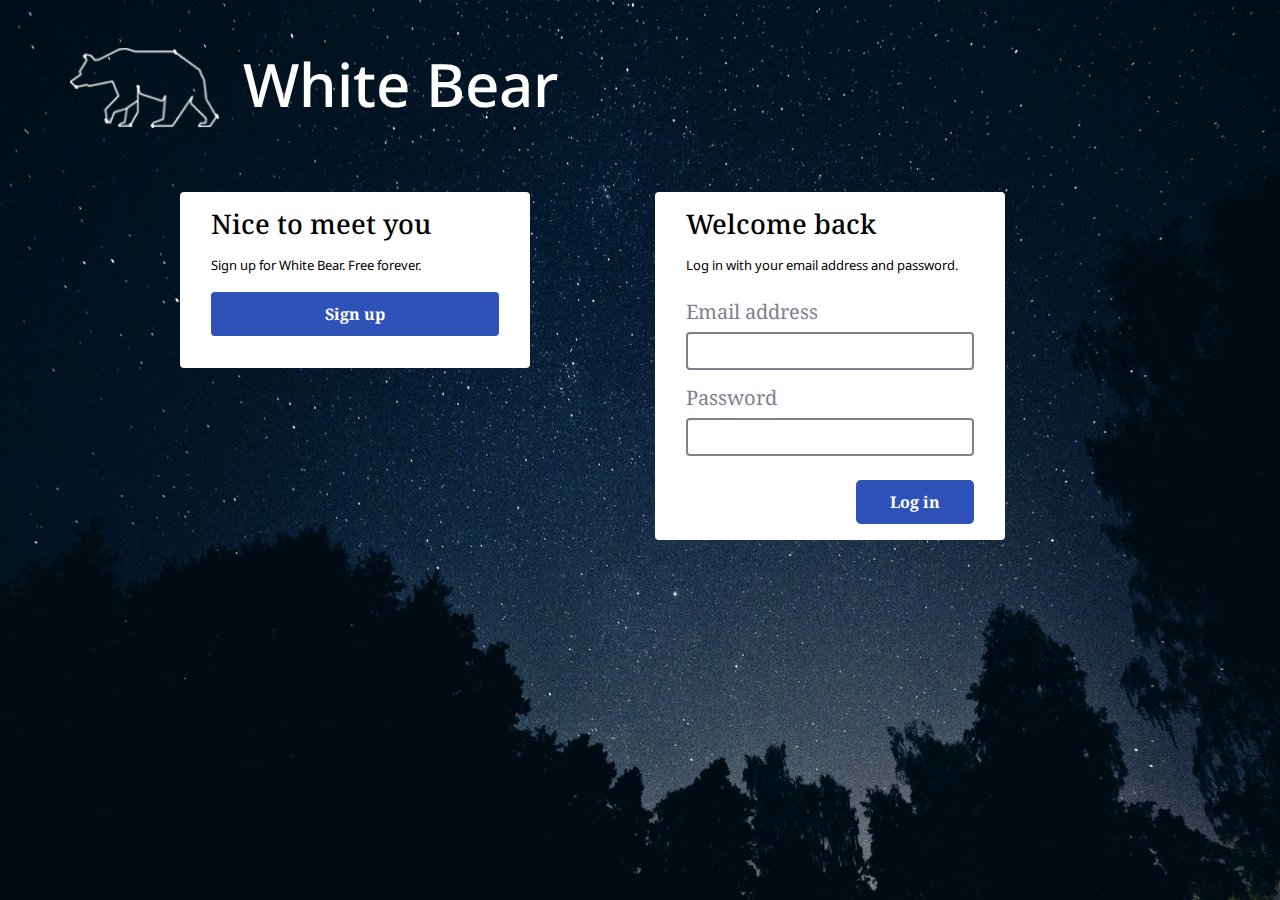
==== commit cd32432f: "added jquery to landing page" ====
--- a/index.html
+++ b/index.html
@@ -8,71 +8,111 @@
    </head>
    <body class="background-image">
       <div class="container mt-7">
-         <div class="col-xl-0 offset-xl-0">
-            <!--First card, needs correct fonts and margins, also needs drop down when clicking sign up-->
-            <div class="row mb-8">
-               <div class="d-flex justify-content-start">
-                  <img
-                     class="img-responsive mr-5"
-                     src="/images/logo-landing.png"
-                     alt="White Bear Logo"
-                     style="width: 30%;"
-                  />
-                  <h1 style="color: white;">White Bear</h1>
-               </div>
-            </div>
-         </div>
-         <!--REMINDER to make mobile friendly get text to reappear-->
-         <div class="row mt-6">
-            <div class="col-xl-4 offset-xl-1">
-               <div class="card col-md-12">
-                  <div class="card-body">
-                     <h2 class="card-title">
-                        Nice to meet you
-                     </h2>
-                     <p style="font-size: 13px;" class="mb-5">
-                        Sign up for White Bear. Free forever.
-                     </p>
-                     <button type="button" class="btn btn-success btn-block">
-                        Sign up
-                     </button>
+         <div class="row">
+            <div class="col-12">
+               <!-- NEED TO MAKE MOBILE FRIENDLY <div
+               class="col-12 col-xl-6 offset-xl-3 col-lg-8 offset-lg-2 col-md-10 offset-md-1"
+            > -->
+               <!--First card, needs correct fonts and margins, also needs drop down when clicking sign up-->
+               <div class="row mb-8">
+                  <div class="d-flex justify-content-start">
+                     <img
+                        class="img-responsive mr-5"
+                        src="/images/logo-landing.png"
+                        alt="White Bear Logo"
+                        style="width: 30%;"
+                     />
+                     <h1 style="color: white;">White Bear</h1>
                   </div>
                </div>
-            </div>
 
-            <!--Second card that needs fonts and margins as well-->
-            <div class="col-xl-4 offset-xl-1">
-               <div class="card col-md-12">
-                  <div class="card-body">
-                     <h2 class="card-title">
-                        Welcome back
-                     </h2>
-                     <p style="font-size: 13px;" class="mb-5">
-                        Log in with your email address and password.
-                     </p>
-                     <form>
-                        <h3 class="text-muted">Email address</h3>
-                        <input
-                           class="form-control thick-border"
-                           type="text"
-                           required
-                        />
-                        <h3 class="text-muted">Password</h3>
-                        <input
-                           class="form-control thick-border"
-                           type="password"
-                           required
-                        />
-                        <div class="float-right">
-                           <a
-                              href="create-answer.html"
+               <!--REMINDER to make mobile friendly get text to reappear & fix margins for textbox-->
+               <div class="row mt-6">
+                  <div class="col-xl-4 offset-xl-1 mb-5">
+                     <div class="card col-md-12">
+                        <div class="card-body">
+                           <h2 class="card-title">
+                              Nice to meet you
+                           </h2>
+                           <p style="font-size: 13px;" class="mb-1">
+                              Sign up for White Bear. Free forever.
+                           </p>
+                           <p
+                              style="color: blue; font-size: 13px;"
+                              class="mb-5"
+                              id="signUpText"
+                           >
+                              Let's get you signed up.
+                           </p>
+
+                           <button
                               type="button"
-                              class="btn btn-success mt-5 btn-lg"
+                              class="btn btn-success btn-block my-4"
+                              id="signup"
                            >
-                              Log in
-                           </a>
+                              Sign up
+                           </button>
+                           <!-- Dragdown menu once click on signup -->
+                           <div id="dragdown">
+                              <h3 class="text-muted">Email address</h3>
+                              <input
+                                 class="form-control thick-border mb-4"
+                                 type="text"
+                                 required
+                              />
+                              <h3 class="text-muted">Create a password</h3>
+                              <input
+                                 class="form-control thick-border mb-5"
+                                 type="password"
+                                 required
+                              />
+                              <a
+                                 href="create-answer.html"
+                                 type="button"
+                                 class="btn btn-success btn-block mb-4"
+                              >
+                                 Let's go!
+                              </a>
+                           </div>
                         </div>
-                     </form>
+                     </div>
+                  </div>
+
+                  <!--Second card that needs fonts and margins as well-->
+                  <div class="col-xl-4 offset-xl-1">
+                     <div class="card col-md-12">
+                        <div class="card-body">
+                           <h2 class="card-title">
+                              Welcome back
+                           </h2>
+                           <p style="font-size: 13px;" class="mb-5">
+                              Log in with your email address and password.
+                           </p>
+                           <form>
+                              <h3 class="text-muted">Email address</h3>
+                              <input
+                                 class="form-control thick-border mb-4"
+                                 type="text"
+                                 required
+                              />
+                              <h3 class="text-muted">Password</h3>
+                              <input
+                                 class="form-control thick-border"
+                                 type="password"
+                                 required
+                              />
+                              <div class="float-right">
+                                 <a
+                                    href="create-answer.html"
+                                    type="button"
+                                    class="btn btn-success mt-5 btn-lg"
+                                 >
+                                    Log in
+                                 </a>
+                              </div>
+                           </form>
+                        </div>
+                     </div>
                   </div>
                </div>
             </div>
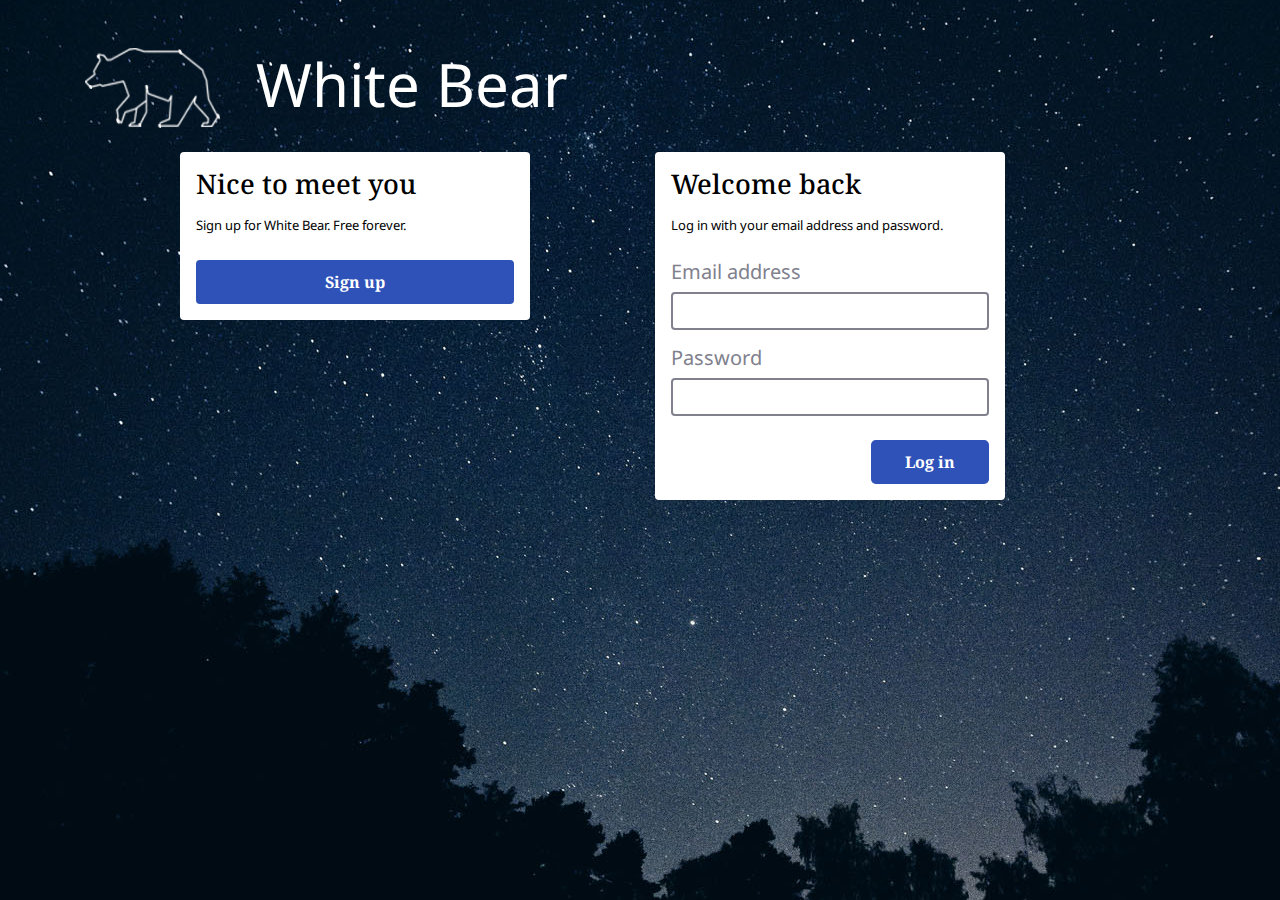
==== commit beb3b9bf: "Made landing mobile friendly, fixed columns" ====
--- a/index.html
+++ b/index.html
@@ -9,27 +9,33 @@
    <body class="background-image">
       <div class="container mt-7">
          <div class="row">
-            <div class="col-12">
+            <div class="col">
                <!-- NEED TO MAKE MOBILE FRIENDLY <div
                class="col-12 col-xl-6 offset-xl-3 col-lg-8 offset-lg-2 col-md-10 offset-md-1"
             > -->
                <!--First card, needs correct fonts and margins, also needs drop down when clicking sign up-->
-               <div class="row mb-8">
-                  <div class="d-flex justify-content-start">
-                     <img
-                        class="img-responsive mr-5"
-                        src="/images/logo-landing.png"
-                        alt="White Bear Logo"
-                        style="width: 30%;"
-                     />
-                     <h1 style="color: white;">White Bear</h1>
+               <div class="row mb-3">
+                  <div class="col">
+                     <div class="d-flex justify-content-start">
+                        <img
+                           class="img-responsive mr-5 img-size"
+                           src="/images/logo-landing.png"
+                           alt="White Bear Logo"
+                           width="135px;"
+                        />
+                        <h1 class="ml-3 h1-size" style="color: white;">
+                           White Bear
+                        </h1>
+                     </div>
                   </div>
                </div>
 
                <!--REMINDER to make mobile friendly get text to reappear & fix margins for textbox-->
-               <div class="row mt-6">
-                  <div class="col-xl-4 offset-xl-1 mb-5">
-                     <div class="card col-md-12">
+               <div class="row mt-5">
+                  <div
+                     class="col-xl-4 offset-xl-1 mb-5 col-lg-5 offset-lg-1 col-md-5 offset-md-1 col-sm-6"
+                  >
+                     <div class="card">
                         <div class="card-body">
                            <h2 class="card-title">
                               Nice to meet you
@@ -47,20 +53,20 @@
 
                            <button
                               type="button"
-                              class="btn btn-success btn-block my-4"
+                              class="btn btn-success btn-block mt-5"
                               id="signup"
                            >
                               Sign up
                            </button>
                            <!-- Dragdown menu once click on signup -->
                            <div id="dragdown">
-                              <h3 class="text-muted">Email address</h3>
+                              <h4 class="text-muted">Email address</h4>
                               <input
                                  class="form-control thick-border mb-4"
                                  type="text"
                                  required
                               />
-                              <h3 class="text-muted">Create a password</h3>
+                              <h4 class="text-muted">Create a password</h4>
                               <input
                                  class="form-control thick-border mb-5"
                                  type="password"
@@ -69,7 +75,7 @@
                               <a
                                  href="create-answer.html"
                                  type="button"
-                                 class="btn btn-success btn-block mb-4"
+                                 class="btn btn-success btn-block"
                               >
                                  Let's go!
                               </a>
@@ -79,8 +85,8 @@
                   </div>
 
                   <!--Second card that needs fonts and margins as well-->
-                  <div class="col-xl-4 offset-xl-1">
-                     <div class="card col-md-12">
+                  <div class="col-xl-4 offset-xl-1 col-lg-5 col-md-5 col-sm-6">
+                     <div class="card">
                         <div class="card-body">
                            <h2 class="card-title">
                               Welcome back
@@ -89,13 +95,13 @@
                               Log in with your email address and password.
                            </p>
                            <form>
-                              <h3 class="text-muted">Email address</h3>
+                              <h4 class="text-muted">Email address</h4>
                               <input
                                  class="form-control thick-border mb-4"
                                  type="text"
                                  required
                               />
-                              <h3 class="text-muted">Password</h3>
+                              <h4 class="text-muted">Password</h4>
                               <input
                                  class="form-control thick-border"
                                  type="password"
--- a/style/dist.css
+++ b/style/dist.css
@@ -11332,6 +11332,30 @@
     border-color: #dee2e6;
   }
 }
+@media screen and (max-width: 640px) {
+  .img-size {
+    max-width: 110px;
+    max-height: 85px;
+  }
+
+  .h1-size {
+    font-size: 50px;
+  }
+}
+@media screen and (max-width: 1007px) {
+  .img-size {
+    max-width: 120px;
+    max-height: 90px;
+  }
+
+  .h1-size {
+    font-size: 55px;
+  }
+}
+h1 {
+  font-weight: 400;
+}
+
 h2 {
   font-size: 27px;
   font-family: "Noto Serif", serif;
@@ -11404,8 +11428,8 @@
 
 .background-image {
   background: url("../images/background-landing.jpg");
-  background-size: 100% 100%;
-  background-attachment: fixed;
+  background-position: center;
+  background-repeat: no-repeat;
 }
 
 .card {
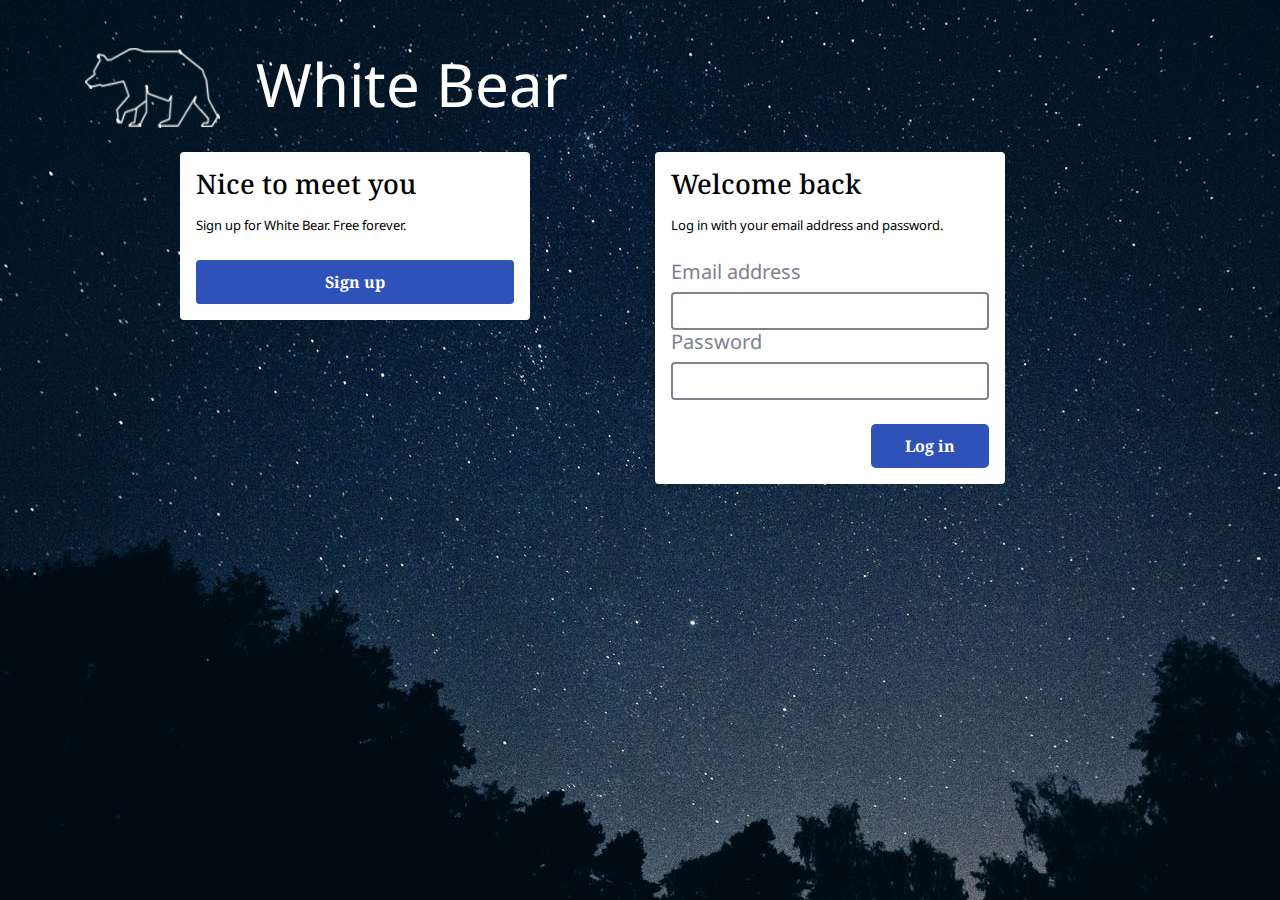
==== commit e97555f1: "add javascript to index page" ====
--- a/index.html
+++ b/index.html
@@ -62,10 +62,18 @@
                            <div id="dragdown">
                               <h4 class="text-muted">Email address</h4>
                               <input
-                                 class="form-control thick-border mb-4"
+                                 class="form-control thick-border"
                                  type="text"
                                  required
+                                 id="email1"
                               />
+                              <p
+                                 id="warningEmail"
+                                 class="mb-4 invalid-feedback"
+                                 style="display: none; font-size: 13px;"
+                              >
+                                 Please enter a valid email address
+                              </p>
                               <h4 class="text-muted">Create a password</h4>
                               <input
                                  class="form-control thick-border mb-5"
@@ -73,9 +81,10 @@
                                  required
                               />
                               <a
-                                 href="create-answer.html"
+                                 href="#"
                                  type="button"
                                  class="btn btn-success btn-block"
+                                 id="letsGo"
                               >
                                  Let's go!
                               </a>
@@ -94,13 +103,15 @@
                            <p style="font-size: 13px;" class="mb-5">
                               Log in with your email address and password.
                            </p>
-                           <form>
+                           <form class="needs-validation">
                               <h4 class="text-muted">Email address</h4>
                               <input
-                                 class="form-control thick-border mb-4"
+                                 class="form-control thick-border"
                                  type="text"
+                                 id="checkEmail2"
                                  required
                               />
+
                               <h4 class="text-muted">Password</h4>
                               <input
                                  class="form-control thick-border"
@@ -110,8 +121,9 @@
                               <div class="float-right">
                                  <a
                                     href="create-answer.html"
-                                    type="button"
+                                    type="submit"
                                     class="btn btn-success mt-5 btn-lg"
+                                    id="logIn"
                                  >
                                     Log in
                                  </a>
--- a/style/dist.css
+++ b/style/dist.css
@@ -510,7 +510,7 @@
   font-size: 87.5%;
   color: #fff;
   background-color: #212529;
-  border-radius: 4;
+  border-radius: 4px;
 }
 kbd kbd {
   padding: 0;
@@ -1984,7 +1984,7 @@
   display: block;
   width: 100%;
   height: calc(1.5em + 0.75rem + 2px);
-  padding: 8 1rem;
+  padding: 8px 16px;
   font-size: 1rem;
   font-weight: 400;
   line-height: 1.5;
@@ -2016,7 +2016,7 @@
   box-shadow: 0 0 0 0.2rem rgba(0, 123, 255, 0.25);
 }
 .form-control::placeholder {
-  color: #6c757d;
+  color: #b4b4bb;
   opacity: 1;
 }
 .form-control:disabled, .form-control[readonly] {
@@ -2060,7 +2060,7 @@
 .form-control-plaintext {
   display: block;
   width: 100%;
-  padding: 8 0;
+  padding: 8px 0;
   margin-bottom: 0;
   font-size: 1rem;
   line-height: 1.5;
@@ -2076,7 +2076,7 @@
 
 .form-control-sm {
   height: calc(1.5em + 0.5rem + 2px);
-  padding: 4 1rem;
+  padding: 4px 16px;
   font-size: 1rem;
   line-height: 1.5;
   border-radius: 0.2rem;
@@ -2084,7 +2084,7 @@
 
 .form-control-lg {
   height: calc(1.5em + 1rem + 2px);
-  padding: 8 32;
+  padding: 8px 32px;
   font-size: 1rem;
   line-height: 1.5;
   border-radius: 0.3rem;
@@ -2402,7 +2402,7 @@
   user-select: none;
   background-color: transparent;
   border: 2px solid transparent;
-  padding: 8 1rem;
+  padding: 8px 16px;
   font-size: 1rem;
   line-height: 1.5;
   border-radius: 0.25rem;
@@ -2888,14 +2888,14 @@
 }
 
 .btn-lg, .btn-group-lg > .btn {
-  padding: 8 32;
+  padding: 8px 32px;
   font-size: 1rem;
   line-height: 1.5;
   border-radius: 0.3rem;
 }
 
 .btn-sm, .btn-group-sm > .btn {
-  padding: 4 1rem;
+  padding: 4px 16px;
   font-size: 1rem;
   line-height: 1.5;
   border-radius: 0.2rem;
@@ -3223,8 +3223,8 @@
 }
 
 .dropdown-toggle-split {
-  padding-right: 0.75rem;
-  padding-left: 0.75rem;
+  padding-right: 12px;
+  padding-left: 12px;
 }
 .dropdown-toggle-split::after, .dropup .dropdown-toggle-split::after, .dropright .dropdown-toggle-split::after {
   margin-left: 0;
@@ -3234,13 +3234,13 @@
 }
 
 .btn-sm + .dropdown-toggle-split, .btn-group-sm > .btn + .dropdown-toggle-split {
-  padding-right: 0.75rem;
-  padding-left: 0.75rem;
+  padding-right: 12px;
+  padding-left: 12px;
 }
 
 .btn-lg + .dropdown-toggle-split, .btn-group-lg > .btn + .dropdown-toggle-split {
-  padding-right: 24;
-  padding-left: 24;
+  padding-right: 24px;
+  padding-left: 24px;
 }
 
 .btn-group-vertical {
@@ -3376,7 +3376,7 @@
 .input-group-text {
   display: flex;
   align-items: center;
-  padding: 8 1rem;
+  padding: 8px 16px;
   margin-bottom: 0;
   font-size: 1rem;
   font-weight: 400;
@@ -3404,7 +3404,7 @@
 .input-group-lg > .input-group-append > .input-group-text,
 .input-group-lg > .input-group-prepend > .btn,
 .input-group-lg > .input-group-append > .btn {
-  padding: 8 32;
+  padding: 8px 32px;
   font-size: 1rem;
   line-height: 1.5;
   border-radius: 0.3rem;
@@ -3421,7 +3421,7 @@
 .input-group-sm > .input-group-append > .input-group-text,
 .input-group-sm > .input-group-prepend > .btn,
 .input-group-sm > .input-group-append > .btn {
-  padding: 4 1rem;
+  padding: 4px 16px;
   font-size: 1rem;
   line-height: 1.5;
   border-radius: 0.2rem;
@@ -4316,15 +4316,15 @@
 .card-body {
   flex: 1 1 auto;
   min-height: 1px;
-  padding: 1rem;
+  padding: 16px;
 }
 
 .card-title {
-  margin-bottom: 1rem;
+  margin-bottom: 16px;
 }
 
 .card-subtitle {
-  margin-top: -0.5rem;
+  margin-top: -8px;
   margin-bottom: 0;
 }
 
@@ -4336,11 +4336,11 @@
   text-decoration: none;
 }
 .card-link + .card-link {
-  margin-left: 1rem;
+  margin-left: 16px;
 }
 
 .card-header {
-  padding: 1rem 1rem;
+  padding: 16px 16px;
   margin-bottom: 0;
   background-color: rgba(0, 0, 0, 0.03);
   border-bottom: 1px solid rgba(0, 0, 0, 0.125);
@@ -4353,7 +4353,7 @@
 }
 
 .card-footer {
-  padding: 1rem 1rem;
+  padding: 16px 16px;
   background-color: rgba(0, 0, 0, 0.03);
   border-top: 1px solid rgba(0, 0, 0, 0.125);
 }
@@ -4362,15 +4362,15 @@
 }
 
 .card-header-tabs {
-  margin-right: -0.5rem;
-  margin-bottom: -1rem;
-  margin-left: -0.5rem;
+  margin-right: -8px;
+  margin-bottom: -16px;
+  margin-left: -8px;
   border-bottom: 0;
 }
 
 .card-header-pills {
-  margin-right: -0.5rem;
-  margin-left: -0.5rem;
+  margin-right: -8px;
+  margin-left: -8px;
 }
 
 .card-img-overlay {
@@ -4527,7 +4527,7 @@
   display: flex;
   padding-left: 0;
   list-style: none;
-  border-radius: 4;
+  border-radius: 4px;
 }
 
 .page-link {
@@ -4555,12 +4555,12 @@
 
 .page-item:first-child .page-link {
   margin-left: 0;
-  border-top-left-radius: 4;
-  border-bottom-left-radius: 4;
+  border-top-left-radius: 4px;
+  border-bottom-left-radius: 4px;
 }
 .page-item:last-child .page-link {
-  border-top-right-radius: 4;
-  border-bottom-right-radius: 4;
+  border-top-right-radius: 4px;
+  border-bottom-right-radius: 4px;
 }
 .page-item.active .page-link {
   z-index: 3;
@@ -4582,12 +4582,12 @@
   line-height: 1.5;
 }
 .pagination-lg .page-item:first-child .page-link {
-  border-top-left-radius: 4;
-  border-bottom-left-radius: 4;
+  border-top-left-radius: 4px;
+  border-bottom-left-radius: 4px;
 }
 .pagination-lg .page-item:last-child .page-link {
-  border-top-right-radius: 4;
-  border-bottom-right-radius: 4;
+  border-top-right-radius: 4px;
+  border-bottom-right-radius: 4px;
 }
 
 .pagination-sm .page-link {
@@ -4596,12 +4596,12 @@
   line-height: 1.5;
 }
 .pagination-sm .page-item:first-child .page-link {
-  border-top-left-radius: 4;
-  border-bottom-left-radius: 4;
+  border-top-left-radius: 4px;
+  border-bottom-left-radius: 4px;
 }
 .pagination-sm .page-item:last-child .page-link {
-  border-top-right-radius: 4;
-  border-bottom-right-radius: 4;
+  border-top-right-radius: 4px;
+  border-bottom-right-radius: 4px;
 }
 
 .badge {
@@ -4748,7 +4748,7 @@
   padding: 2rem 1rem;
   margin-bottom: 2rem;
   background-color: #e9ecef;
-  border-radius: 4;
+  border-radius: 4px;
 }
 @media (min-width: 576px) {
   .jumbotron {
@@ -6159,35 +6159,35 @@
 }
 
 .rounded-sm {
-  border-radius: 4 !important;
+  border-radius: 4px !important;
 }
 
 .rounded {
-  border-radius: 4 !important;
+  border-radius: 4px !important;
 }
 
 .rounded-top {
-  border-top-left-radius: 4 !important;
-  border-top-right-radius: 4 !important;
+  border-top-left-radius: 4px !important;
+  border-top-right-radius: 4px !important;
 }
 
 .rounded-right {
-  border-top-right-radius: 4 !important;
-  border-bottom-right-radius: 4 !important;
+  border-top-right-radius: 4px !important;
+  border-bottom-right-radius: 4px !important;
 }
 
 .rounded-bottom {
-  border-bottom-right-radius: 4 !important;
-  border-bottom-left-radius: 4 !important;
+  border-bottom-right-radius: 4px !important;
+  border-bottom-left-radius: 4px !important;
 }
 
 .rounded-left {
-  border-top-left-radius: 4 !important;
-  border-bottom-left-radius: 4 !important;
+  border-top-left-radius: 4px !important;
+  border-bottom-left-radius: 4px !important;
 }
 
 .rounded-lg {
-  border-radius: 4 !important;
+  border-radius: 4px !important;
 }
 
 .rounded-circle {
@@ -7400,699 +7400,699 @@
 }
 
 .m-0 {
-  margin: 0 !important;
+  margin: 0px !important;
 }
 
 .mt-0,
 .my-0 {
-  margin-top: 0 !important;
+  margin-top: 0px !important;
 }
 
 .mr-0,
 .mx-0 {
-  margin-right: 0 !important;
+  margin-right: 0px !important;
 }
 
 .mb-0,
 .my-0 {
-  margin-bottom: 0 !important;
+  margin-bottom: 0px !important;
 }
 
 .ml-0,
 .mx-0 {
-  margin-left: 0 !important;
+  margin-left: 0px !important;
 }
 
 .m-1 {
-  margin: 4 !important;
+  margin: 4px !important;
 }
 
 .mt-1,
 .my-1 {
-  margin-top: 4 !important;
+  margin-top: 4px !important;
 }
 
 .mr-1,
 .mx-1 {
-  margin-right: 4 !important;
+  margin-right: 4px !important;
 }
 
 .mb-1,
 .my-1 {
-  margin-bottom: 4 !important;
+  margin-bottom: 4px !important;
 }
 
 .ml-1,
 .mx-1 {
-  margin-left: 4 !important;
+  margin-left: 4px !important;
 }
 
 .m-2 {
-  margin: 8 !important;
+  margin: 8px !important;
 }
 
 .mt-2,
 .my-2 {
-  margin-top: 8 !important;
+  margin-top: 8px !important;
 }
 
 .mr-2,
 .mx-2 {
-  margin-right: 8 !important;
+  margin-right: 8px !important;
 }
 
 .mb-2,
 .my-2 {
-  margin-bottom: 8 !important;
+  margin-bottom: 8px !important;
 }
 
 .ml-2,
 .mx-2 {
-  margin-left: 8 !important;
+  margin-left: 8px !important;
 }
 
 .m-3 {
-  margin: 12 !important;
+  margin: 12px !important;
 }
 
 .mt-3,
 .my-3 {
-  margin-top: 12 !important;
+  margin-top: 12px !important;
 }
 
 .mr-3,
 .mx-3 {
-  margin-right: 12 !important;
+  margin-right: 12px !important;
 }
 
 .mb-3,
 .my-3 {
-  margin-bottom: 12 !important;
+  margin-bottom: 12px !important;
 }
 
 .ml-3,
 .mx-3 {
-  margin-left: 12 !important;
+  margin-left: 12px !important;
 }
 
 .m-4 {
-  margin: 1rem !important;
+  margin: 16px !important;
 }
 
 .mt-4,
 .my-4 {
-  margin-top: 1rem !important;
+  margin-top: 16px !important;
 }
 
 .mr-4,
 .mx-4 {
-  margin-right: 1rem !important;
+  margin-right: 16px !important;
 }
 
 .mb-4,
 .my-4 {
-  margin-bottom: 1rem !important;
+  margin-bottom: 16px !important;
 }
 
 .ml-4,
 .mx-4 {
-  margin-left: 1rem !important;
+  margin-left: 16px !important;
 }
 
 .m-5 {
-  margin: 24 !important;
+  margin: 24px !important;
 }
 
 .mt-5,
 .my-5 {
-  margin-top: 24 !important;
+  margin-top: 24px !important;
 }
 
 .mr-5,
 .mx-5 {
-  margin-right: 24 !important;
+  margin-right: 24px !important;
 }
 
 .mb-5,
 .my-5 {
-  margin-bottom: 24 !important;
+  margin-bottom: 24px !important;
 }
 
 .ml-5,
 .mx-5 {
-  margin-left: 24 !important;
+  margin-left: 24px !important;
 }
 
 .m-6 {
-  margin: 32 !important;
+  margin: 32px !important;
 }
 
 .mt-6,
 .my-6 {
-  margin-top: 32 !important;
+  margin-top: 32px !important;
 }
 
 .mr-6,
 .mx-6 {
-  margin-right: 32 !important;
+  margin-right: 32px !important;
 }
 
 .mb-6,
 .my-6 {
-  margin-bottom: 32 !important;
+  margin-bottom: 32px !important;
 }
 
 .ml-6,
 .mx-6 {
-  margin-left: 32 !important;
+  margin-left: 32px !important;
 }
 
 .m-7 {
-  margin: 48 !important;
+  margin: 48px !important;
 }
 
 .mt-7,
 .my-7 {
-  margin-top: 48 !important;
+  margin-top: 48px !important;
 }
 
 .mr-7,
 .mx-7 {
-  margin-right: 48 !important;
+  margin-right: 48px !important;
 }
 
 .mb-7,
 .my-7 {
-  margin-bottom: 48 !important;
+  margin-bottom: 48px !important;
 }
 
 .ml-7,
 .mx-7 {
-  margin-left: 48 !important;
+  margin-left: 48px !important;
 }
 
 .m-8 {
-  margin: 64 !important;
+  margin: 64px !important;
 }
 
 .mt-8,
 .my-8 {
-  margin-top: 64 !important;
+  margin-top: 64px !important;
 }
 
 .mr-8,
 .mx-8 {
-  margin-right: 64 !important;
+  margin-right: 64px !important;
 }
 
 .mb-8,
 .my-8 {
-  margin-bottom: 64 !important;
+  margin-bottom: 64px !important;
 }
 
 .ml-8,
 .mx-8 {
-  margin-left: 64 !important;
+  margin-left: 64px !important;
 }
 
 .m-9 {
-  margin: 128 !important;
+  margin: 128px !important;
 }
 
 .mt-9,
 .my-9 {
-  margin-top: 128 !important;
+  margin-top: 128px !important;
 }
 
 .mr-9,
 .mx-9 {
-  margin-right: 128 !important;
+  margin-right: 128px !important;
 }
 
 .mb-9,
 .my-9 {
-  margin-bottom: 128 !important;
+  margin-bottom: 128px !important;
 }
 
 .ml-9,
 .mx-9 {
-  margin-left: 128 !important;
+  margin-left: 128px !important;
 }
 
 .p-0 {
-  padding: 0 !important;
+  padding: 0px !important;
 }
 
 .pt-0,
 .py-0 {
-  padding-top: 0 !important;
+  padding-top: 0px !important;
 }
 
 .pr-0,
 .px-0 {
-  padding-right: 0 !important;
+  padding-right: 0px !important;
 }
 
 .pb-0,
 .py-0 {
-  padding-bottom: 0 !important;
+  padding-bottom: 0px !important;
 }
 
 .pl-0,
 .px-0 {
-  padding-left: 0 !important;
+  padding-left: 0px !important;
 }
 
 .p-1 {
-  padding: 4 !important;
+  padding: 4px !important;
 }
 
 .pt-1,
 .py-1 {
-  padding-top: 4 !important;
+  padding-top: 4px !important;
 }
 
 .pr-1,
 .px-1 {
-  padding-right: 4 !important;
+  padding-right: 4px !important;
 }
 
 .pb-1,
 .py-1 {
-  padding-bottom: 4 !important;
+  padding-bottom: 4px !important;
 }
 
 .pl-1,
 .px-1 {
-  padding-left: 4 !important;
+  padding-left: 4px !important;
 }
 
 .p-2 {
-  padding: 8 !important;
+  padding: 8px !important;
 }
 
 .pt-2,
 .py-2 {
-  padding-top: 8 !important;
+  padding-top: 8px !important;
 }
 
 .pr-2,
 .px-2 {
-  padding-right: 8 !important;
+  padding-right: 8px !important;
 }
 
 .pb-2,
 .py-2 {
-  padding-bottom: 8 !important;
+  padding-bottom: 8px !important;
 }
 
 .pl-2,
 .px-2 {
-  padding-left: 8 !important;
+  padding-left: 8px !important;
 }
 
 .p-3 {
-  padding: 12 !important;
+  padding: 12px !important;
 }
 
 .pt-3,
 .py-3 {
-  padding-top: 12 !important;
+  padding-top: 12px !important;
 }
 
 .pr-3,
 .px-3 {
-  padding-right: 12 !important;
+  padding-right: 12px !important;
 }
 
 .pb-3,
 .py-3 {
-  padding-bottom: 12 !important;
+  padding-bottom: 12px !important;
 }
 
 .pl-3,
 .px-3 {
-  padding-left: 12 !important;
+  padding-left: 12px !important;
 }
 
 .p-4 {
-  padding: 1rem !important;
+  padding: 16px !important;
 }
 
 .pt-4,
 .py-4 {
-  padding-top: 1rem !important;
+  padding-top: 16px !important;
 }
 
 .pr-4,
 .px-4 {
-  padding-right: 1rem !important;
+  padding-right: 16px !important;
 }
 
 .pb-4,
 .py-4 {
-  padding-bottom: 1rem !important;
+  padding-bottom: 16px !important;
 }
 
 .pl-4,
 .px-4 {
-  padding-left: 1rem !important;
+  padding-left: 16px !important;
 }
 
 .p-5 {
-  padding: 24 !important;
+  padding: 24px !important;
 }
 
 .pt-5,
 .py-5 {
-  padding-top: 24 !important;
+  padding-top: 24px !important;
 }
 
 .pr-5,
 .px-5 {
-  padding-right: 24 !important;
+  padding-right: 24px !important;
 }
 
 .pb-5,
 .py-5 {
-  padding-bottom: 24 !important;
+  padding-bottom: 24px !important;
 }
 
 .pl-5,
 .px-5 {
-  padding-left: 24 !important;
+  padding-left: 24px !important;
 }
 
 .p-6 {
-  padding: 32 !important;
+  padding: 32px !important;
 }
 
 .pt-6,
 .py-6 {
-  padding-top: 32 !important;
+  padding-top: 32px !important;
 }
 
 .pr-6,
 .px-6 {
-  padding-right: 32 !important;
+  padding-right: 32px !important;
 }
 
 .pb-6,
 .py-6 {
-  padding-bottom: 32 !important;
+  padding-bottom: 32px !important;
 }
 
 .pl-6,
 .px-6 {
-  padding-left: 32 !important;
+  padding-left: 32px !important;
 }
 
 .p-7 {
-  padding: 48 !important;
+  padding: 48px !important;
 }
 
 .pt-7,
 .py-7 {
-  padding-top: 48 !important;
+  padding-top: 48px !important;
 }
 
 .pr-7,
 .px-7 {
-  padding-right: 48 !important;
+  padding-right: 48px !important;
 }
 
 .pb-7,
 .py-7 {
-  padding-bottom: 48 !important;
+  padding-bottom: 48px !important;
 }
 
 .pl-7,
 .px-7 {
-  padding-left: 48 !important;
+  padding-left: 48px !important;
 }
 
 .p-8 {
-  padding: 64 !important;
+  padding: 64px !important;
 }
 
 .pt-8,
 .py-8 {
-  padding-top: 64 !important;
+  padding-top: 64px !important;
 }
 
 .pr-8,
 .px-8 {
-  padding-right: 64 !important;
+  padding-right: 64px !important;
 }
 
 .pb-8,
 .py-8 {
-  padding-bottom: 64 !important;
+  padding-bottom: 64px !important;
 }
 
 .pl-8,
 .px-8 {
-  padding-left: 64 !important;
+  padding-left: 64px !important;
 }
 
 .p-9 {
-  padding: 128 !important;
+  padding: 128px !important;
 }
 
 .pt-9,
 .py-9 {
-  padding-top: 128 !important;
+  padding-top: 128px !important;
 }
 
 .pr-9,
 .px-9 {
-  padding-right: 128 !important;
+  padding-right: 128px !important;
 }
 
 .pb-9,
 .py-9 {
-  padding-bottom: 128 !important;
+  padding-bottom: 128px !important;
 }
 
 .pl-9,
 .px-9 {
-  padding-left: 128 !important;
+  padding-left: 128px !important;
 }
 
 .m-n1 {
-  margin: -4 !important;
+  margin: -4px !important;
 }
 
 .mt-n1,
 .my-n1 {
-  margin-top: -4 !important;
+  margin-top: -4px !important;
 }
 
 .mr-n1,
 .mx-n1 {
-  margin-right: -4 !important;
+  margin-right: -4px !important;
 }
 
 .mb-n1,
 .my-n1 {
-  margin-bottom: -4 !important;
+  margin-bottom: -4px !important;
 }
 
 .ml-n1,
 .mx-n1 {
-  margin-left: -4 !important;
+  margin-left: -4px !important;
 }
 
 .m-n2 {
-  margin: -8 !important;
+  margin: -8px !important;
 }
 
 .mt-n2,
 .my-n2 {
-  margin-top: -8 !important;
+  margin-top: -8px !important;
 }
 
 .mr-n2,
 .mx-n2 {
-  margin-right: -8 !important;
+  margin-right: -8px !important;
 }
 
 .mb-n2,
 .my-n2 {
-  margin-bottom: -8 !important;
+  margin-bottom: -8px !important;
 }
 
 .ml-n2,
 .mx-n2 {
-  margin-left: -8 !important;
+  margin-left: -8px !important;
 }
 
 .m-n3 {
-  margin: -12 !important;
+  margin: -12px !important;
 }
 
 .mt-n3,
 .my-n3 {
-  margin-top: -12 !important;
+  margin-top: -12px !important;
 }
 
 .mr-n3,
 .mx-n3 {
-  margin-right: -12 !important;
+  margin-right: -12px !important;
 }
 
 .mb-n3,
 .my-n3 {
-  margin-bottom: -12 !important;
+  margin-bottom: -12px !important;
 }
 
 .ml-n3,
 .mx-n3 {
-  margin-left: -12 !important;
+  margin-left: -12px !important;
 }
 
 .m-n4 {
-  margin: -1rem !important;
+  margin: -16px !important;
 }
 
 .mt-n4,
 .my-n4 {
-  margin-top: -1rem !important;
+  margin-top: -16px !important;
 }
 
 .mr-n4,
 .mx-n4 {
-  margin-right: -1rem !important;
+  margin-right: -16px !important;
 }
 
 .mb-n4,
 .my-n4 {
-  margin-bottom: -1rem !important;
+  margin-bottom: -16px !important;
 }
 
 .ml-n4,
 .mx-n4 {
-  margin-left: -1rem !important;
+  margin-left: -16px !important;
 }
 
 .m-n5 {
-  margin: -24 !important;
+  margin: -24px !important;
 }
 
 .mt-n5,
 .my-n5 {
-  margin-top: -24 !important;
+  margin-top: -24px !important;
 }
 
 .mr-n5,
 .mx-n5 {
-  margin-right: -24 !important;
+  margin-right: -24px !important;
 }
 
 .mb-n5,
 .my-n5 {
-  margin-bottom: -24 !important;
+  margin-bottom: -24px !important;
 }
 
 .ml-n5,
 .mx-n5 {
-  margin-left: -24 !important;
+  margin-left: -24px !important;
 }
 
 .m-n6 {
-  margin: -32 !important;
+  margin: -32px !important;
 }
 
 .mt-n6,
 .my-n6 {
-  margin-top: -32 !important;
+  margin-top: -32px !important;
 }
 
 .mr-n6,
 .mx-n6 {
-  margin-right: -32 !important;
+  margin-right: -32px !important;
 }
 
 .mb-n6,
 .my-n6 {
-  margin-bottom: -32 !important;
+  margin-bottom: -32px !important;
 }
 
 .ml-n6,
 .mx-n6 {
-  margin-left: -32 !important;
+  margin-left: -32px !important;
 }
 
 .m-n7 {
-  margin: -48 !important;
+  margin: -48px !important;
 }
 
 .mt-n7,
 .my-n7 {
-  margin-top: -48 !important;
+  margin-top: -48px !important;
 }
 
 .mr-n7,
 .mx-n7 {
-  margin-right: -48 !important;
+  margin-right: -48px !important;
 }
 
 .mb-n7,
 .my-n7 {
-  margin-bottom: -48 !important;
+  margin-bottom: -48px !important;
 }
 
 .ml-n7,
 .mx-n7 {
-  margin-left: -48 !important;
+  margin-left: -48px !important;
 }
 
 .m-n8 {
-  margin: -64 !important;
+  margin: -64px !important;
 }
 
 .mt-n8,
 .my-n8 {
-  margin-top: -64 !important;
+  margin-top: -64px !important;
 }
 
 .mr-n8,
 .mx-n8 {
-  margin-right: -64 !important;
+  margin-right: -64px !important;
 }
 
 .mb-n8,
 .my-n8 {
-  margin-bottom: -64 !important;
+  margin-bottom: -64px !important;
 }
 
 .ml-n8,
 .mx-n8 {
-  margin-left: -64 !important;
+  margin-left: -64px !important;
 }
 
 .m-n9 {
-  margin: -128 !important;
+  margin: -128px !important;
 }
 
 .mt-n9,
 .my-n9 {
-  margin-top: -128 !important;
+  margin-top: -128px !important;
 }
 
 .mr-n9,
 .mx-n9 {
-  margin-right: -128 !important;
+  margin-right: -128px !important;
 }
 
 .mb-n9,
 .my-n9 {
-  margin-bottom: -128 !important;
+  margin-bottom: -128px !important;
 }
 
 .ml-n9,
 .mx-n9 {
-  margin-left: -128 !important;
+  margin-left: -128px !important;
 }
 
 .m-auto {
@@ -8121,699 +8121,699 @@
 
 @media (min-width: 576px) {
   .m-sm-0 {
-    margin: 0 !important;
+    margin: 0px !important;
   }
 
   .mt-sm-0,
 .my-sm-0 {
-    margin-top: 0 !important;
+    margin-top: 0px !important;
   }
 
   .mr-sm-0,
 .mx-sm-0 {
-    margin-right: 0 !important;
+    margin-right: 0px !important;
   }
 
   .mb-sm-0,
 .my-sm-0 {
-    margin-bottom: 0 !important;
+    margin-bottom: 0px !important;
   }
 
   .ml-sm-0,
 .mx-sm-0 {
-    margin-left: 0 !important;
+    margin-left: 0px !important;
   }
 
   .m-sm-1 {
-    margin: 4 !important;
+    margin: 4px !important;
   }
 
   .mt-sm-1,
 .my-sm-1 {
-    margin-top: 4 !important;
+    margin-top: 4px !important;
   }
 
   .mr-sm-1,
 .mx-sm-1 {
-    margin-right: 4 !important;
+    margin-right: 4px !important;
   }
 
   .mb-sm-1,
 .my-sm-1 {
-    margin-bottom: 4 !important;
+    margin-bottom: 4px !important;
   }
 
   .ml-sm-1,
 .mx-sm-1 {
-    margin-left: 4 !important;
+    margin-left: 4px !important;
   }
 
   .m-sm-2 {
-    margin: 8 !important;
+    margin: 8px !important;
   }
 
   .mt-sm-2,
 .my-sm-2 {
-    margin-top: 8 !important;
+    margin-top: 8px !important;
   }
 
   .mr-sm-2,
 .mx-sm-2 {
-    margin-right: 8 !important;
+    margin-right: 8px !important;
   }
 
   .mb-sm-2,
 .my-sm-2 {
-    margin-bottom: 8 !important;
+    margin-bottom: 8px !important;
   }
 
   .ml-sm-2,
 .mx-sm-2 {
-    margin-left: 8 !important;
+    margin-left: 8px !important;
   }
 
   .m-sm-3 {
-    margin: 12 !important;
+    margin: 12px !important;
   }
 
   .mt-sm-3,
 .my-sm-3 {
-    margin-top: 12 !important;
+    margin-top: 12px !important;
   }
 
   .mr-sm-3,
 .mx-sm-3 {
-    margin-right: 12 !important;
+    margin-right: 12px !important;
   }
 
   .mb-sm-3,
 .my-sm-3 {
-    margin-bottom: 12 !important;
+    margin-bottom: 12px !important;
   }
 
   .ml-sm-3,
 .mx-sm-3 {
-    margin-left: 12 !important;
+    margin-left: 12px !important;
   }
 
   .m-sm-4 {
-    margin: 1rem !important;
+    margin: 16px !important;
   }
 
   .mt-sm-4,
 .my-sm-4 {
-    margin-top: 1rem !important;
+    margin-top: 16px !important;
   }
 
   .mr-sm-4,
 .mx-sm-4 {
-    margin-right: 1rem !important;
+    margin-right: 16px !important;
   }
 
   .mb-sm-4,
 .my-sm-4 {
-    margin-bottom: 1rem !important;
+    margin-bottom: 16px !important;
   }
 
   .ml-sm-4,
 .mx-sm-4 {
-    margin-left: 1rem !important;
+    margin-left: 16px !important;
   }
 
   .m-sm-5 {
-    margin: 24 !important;
+    margin: 24px !important;
   }
 
   .mt-sm-5,
 .my-sm-5 {
-    margin-top: 24 !important;
+    margin-top: 24px !important;
   }
 
   .mr-sm-5,
 .mx-sm-5 {
-    margin-right: 24 !important;
+    margin-right: 24px !important;
   }
 
   .mb-sm-5,
 .my-sm-5 {
-    margin-bottom: 24 !important;
+    margin-bottom: 24px !important;
   }
 
   .ml-sm-5,
 .mx-sm-5 {
-    margin-left: 24 !important;
+    margin-left: 24px !important;
   }
 
   .m-sm-6 {
-    margin: 32 !important;
+    margin: 32px !important;
   }
 
   .mt-sm-6,
 .my-sm-6 {
-    margin-top: 32 !important;
+    margin-top: 32px !important;
   }
 
   .mr-sm-6,
 .mx-sm-6 {
-    margin-right: 32 !important;
+    margin-right: 32px !important;
   }
 
   .mb-sm-6,
 .my-sm-6 {
-    margin-bottom: 32 !important;
+    margin-bottom: 32px !important;
   }
 
   .ml-sm-6,
 .mx-sm-6 {
-    margin-left: 32 !important;
+    margin-left: 32px !important;
   }
 
   .m-sm-7 {
-    margin: 48 !important;
+    margin: 48px !important;
   }
 
   .mt-sm-7,
 .my-sm-7 {
-    margin-top: 48 !important;
+    margin-top: 48px !important;
   }
 
   .mr-sm-7,
 .mx-sm-7 {
-    margin-right: 48 !important;
+    margin-right: 48px !important;
   }
 
   .mb-sm-7,
 .my-sm-7 {
-    margin-bottom: 48 !important;
+    margin-bottom: 48px !important;
   }
 
   .ml-sm-7,
 .mx-sm-7 {
-    margin-left: 48 !important;
+    margin-left: 48px !important;
   }
 
   .m-sm-8 {
-    margin: 64 !important;
+    margin: 64px !important;
   }
 
   .mt-sm-8,
 .my-sm-8 {
-    margin-top: 64 !important;
+    margin-top: 64px !important;
   }
 
   .mr-sm-8,
 .mx-sm-8 {
-    margin-right: 64 !important;
+    margin-right: 64px !important;
   }
 
   .mb-sm-8,
 .my-sm-8 {
-    margin-bottom: 64 !important;
+    margin-bottom: 64px !important;
   }
 
   .ml-sm-8,
 .mx-sm-8 {
-    margin-left: 64 !important;
+    margin-left: 64px !important;
   }
 
   .m-sm-9 {
-    margin: 128 !important;
+    margin: 128px !important;
   }
 
   .mt-sm-9,
 .my-sm-9 {
-    margin-top: 128 !important;
+    margin-top: 128px !important;
   }
 
   .mr-sm-9,
 .mx-sm-9 {
-    margin-right: 128 !important;
+    margin-right: 128px !important;
   }
 
   .mb-sm-9,
 .my-sm-9 {
-    margin-bottom: 128 !important;
+    margin-bottom: 128px !important;
   }
 
   .ml-sm-9,
 .mx-sm-9 {
-    margin-left: 128 !important;
+    margin-left: 128px !important;
   }
 
   .p-sm-0 {
-    padding: 0 !important;
+    padding: 0px !important;
   }
 
   .pt-sm-0,
 .py-sm-0 {
-    padding-top: 0 !important;
+    padding-top: 0px !important;
   }
 
   .pr-sm-0,
 .px-sm-0 {
-    padding-right: 0 !important;
+    padding-right: 0px !important;
   }
 
   .pb-sm-0,
 .py-sm-0 {
-    padding-bottom: 0 !important;
+    padding-bottom: 0px !important;
   }
 
   .pl-sm-0,
 .px-sm-0 {
-    padding-left: 0 !important;
+    padding-left: 0px !important;
   }
 
   .p-sm-1 {
-    padding: 4 !important;
+    padding: 4px !important;
   }
 
   .pt-sm-1,
 .py-sm-1 {
-    padding-top: 4 !important;
+    padding-top: 4px !important;
   }
 
   .pr-sm-1,
 .px-sm-1 {
-    padding-right: 4 !important;
+    padding-right: 4px !important;
   }
 
   .pb-sm-1,
 .py-sm-1 {
-    padding-bottom: 4 !important;
+    padding-bottom: 4px !important;
   }
 
   .pl-sm-1,
 .px-sm-1 {
-    padding-left: 4 !important;
+    padding-left: 4px !important;
   }
 
   .p-sm-2 {
-    padding: 8 !important;
+    padding: 8px !important;
   }
 
   .pt-sm-2,
 .py-sm-2 {
-    padding-top: 8 !important;
+    padding-top: 8px !important;
   }
 
   .pr-sm-2,
 .px-sm-2 {
-    padding-right: 8 !important;
+    padding-right: 8px !important;
   }
 
   .pb-sm-2,
 .py-sm-2 {
-    padding-bottom: 8 !important;
+    padding-bottom: 8px !important;
   }
 
   .pl-sm-2,
 .px-sm-2 {
-    padding-left: 8 !important;
+    padding-left: 8px !important;
   }
 
   .p-sm-3 {
-    padding: 12 !important;
+    padding: 12px !important;
   }
 
   .pt-sm-3,
 .py-sm-3 {
-    padding-top: 12 !important;
+    padding-top: 12px !important;
   }
 
   .pr-sm-3,
 .px-sm-3 {
-    padding-right: 12 !important;
+    padding-right: 12px !important;
   }
 
   .pb-sm-3,
 .py-sm-3 {
-    padding-bottom: 12 !important;
+    padding-bottom: 12px !important;
   }
 
   .pl-sm-3,
 .px-sm-3 {
-    padding-left: 12 !important;
+    padding-left: 12px !important;
   }
 
   .p-sm-4 {
-    padding: 1rem !important;
+    padding: 16px !important;
   }
 
   .pt-sm-4,
 .py-sm-4 {
-    padding-top: 1rem !important;
+    padding-top: 16px !important;
   }
 
   .pr-sm-4,
 .px-sm-4 {
-    padding-right: 1rem !important;
+    padding-right: 16px !important;
   }
 
   .pb-sm-4,
 .py-sm-4 {
-    padding-bottom: 1rem !important;
+    padding-bottom: 16px !important;
   }
 
   .pl-sm-4,
 .px-sm-4 {
-    padding-left: 1rem !important;
+    padding-left: 16px !important;
   }
 
   .p-sm-5 {
-    padding: 24 !important;
+    padding: 24px !important;
   }
 
   .pt-sm-5,
 .py-sm-5 {
-    padding-top: 24 !important;
+    padding-top: 24px !important;
   }
 
   .pr-sm-5,
 .px-sm-5 {
-    padding-right: 24 !important;
+    padding-right: 24px !important;
   }
 
   .pb-sm-5,
 .py-sm-5 {
-    padding-bottom: 24 !important;
+    padding-bottom: 24px !important;
   }
 
   .pl-sm-5,
 .px-sm-5 {
-    padding-left: 24 !important;
+    padding-left: 24px !important;
   }
 
   .p-sm-6 {
-    padding: 32 !important;
+    padding: 32px !important;
   }
 
   .pt-sm-6,
 .py-sm-6 {
-    padding-top: 32 !important;
+    padding-top: 32px !important;
   }
 
   .pr-sm-6,
 .px-sm-6 {
-    padding-right: 32 !important;
+    padding-right: 32px !important;
   }
 
   .pb-sm-6,
 .py-sm-6 {
-    padding-bottom: 32 !important;
+    padding-bottom: 32px !important;
   }
 
   .pl-sm-6,
 .px-sm-6 {
-    padding-left: 32 !important;
+    padding-left: 32px !important;
   }
 
   .p-sm-7 {
-    padding: 48 !important;
+    padding: 48px !important;
   }
 
   .pt-sm-7,
 .py-sm-7 {
-    padding-top: 48 !important;
+    padding-top: 48px !important;
   }
 
   .pr-sm-7,
 .px-sm-7 {
-    padding-right: 48 !important;
+    padding-right: 48px !important;
   }
 
   .pb-sm-7,
 .py-sm-7 {
-    padding-bottom: 48 !important;
+    padding-bottom: 48px !important;
   }
 
   .pl-sm-7,
 .px-sm-7 {
-    padding-left: 48 !important;
+    padding-left: 48px !important;
   }
 
   .p-sm-8 {
-    padding: 64 !important;
+    padding: 64px !important;
   }
 
   .pt-sm-8,
 .py-sm-8 {
-    padding-top: 64 !important;
+    padding-top: 64px !important;
   }
 
   .pr-sm-8,
 .px-sm-8 {
-    padding-right: 64 !important;
+    padding-right: 64px !important;
   }
 
   .pb-sm-8,
 .py-sm-8 {
-    padding-bottom: 64 !important;
+    padding-bottom: 64px !important;
   }
 
   .pl-sm-8,
 .px-sm-8 {
-    padding-left: 64 !important;
+    padding-left: 64px !important;
   }
 
   .p-sm-9 {
-    padding: 128 !important;
+    padding: 128px !important;
   }
 
   .pt-sm-9,
 .py-sm-9 {
-    padding-top: 128 !important;
+    padding-top: 128px !important;
   }
 
   .pr-sm-9,
 .px-sm-9 {
-    padding-right: 128 !important;
+    padding-right: 128px !important;
   }
 
   .pb-sm-9,
 .py-sm-9 {
-    padding-bottom: 128 !important;
+    padding-bottom: 128px !important;
   }
 
   .pl-sm-9,
 .px-sm-9 {
-    padding-left: 128 !important;
+    padding-left: 128px !important;
   }
 
   .m-sm-n1 {
-    margin: -4 !important;
+    margin: -4px !important;
   }
 
   .mt-sm-n1,
 .my-sm-n1 {
-    margin-top: -4 !important;
+    margin-top: -4px !important;
   }
 
   .mr-sm-n1,
 .mx-sm-n1 {
-    margin-right: -4 !important;
+    margin-right: -4px !important;
   }
 
   .mb-sm-n1,
 .my-sm-n1 {
-    margin-bottom: -4 !important;
+    margin-bottom: -4px !important;
   }
 
   .ml-sm-n1,
 .mx-sm-n1 {
-    margin-left: -4 !important;
+    margin-left: -4px !important;
   }
 
   .m-sm-n2 {
-    margin: -8 !important;
+    margin: -8px !important;
   }
 
   .mt-sm-n2,
 .my-sm-n2 {
-    margin-top: -8 !important;
+    margin-top: -8px !important;
   }
 
   .mr-sm-n2,
 .mx-sm-n2 {
-    margin-right: -8 !important;
+    margin-right: -8px !important;
   }
 
   .mb-sm-n2,
 .my-sm-n2 {
-    margin-bottom: -8 !important;
+    margin-bottom: -8px !important;
   }
 
   .ml-sm-n2,
 .mx-sm-n2 {
-    margin-left: -8 !important;
+    margin-left: -8px !important;
   }
 
   .m-sm-n3 {
-    margin: -12 !important;
+    margin: -12px !important;
   }
 
   .mt-sm-n3,
 .my-sm-n3 {
-    margin-top: -12 !important;
+    margin-top: -12px !important;
   }
 
   .mr-sm-n3,
 .mx-sm-n3 {
-    margin-right: -12 !important;
+    margin-right: -12px !important;
   }
 
   .mb-sm-n3,
 .my-sm-n3 {
-    margin-bottom: -12 !important;
+    margin-bottom: -12px !important;
   }
 
   .ml-sm-n3,
 .mx-sm-n3 {
-    margin-left: -12 !important;
+    margin-left: -12px !important;
   }
 
   .m-sm-n4 {
-    margin: -1rem !important;
+    margin: -16px !important;
   }
 
   .mt-sm-n4,
 .my-sm-n4 {
-    margin-top: -1rem !important;
+    margin-top: -16px !important;
   }
 
   .mr-sm-n4,
 .mx-sm-n4 {
-    margin-right: -1rem !important;
+    margin-right: -16px !important;
   }
 
   .mb-sm-n4,
 .my-sm-n4 {
-    margin-bottom: -1rem !important;
+    margin-bottom: -16px !important;
   }
 
   .ml-sm-n4,
 .mx-sm-n4 {
-    margin-left: -1rem !important;
+    margin-left: -16px !important;
   }
 
   .m-sm-n5 {
-    margin: -24 !important;
+    margin: -24px !important;
   }
 
   .mt-sm-n5,
 .my-sm-n5 {
-    margin-top: -24 !important;
+    margin-top: -24px !important;
   }
 
   .mr-sm-n5,
 .mx-sm-n5 {
-    margin-right: -24 !important;
+    margin-right: -24px !important;
   }
 
   .mb-sm-n5,
 .my-sm-n5 {
-    margin-bottom: -24 !important;
+    margin-bottom: -24px !important;
   }
 
   .ml-sm-n5,
 .mx-sm-n5 {
-    margin-left: -24 !important;
+    margin-left: -24px !important;
   }
 
   .m-sm-n6 {
-    margin: -32 !important;
+    margin: -32px !important;
   }
 
   .mt-sm-n6,
 .my-sm-n6 {
-    margin-top: -32 !important;
+    margin-top: -32px !important;
   }
 
   .mr-sm-n6,
 .mx-sm-n6 {
-    margin-right: -32 !important;
+    margin-right: -32px !important;
   }
 
   .mb-sm-n6,
 .my-sm-n6 {
-    margin-bottom: -32 !important;
+    margin-bottom: -32px !important;
   }
 
   .ml-sm-n6,
 .mx-sm-n6 {
-    margin-left: -32 !important;
+    margin-left: -32px !important;
   }
 
   .m-sm-n7 {
-    margin: -48 !important;
+    margin: -48px !important;
   }
 
   .mt-sm-n7,
 .my-sm-n7 {
-    margin-top: -48 !important;
+    margin-top: -48px !important;
   }
 
   .mr-sm-n7,
 .mx-sm-n7 {
-    margin-right: -48 !important;
+    margin-right: -48px !important;
   }
 
   .mb-sm-n7,
 .my-sm-n7 {
-    margin-bottom: -48 !important;
+    margin-bottom: -48px !important;
   }
 
   .ml-sm-n7,
 .mx-sm-n7 {
-    margin-left: -48 !important;
+    margin-left: -48px !important;
   }
 
   .m-sm-n8 {
-    margin: -64 !important;
+    margin: -64px !important;
   }
 
   .mt-sm-n8,
 .my-sm-n8 {
-    margin-top: -64 !important;
+    margin-top: -64px !important;
   }
 
   .mr-sm-n8,
 .mx-sm-n8 {
-    margin-right: -64 !important;
+    margin-right: -64px !important;
   }
 
   .mb-sm-n8,
 .my-sm-n8 {
-    margin-bottom: -64 !important;
+    margin-bottom: -64px !important;
   }
 
   .ml-sm-n8,
 .mx-sm-n8 {
-    margin-left: -64 !important;
+    margin-left: -64px !important;
   }
 
   .m-sm-n9 {
-    margin: -128 !important;
+    margin: -128px !important;
   }
 
   .mt-sm-n9,
 .my-sm-n9 {
-    margin-top: -128 !important;
+    margin-top: -128px !important;
   }
 
   .mr-sm-n9,
 .mx-sm-n9 {
-    margin-right: -128 !important;
+    margin-right: -128px !important;
   }
 
   .mb-sm-n9,
 .my-sm-n9 {
-    margin-bottom: -128 !important;
+    margin-bottom: -128px !important;
   }
 
   .ml-sm-n9,
 .mx-sm-n9 {
-    margin-left: -128 !important;
+    margin-left: -128px !important;
   }
 
   .m-sm-auto {
@@ -8842,699 +8842,699 @@
 }
 @media (min-width: 768px) {
   .m-md-0 {
-    margin: 0 !important;
+    margin: 0px !important;
   }
 
   .mt-md-0,
 .my-md-0 {
-    margin-top: 0 !important;
+    margin-top: 0px !important;
   }
 
   .mr-md-0,
 .mx-md-0 {
-    margin-right: 0 !important;
+    margin-right: 0px !important;
   }
 
   .mb-md-0,
 .my-md-0 {
-    margin-bottom: 0 !important;
+    margin-bottom: 0px !important;
   }
 
   .ml-md-0,
 .mx-md-0 {
-    margin-left: 0 !important;
+    margin-left: 0px !important;
   }
 
   .m-md-1 {
-    margin: 4 !important;
+    margin: 4px !important;
   }
 
   .mt-md-1,
 .my-md-1 {
-    margin-top: 4 !important;
+    margin-top: 4px !important;
   }
 
   .mr-md-1,
 .mx-md-1 {
-    margin-right: 4 !important;
+    margin-right: 4px !important;
   }
 
   .mb-md-1,
 .my-md-1 {
-    margin-bottom: 4 !important;
+    margin-bottom: 4px !important;
   }
 
   .ml-md-1,
 .mx-md-1 {
-    margin-left: 4 !important;
+    margin-left: 4px !important;
   }
 
   .m-md-2 {
-    margin: 8 !important;
+    margin: 8px !important;
   }
 
   .mt-md-2,
 .my-md-2 {
-    margin-top: 8 !important;
+    margin-top: 8px !important;
   }
 
   .mr-md-2,
 .mx-md-2 {
-    margin-right: 8 !important;
+    margin-right: 8px !important;
   }
 
   .mb-md-2,
 .my-md-2 {
-    margin-bottom: 8 !important;
+    margin-bottom: 8px !important;
   }
 
   .ml-md-2,
 .mx-md-2 {
-    margin-left: 8 !important;
+    margin-left: 8px !important;
   }
 
   .m-md-3 {
-    margin: 12 !important;
+    margin: 12px !important;
   }
 
   .mt-md-3,
 .my-md-3 {
-    margin-top: 12 !important;
+    margin-top: 12px !important;
   }
 
   .mr-md-3,
 .mx-md-3 {
-    margin-right: 12 !important;
+    margin-right: 12px !important;
   }
 
   .mb-md-3,
 .my-md-3 {
-    margin-bottom: 12 !important;
+    margin-bottom: 12px !important;
   }
 
   .ml-md-3,
 .mx-md-3 {
-    margin-left: 12 !important;
+    margin-left: 12px !important;
   }
 
   .m-md-4 {
-    margin: 1rem !important;
+    margin: 16px !important;
   }
 
   .mt-md-4,
 .my-md-4 {
-    margin-top: 1rem !important;
+    margin-top: 16px !important;
   }
 
   .mr-md-4,
 .mx-md-4 {
-    margin-right: 1rem !important;
+    margin-right: 16px !important;
   }
 
   .mb-md-4,
 .my-md-4 {
-    margin-bottom: 1rem !important;
+    margin-bottom: 16px !important;
   }
 
   .ml-md-4,
 .mx-md-4 {
-    margin-left: 1rem !important;
+    margin-left: 16px !important;
   }
 
   .m-md-5 {
-    margin: 24 !important;
+    margin: 24px !important;
   }
 
   .mt-md-5,
 .my-md-5 {
-    margin-top: 24 !important;
+    margin-top: 24px !important;
   }
 
   .mr-md-5,
 .mx-md-5 {
-    margin-right: 24 !important;
+    margin-right: 24px !important;
   }
 
   .mb-md-5,
 .my-md-5 {
-    margin-bottom: 24 !important;
+    margin-bottom: 24px !important;
   }
 
   .ml-md-5,
 .mx-md-5 {
-    margin-left: 24 !important;
+    margin-left: 24px !important;
   }
 
   .m-md-6 {
-    margin: 32 !important;
+    margin: 32px !important;
   }
 
   .mt-md-6,
 .my-md-6 {
-    margin-top: 32 !important;
+    margin-top: 32px !important;
   }
 
   .mr-md-6,
 .mx-md-6 {
-    margin-right: 32 !important;
+    margin-right: 32px !important;
   }
 
   .mb-md-6,
 .my-md-6 {
-    margin-bottom: 32 !important;
+    margin-bottom: 32px !important;
   }
 
   .ml-md-6,
 .mx-md-6 {
-    margin-left: 32 !important;
+    margin-left: 32px !important;
   }
 
   .m-md-7 {
-    margin: 48 !important;
+    margin: 48px !important;
   }
 
   .mt-md-7,
 .my-md-7 {
-    margin-top: 48 !important;
+    margin-top: 48px !important;
   }
 
   .mr-md-7,
 .mx-md-7 {
-    margin-right: 48 !important;
+    margin-right: 48px !important;
   }
 
   .mb-md-7,
 .my-md-7 {
-    margin-bottom: 48 !important;
+    margin-bottom: 48px !important;
   }
 
   .ml-md-7,
 .mx-md-7 {
-    margin-left: 48 !important;
+    margin-left: 48px !important;
   }
 
   .m-md-8 {
-    margin: 64 !important;
+    margin: 64px !important;
   }
 
   .mt-md-8,
 .my-md-8 {
-    margin-top: 64 !important;
+    margin-top: 64px !important;
   }
 
   .mr-md-8,
 .mx-md-8 {
-    margin-right: 64 !important;
+    margin-right: 64px !important;
   }
 
   .mb-md-8,
 .my-md-8 {
-    margin-bottom: 64 !important;
+    margin-bottom: 64px !important;
   }
 
   .ml-md-8,
 .mx-md-8 {
-    margin-left: 64 !important;
+    margin-left: 64px !important;
   }
 
   .m-md-9 {
-    margin: 128 !important;
+    margin: 128px !important;
   }
 
   .mt-md-9,
 .my-md-9 {
-    margin-top: 128 !important;
+    margin-top: 128px !important;
   }
 
   .mr-md-9,
 .mx-md-9 {
-    margin-right: 128 !important;
+    margin-right: 128px !important;
   }
 
   .mb-md-9,
 .my-md-9 {
-    margin-bottom: 128 !important;
+    margin-bottom: 128px !important;
   }
 
   .ml-md-9,
 .mx-md-9 {
-    margin-left: 128 !important;
+    margin-left: 128px !important;
   }
 
   .p-md-0 {
-    padding: 0 !important;
+    padding: 0px !important;
   }
 
   .pt-md-0,
 .py-md-0 {
-    padding-top: 0 !important;
+    padding-top: 0px !important;
   }
 
   .pr-md-0,
 .px-md-0 {
-    padding-right: 0 !important;
+    padding-right: 0px !important;
   }
 
   .pb-md-0,
 .py-md-0 {
-    padding-bottom: 0 !important;
+    padding-bottom: 0px !important;
   }
 
   .pl-md-0,
 .px-md-0 {
-    padding-left: 0 !important;
+    padding-left: 0px !important;
   }
 
   .p-md-1 {
-    padding: 4 !important;
+    padding: 4px !important;
   }
 
   .pt-md-1,
 .py-md-1 {
-    padding-top: 4 !important;
+    padding-top: 4px !important;
   }
 
   .pr-md-1,
 .px-md-1 {
-    padding-right: 4 !important;
+    padding-right: 4px !important;
   }
 
   .pb-md-1,
 .py-md-1 {
-    padding-bottom: 4 !important;
+    padding-bottom: 4px !important;
   }
 
   .pl-md-1,
 .px-md-1 {
-    padding-left: 4 !important;
+    padding-left: 4px !important;
   }
 
   .p-md-2 {
-    padding: 8 !important;
+    padding: 8px !important;
   }
 
   .pt-md-2,
 .py-md-2 {
-    padding-top: 8 !important;
+    padding-top: 8px !important;
   }
 
   .pr-md-2,
 .px-md-2 {
-    padding-right: 8 !important;
+    padding-right: 8px !important;
   }
 
   .pb-md-2,
 .py-md-2 {
-    padding-bottom: 8 !important;
+    padding-bottom: 8px !important;
   }
 
   .pl-md-2,
 .px-md-2 {
-    padding-left: 8 !important;
+    padding-left: 8px !important;
   }
 
   .p-md-3 {
-    padding: 12 !important;
+    padding: 12px !important;
   }
 
   .pt-md-3,
 .py-md-3 {
-    padding-top: 12 !important;
+    padding-top: 12px !important;
   }
 
   .pr-md-3,
 .px-md-3 {
-    padding-right: 12 !important;
+    padding-right: 12px !important;
   }
 
   .pb-md-3,
 .py-md-3 {
-    padding-bottom: 12 !important;
+    padding-bottom: 12px !important;
   }
 
   .pl-md-3,
 .px-md-3 {
-    padding-left: 12 !important;
+    padding-left: 12px !important;
   }
 
   .p-md-4 {
-    padding: 1rem !important;
+    padding: 16px !important;
   }
 
   .pt-md-4,
 .py-md-4 {
-    padding-top: 1rem !important;
+    padding-top: 16px !important;
   }
 
   .pr-md-4,
 .px-md-4 {
-    padding-right: 1rem !important;
+    padding-right: 16px !important;
   }
 
   .pb-md-4,
 .py-md-4 {
-    padding-bottom: 1rem !important;
+    padding-bottom: 16px !important;
   }
 
   .pl-md-4,
 .px-md-4 {
-    padding-left: 1rem !important;
+    padding-left: 16px !important;
   }
 
   .p-md-5 {
-    padding: 24 !important;
+    padding: 24px !important;
   }
 
   .pt-md-5,
 .py-md-5 {
-    padding-top: 24 !important;
+    padding-top: 24px !important;
   }
 
   .pr-md-5,
 .px-md-5 {
-    padding-right: 24 !important;
+    padding-right: 24px !important;
   }
 
   .pb-md-5,
 .py-md-5 {
-    padding-bottom: 24 !important;
+    padding-bottom: 24px !important;
   }
 
   .pl-md-5,
 .px-md-5 {
-    padding-left: 24 !important;
+    padding-left: 24px !important;
   }
 
   .p-md-6 {
-    padding: 32 !important;
+    padding: 32px !important;
   }
 
   .pt-md-6,
 .py-md-6 {
-    padding-top: 32 !important;
+    padding-top: 32px !important;
   }
 
   .pr-md-6,
 .px-md-6 {
-    padding-right: 32 !important;
+    padding-right: 32px !important;
   }
 
   .pb-md-6,
 .py-md-6 {
-    padding-bottom: 32 !important;
+    padding-bottom: 32px !important;
   }
 
   .pl-md-6,
 .px-md-6 {
-    padding-left: 32 !important;
+    padding-left: 32px !important;
   }
 
   .p-md-7 {
-    padding: 48 !important;
+    padding: 48px !important;
   }
 
   .pt-md-7,
 .py-md-7 {
-    padding-top: 48 !important;
+    padding-top: 48px !important;
   }
 
   .pr-md-7,
 .px-md-7 {
-    padding-right: 48 !important;
+    padding-right: 48px !important;
   }
 
   .pb-md-7,
 .py-md-7 {
-    padding-bottom: 48 !important;
+    padding-bottom: 48px !important;
   }
 
   .pl-md-7,
 .px-md-7 {
-    padding-left: 48 !important;
+    padding-left: 48px !important;
   }
 
   .p-md-8 {
-    padding: 64 !important;
+    padding: 64px !important;
   }
 
   .pt-md-8,
 .py-md-8 {
-    padding-top: 64 !important;
+    padding-top: 64px !important;
   }
 
   .pr-md-8,
 .px-md-8 {
-    padding-right: 64 !important;
+    padding-right: 64px !important;
   }
 
   .pb-md-8,
 .py-md-8 {
-    padding-bottom: 64 !important;
+    padding-bottom: 64px !important;
   }
 
   .pl-md-8,
 .px-md-8 {
-    padding-left: 64 !important;
+    padding-left: 64px !important;
   }
 
   .p-md-9 {
-    padding: 128 !important;
+    padding: 128px !important;
   }
 
   .pt-md-9,
 .py-md-9 {
-    padding-top: 128 !important;
+    padding-top: 128px !important;
   }
 
   .pr-md-9,
 .px-md-9 {
-    padding-right: 128 !important;
+    padding-right: 128px !important;
   }
 
   .pb-md-9,
 .py-md-9 {
-    padding-bottom: 128 !important;
+    padding-bottom: 128px !important;
   }
 
   .pl-md-9,
 .px-md-9 {
-    padding-left: 128 !important;
+    padding-left: 128px !important;
   }
 
   .m-md-n1 {
-    margin: -4 !important;
+    margin: -4px !important;
   }
 
   .mt-md-n1,
 .my-md-n1 {
-    margin-top: -4 !important;
+    margin-top: -4px !important;
   }
 
   .mr-md-n1,
 .mx-md-n1 {
-    margin-right: -4 !important;
+    margin-right: -4px !important;
   }
 
   .mb-md-n1,
 .my-md-n1 {
-    margin-bottom: -4 !important;
+    margin-bottom: -4px !important;
   }
 
   .ml-md-n1,
 .mx-md-n1 {
-    margin-left: -4 !important;
+    margin-left: -4px !important;
   }
 
   .m-md-n2 {
-    margin: -8 !important;
+    margin: -8px !important;
   }
 
   .mt-md-n2,
 .my-md-n2 {
-    margin-top: -8 !important;
+    margin-top: -8px !important;
   }
 
   .mr-md-n2,
 .mx-md-n2 {
-    margin-right: -8 !important;
+    margin-right: -8px !important;
   }
 
   .mb-md-n2,
 .my-md-n2 {
-    margin-bottom: -8 !important;
+    margin-bottom: -8px !important;
   }
 
   .ml-md-n2,
 .mx-md-n2 {
-    margin-left: -8 !important;
+    margin-left: -8px !important;
   }
 
   .m-md-n3 {
-    margin: -12 !important;
+    margin: -12px !important;
   }
 
   .mt-md-n3,
 .my-md-n3 {
-    margin-top: -12 !important;
+    margin-top: -12px !important;
   }
 
   .mr-md-n3,
 .mx-md-n3 {
-    margin-right: -12 !important;
+    margin-right: -12px !important;
   }
 
   .mb-md-n3,
 .my-md-n3 {
-    margin-bottom: -12 !important;
+    margin-bottom: -12px !important;
   }
 
   .ml-md-n3,
 .mx-md-n3 {
-    margin-left: -12 !important;
+    margin-left: -12px !important;
   }
 
   .m-md-n4 {
-    margin: -1rem !important;
+    margin: -16px !important;
   }
 
   .mt-md-n4,
 .my-md-n4 {
-    margin-top: -1rem !important;
+    margin-top: -16px !important;
   }
 
   .mr-md-n4,
 .mx-md-n4 {
-    margin-right: -1rem !important;
+    margin-right: -16px !important;
   }
 
   .mb-md-n4,
 .my-md-n4 {
-    margin-bottom: -1rem !important;
+    margin-bottom: -16px !important;
   }
 
   .ml-md-n4,
 .mx-md-n4 {
-    margin-left: -1rem !important;
+    margin-left: -16px !important;
   }
 
   .m-md-n5 {
-    margin: -24 !important;
+    margin: -24px !important;
   }
 
   .mt-md-n5,
 .my-md-n5 {
-    margin-top: -24 !important;
+    margin-top: -24px !important;
   }
 
   .mr-md-n5,
 .mx-md-n5 {
-    margin-right: -24 !important;
+    margin-right: -24px !important;
   }
 
   .mb-md-n5,
 .my-md-n5 {
-    margin-bottom: -24 !important;
+    margin-bottom: -24px !important;
   }
 
   .ml-md-n5,
 .mx-md-n5 {
-    margin-left: -24 !important;
+    margin-left: -24px !important;
   }
 
   .m-md-n6 {
-    margin: -32 !important;
+    margin: -32px !important;
   }
 
   .mt-md-n6,
 .my-md-n6 {
-    margin-top: -32 !important;
+    margin-top: -32px !important;
   }
 
   .mr-md-n6,
 .mx-md-n6 {
-    margin-right: -32 !important;
+    margin-right: -32px !important;
   }
 
   .mb-md-n6,
 .my-md-n6 {
-    margin-bottom: -32 !important;
+    margin-bottom: -32px !important;
   }
 
   .ml-md-n6,
 .mx-md-n6 {
-    margin-left: -32 !important;
+    margin-left: -32px !important;
   }
 
   .m-md-n7 {
-    margin: -48 !important;
+    margin: -48px !important;
   }
 
   .mt-md-n7,
 .my-md-n7 {
-    margin-top: -48 !important;
+    margin-top: -48px !important;
   }
 
   .mr-md-n7,
 .mx-md-n7 {
-    margin-right: -48 !important;
+    margin-right: -48px !important;
   }
 
   .mb-md-n7,
 .my-md-n7 {
-    margin-bottom: -48 !important;
+    margin-bottom: -48px !important;
   }
 
   .ml-md-n7,
 .mx-md-n7 {
-    margin-left: -48 !important;
+    margin-left: -48px !important;
   }
 
   .m-md-n8 {
-    margin: -64 !important;
+    margin: -64px !important;
   }
 
   .mt-md-n8,
 .my-md-n8 {
-    margin-top: -64 !important;
+    margin-top: -64px !important;
   }
 
   .mr-md-n8,
 .mx-md-n8 {
-    margin-right: -64 !important;
+    margin-right: -64px !important;
   }
 
   .mb-md-n8,
 .my-md-n8 {
-    margin-bottom: -64 !important;
+    margin-bottom: -64px !important;
   }
 
   .ml-md-n8,
 .mx-md-n8 {
-    margin-left: -64 !important;
+    margin-left: -64px !important;
   }
 
   .m-md-n9 {
-    margin: -128 !important;
+    margin: -128px !important;
   }
 
   .mt-md-n9,
 .my-md-n9 {
-    margin-top: -128 !important;
+    margin-top: -128px !important;
   }
 
   .mr-md-n9,
 .mx-md-n9 {
-    margin-right: -128 !important;
+    margin-right: -128px !important;
   }
 
   .mb-md-n9,
 .my-md-n9 {
-    margin-bottom: -128 !important;
+    margin-bottom: -128px !important;
   }
 
   .ml-md-n9,
 .mx-md-n9 {
-    margin-left: -128 !important;
+    margin-left: -128px !important;
   }
 
   .m-md-auto {
@@ -9563,699 +9563,699 @@
 }
 @media (min-width: 992px) {
   .m-lg-0 {
-    margin: 0 !important;
+    margin: 0px !important;
   }
 
   .mt-lg-0,
 .my-lg-0 {
-    margin-top: 0 !important;
+    margin-top: 0px !important;
   }
 
   .mr-lg-0,
 .mx-lg-0 {
-    margin-right: 0 !important;
+    margin-right: 0px !important;
   }
 
   .mb-lg-0,
 .my-lg-0 {
-    margin-bottom: 0 !important;
+    margin-bottom: 0px !important;
   }
 
   .ml-lg-0,
 .mx-lg-0 {
-    margin-left: 0 !important;
+    margin-left: 0px !important;
   }
 
   .m-lg-1 {
-    margin: 4 !important;
+    margin: 4px !important;
   }
 
   .mt-lg-1,
 .my-lg-1 {
-    margin-top: 4 !important;
+    margin-top: 4px !important;
   }
 
   .mr-lg-1,
 .mx-lg-1 {
-    margin-right: 4 !important;
+    margin-right: 4px !important;
   }
 
   .mb-lg-1,
 .my-lg-1 {
-    margin-bottom: 4 !important;
+    margin-bottom: 4px !important;
   }
 
   .ml-lg-1,
 .mx-lg-1 {
-    margin-left: 4 !important;
+    margin-left: 4px !important;
   }
 
   .m-lg-2 {
-    margin: 8 !important;
+    margin: 8px !important;
   }
 
   .mt-lg-2,
 .my-lg-2 {
-    margin-top: 8 !important;
+    margin-top: 8px !important;
   }
 
   .mr-lg-2,
 .mx-lg-2 {
-    margin-right: 8 !important;
+    margin-right: 8px !important;
   }
 
   .mb-lg-2,
 .my-lg-2 {
-    margin-bottom: 8 !important;
+    margin-bottom: 8px !important;
   }
 
   .ml-lg-2,
 .mx-lg-2 {
-    margin-left: 8 !important;
+    margin-left: 8px !important;
   }
 
   .m-lg-3 {
-    margin: 12 !important;
+    margin: 12px !important;
   }
 
   .mt-lg-3,
 .my-lg-3 {
-    margin-top: 12 !important;
+    margin-top: 12px !important;
   }
 
   .mr-lg-3,
 .mx-lg-3 {
-    margin-right: 12 !important;
+    margin-right: 12px !important;
   }
 
   .mb-lg-3,
 .my-lg-3 {
-    margin-bottom: 12 !important;
+    margin-bottom: 12px !important;
   }
 
   .ml-lg-3,
 .mx-lg-3 {
-    margin-left: 12 !important;
+    margin-left: 12px !important;
   }
 
   .m-lg-4 {
-    margin: 1rem !important;
+    margin: 16px !important;
   }
 
   .mt-lg-4,
 .my-lg-4 {
-    margin-top: 1rem !important;
+    margin-top: 16px !important;
   }
 
   .mr-lg-4,
 .mx-lg-4 {
-    margin-right: 1rem !important;
+    margin-right: 16px !important;
   }
 
   .mb-lg-4,
 .my-lg-4 {
-    margin-bottom: 1rem !important;
+    margin-bottom: 16px !important;
   }
 
   .ml-lg-4,
 .mx-lg-4 {
-    margin-left: 1rem !important;
+    margin-left: 16px !important;
   }
 
   .m-lg-5 {
-    margin: 24 !important;
+    margin: 24px !important;
   }
 
   .mt-lg-5,
 .my-lg-5 {
-    margin-top: 24 !important;
+    margin-top: 24px !important;
   }
 
   .mr-lg-5,
 .mx-lg-5 {
-    margin-right: 24 !important;
+    margin-right: 24px !important;
   }
 
   .mb-lg-5,
 .my-lg-5 {
-    margin-bottom: 24 !important;
+    margin-bottom: 24px !important;
   }
 
   .ml-lg-5,
 .mx-lg-5 {
-    margin-left: 24 !important;
+    margin-left: 24px !important;
   }
 
   .m-lg-6 {
-    margin: 32 !important;
+    margin: 32px !important;
   }
 
   .mt-lg-6,
 .my-lg-6 {
-    margin-top: 32 !important;
+    margin-top: 32px !important;
   }
 
   .mr-lg-6,
 .mx-lg-6 {
-    margin-right: 32 !important;
+    margin-right: 32px !important;
   }
 
   .mb-lg-6,
 .my-lg-6 {
-    margin-bottom: 32 !important;
+    margin-bottom: 32px !important;
   }
 
   .ml-lg-6,
 .mx-lg-6 {
-    margin-left: 32 !important;
+    margin-left: 32px !important;
   }
 
   .m-lg-7 {
-    margin: 48 !important;
+    margin: 48px !important;
   }
 
   .mt-lg-7,
 .my-lg-7 {
-    margin-top: 48 !important;
+    margin-top: 48px !important;
   }
 
   .mr-lg-7,
 .mx-lg-7 {
-    margin-right: 48 !important;
+    margin-right: 48px !important;
   }
 
   .mb-lg-7,
 .my-lg-7 {
-    margin-bottom: 48 !important;
+    margin-bottom: 48px !important;
   }
 
   .ml-lg-7,
 .mx-lg-7 {
-    margin-left: 48 !important;
+    margin-left: 48px !important;
   }
 
   .m-lg-8 {
-    margin: 64 !important;
+    margin: 64px !important;
   }
 
   .mt-lg-8,
 .my-lg-8 {
-    margin-top: 64 !important;
+    margin-top: 64px !important;
   }
 
   .mr-lg-8,
 .mx-lg-8 {
-    margin-right: 64 !important;
+    margin-right: 64px !important;
   }
 
   .mb-lg-8,
 .my-lg-8 {
-    margin-bottom: 64 !important;
+    margin-bottom: 64px !important;
   }
 
   .ml-lg-8,
 .mx-lg-8 {
-    margin-left: 64 !important;
+    margin-left: 64px !important;
   }
 
   .m-lg-9 {
-    margin: 128 !important;
+    margin: 128px !important;
   }
 
   .mt-lg-9,
 .my-lg-9 {
-    margin-top: 128 !important;
+    margin-top: 128px !important;
   }
 
   .mr-lg-9,
 .mx-lg-9 {
-    margin-right: 128 !important;
+    margin-right: 128px !important;
   }
 
   .mb-lg-9,
 .my-lg-9 {
-    margin-bottom: 128 !important;
+    margin-bottom: 128px !important;
   }
 
   .ml-lg-9,
 .mx-lg-9 {
-    margin-left: 128 !important;
+    margin-left: 128px !important;
   }
 
   .p-lg-0 {
-    padding: 0 !important;
+    padding: 0px !important;
   }
 
   .pt-lg-0,
 .py-lg-0 {
-    padding-top: 0 !important;
+    padding-top: 0px !important;
   }
 
   .pr-lg-0,
 .px-lg-0 {
-    padding-right: 0 !important;
+    padding-right: 0px !important;
   }
 
   .pb-lg-0,
 .py-lg-0 {
-    padding-bottom: 0 !important;
+    padding-bottom: 0px !important;
   }
 
   .pl-lg-0,
 .px-lg-0 {
-    padding-left: 0 !important;
+    padding-left: 0px !important;
   }
 
   .p-lg-1 {
-    padding: 4 !important;
+    padding: 4px !important;
   }
 
   .pt-lg-1,
 .py-lg-1 {
-    padding-top: 4 !important;
+    padding-top: 4px !important;
   }
 
   .pr-lg-1,
 .px-lg-1 {
-    padding-right: 4 !important;
+    padding-right: 4px !important;
   }
 
   .pb-lg-1,
 .py-lg-1 {
-    padding-bottom: 4 !important;
+    padding-bottom: 4px !important;
   }
 
   .pl-lg-1,
 .px-lg-1 {
-    padding-left: 4 !important;
+    padding-left: 4px !important;
   }
 
   .p-lg-2 {
-    padding: 8 !important;
+    padding: 8px !important;
   }
 
   .pt-lg-2,
 .py-lg-2 {
-    padding-top: 8 !important;
+    padding-top: 8px !important;
   }
 
   .pr-lg-2,
 .px-lg-2 {
-    padding-right: 8 !important;
+    padding-right: 8px !important;
   }
 
   .pb-lg-2,
 .py-lg-2 {
-    padding-bottom: 8 !important;
+    padding-bottom: 8px !important;
   }
 
   .pl-lg-2,
 .px-lg-2 {
-    padding-left: 8 !important;
+    padding-left: 8px !important;
   }
 
   .p-lg-3 {
-    padding: 12 !important;
+    padding: 12px !important;
   }
 
   .pt-lg-3,
 .py-lg-3 {
-    padding-top: 12 !important;
+    padding-top: 12px !important;
   }
 
   .pr-lg-3,
 .px-lg-3 {
-    padding-right: 12 !important;
+    padding-right: 12px !important;
   }
 
   .pb-lg-3,
 .py-lg-3 {
-    padding-bottom: 12 !important;
+    padding-bottom: 12px !important;
   }
 
   .pl-lg-3,
 .px-lg-3 {
-    padding-left: 12 !important;
+    padding-left: 12px !important;
   }
 
   .p-lg-4 {
-    padding: 1rem !important;
+    padding: 16px !important;
   }
 
   .pt-lg-4,
 .py-lg-4 {
-    padding-top: 1rem !important;
+    padding-top: 16px !important;
   }
 
   .pr-lg-4,
 .px-lg-4 {
-    padding-right: 1rem !important;
+    padding-right: 16px !important;
   }
 
   .pb-lg-4,
 .py-lg-4 {
-    padding-bottom: 1rem !important;
+    padding-bottom: 16px !important;
   }
 
   .pl-lg-4,
 .px-lg-4 {
-    padding-left: 1rem !important;
+    padding-left: 16px !important;
   }
 
   .p-lg-5 {
-    padding: 24 !important;
+    padding: 24px !important;
   }
 
   .pt-lg-5,
 .py-lg-5 {
-    padding-top: 24 !important;
+    padding-top: 24px !important;
   }
 
   .pr-lg-5,
 .px-lg-5 {
-    padding-right: 24 !important;
+    padding-right: 24px !important;
   }
 
   .pb-lg-5,
 .py-lg-5 {
-    padding-bottom: 24 !important;
+    padding-bottom: 24px !important;
   }
 
   .pl-lg-5,
 .px-lg-5 {
-    padding-left: 24 !important;
+    padding-left: 24px !important;
   }
 
   .p-lg-6 {
-    padding: 32 !important;
+    padding: 32px !important;
   }
 
   .pt-lg-6,
 .py-lg-6 {
-    padding-top: 32 !important;
+    padding-top: 32px !important;
   }
 
   .pr-lg-6,
 .px-lg-6 {
-    padding-right: 32 !important;
+    padding-right: 32px !important;
   }
 
   .pb-lg-6,
 .py-lg-6 {
-    padding-bottom: 32 !important;
+    padding-bottom: 32px !important;
   }
 
   .pl-lg-6,
 .px-lg-6 {
-    padding-left: 32 !important;
+    padding-left: 32px !important;
   }
 
   .p-lg-7 {
-    padding: 48 !important;
+    padding: 48px !important;
   }
 
   .pt-lg-7,
 .py-lg-7 {
-    padding-top: 48 !important;
+    padding-top: 48px !important;
   }
 
   .pr-lg-7,
 .px-lg-7 {
-    padding-right: 48 !important;
+    padding-right: 48px !important;
   }
 
   .pb-lg-7,
 .py-lg-7 {
-    padding-bottom: 48 !important;
+    padding-bottom: 48px !important;
   }
 
   .pl-lg-7,
 .px-lg-7 {
-    padding-left: 48 !important;
+    padding-left: 48px !important;
   }
 
   .p-lg-8 {
-    padding: 64 !important;
+    padding: 64px !important;
   }
 
   .pt-lg-8,
 .py-lg-8 {
-    padding-top: 64 !important;
+    padding-top: 64px !important;
   }
 
   .pr-lg-8,
 .px-lg-8 {
-    padding-right: 64 !important;
+    padding-right: 64px !important;
   }
 
   .pb-lg-8,
 .py-lg-8 {
-    padding-bottom: 64 !important;
+    padding-bottom: 64px !important;
   }
 
   .pl-lg-8,
 .px-lg-8 {
-    padding-left: 64 !important;
+    padding-left: 64px !important;
   }
 
   .p-lg-9 {
-    padding: 128 !important;
+    padding: 128px !important;
   }
 
   .pt-lg-9,
 .py-lg-9 {
-    padding-top: 128 !important;
+    padding-top: 128px !important;
   }
 
   .pr-lg-9,
 .px-lg-9 {
-    padding-right: 128 !important;
+    padding-right: 128px !important;
   }
 
   .pb-lg-9,
 .py-lg-9 {
-    padding-bottom: 128 !important;
+    padding-bottom: 128px !important;
   }
 
   .pl-lg-9,
 .px-lg-9 {
-    padding-left: 128 !important;
+    padding-left: 128px !important;
   }
 
   .m-lg-n1 {
-    margin: -4 !important;
+    margin: -4px !important;
   }
 
   .mt-lg-n1,
 .my-lg-n1 {
-    margin-top: -4 !important;
+    margin-top: -4px !important;
   }
 
   .mr-lg-n1,
 .mx-lg-n1 {
-    margin-right: -4 !important;
+    margin-right: -4px !important;
   }
 
   .mb-lg-n1,
 .my-lg-n1 {
-    margin-bottom: -4 !important;
+    margin-bottom: -4px !important;
   }
 
   .ml-lg-n1,
 .mx-lg-n1 {
-    margin-left: -4 !important;
+    margin-left: -4px !important;
   }
 
   .m-lg-n2 {
-    margin: -8 !important;
+    margin: -8px !important;
   }
 
   .mt-lg-n2,
 .my-lg-n2 {
-    margin-top: -8 !important;
+    margin-top: -8px !important;
   }
 
   .mr-lg-n2,
 .mx-lg-n2 {
-    margin-right: -8 !important;
+    margin-right: -8px !important;
   }
 
   .mb-lg-n2,
 .my-lg-n2 {
-    margin-bottom: -8 !important;
+    margin-bottom: -8px !important;
   }
 
   .ml-lg-n2,
 .mx-lg-n2 {
-    margin-left: -8 !important;
+    margin-left: -8px !important;
   }
 
   .m-lg-n3 {
-    margin: -12 !important;
+    margin: -12px !important;
   }
 
   .mt-lg-n3,
 .my-lg-n3 {
-    margin-top: -12 !important;
+    margin-top: -12px !important;
   }
 
   .mr-lg-n3,
 .mx-lg-n3 {
-    margin-right: -12 !important;
+    margin-right: -12px !important;
   }
 
   .mb-lg-n3,
 .my-lg-n3 {
-    margin-bottom: -12 !important;
+    margin-bottom: -12px !important;
   }
 
   .ml-lg-n3,
 .mx-lg-n3 {
-    margin-left: -12 !important;
+    margin-left: -12px !important;
   }
 
   .m-lg-n4 {
-    margin: -1rem !important;
+    margin: -16px !important;
   }
 
   .mt-lg-n4,
 .my-lg-n4 {
-    margin-top: -1rem !important;
+    margin-top: -16px !important;
   }
 
   .mr-lg-n4,
 .mx-lg-n4 {
-    margin-right: -1rem !important;
+    margin-right: -16px !important;
   }
 
   .mb-lg-n4,
 .my-lg-n4 {
-    margin-bottom: -1rem !important;
+    margin-bottom: -16px !important;
   }
 
   .ml-lg-n4,
 .mx-lg-n4 {
-    margin-left: -1rem !important;
+    margin-left: -16px !important;
   }
 
   .m-lg-n5 {
-    margin: -24 !important;
+    margin: -24px !important;
   }
 
   .mt-lg-n5,
 .my-lg-n5 {
-    margin-top: -24 !important;
+    margin-top: -24px !important;
   }
 
   .mr-lg-n5,
 .mx-lg-n5 {
-    margin-right: -24 !important;
+    margin-right: -24px !important;
   }
 
   .mb-lg-n5,
 .my-lg-n5 {
-    margin-bottom: -24 !important;
+    margin-bottom: -24px !important;
   }
 
   .ml-lg-n5,
 .mx-lg-n5 {
-    margin-left: -24 !important;
+    margin-left: -24px !important;
   }
 
   .m-lg-n6 {
-    margin: -32 !important;
+    margin: -32px !important;
   }
 
   .mt-lg-n6,
 .my-lg-n6 {
-    margin-top: -32 !important;
+    margin-top: -32px !important;
   }
 
   .mr-lg-n6,
 .mx-lg-n6 {
-    margin-right: -32 !important;
+    margin-right: -32px !important;
   }
 
   .mb-lg-n6,
 .my-lg-n6 {
-    margin-bottom: -32 !important;
+    margin-bottom: -32px !important;
   }
 
   .ml-lg-n6,
 .mx-lg-n6 {
-    margin-left: -32 !important;
+    margin-left: -32px !important;
   }
 
   .m-lg-n7 {
-    margin: -48 !important;
+    margin: -48px !important;
   }
 
   .mt-lg-n7,
 .my-lg-n7 {
-    margin-top: -48 !important;
+    margin-top: -48px !important;
   }
 
   .mr-lg-n7,
 .mx-lg-n7 {
-    margin-right: -48 !important;
+    margin-right: -48px !important;
   }
 
   .mb-lg-n7,
 .my-lg-n7 {
-    margin-bottom: -48 !important;
+    margin-bottom: -48px !important;
   }
 
   .ml-lg-n7,
 .mx-lg-n7 {
-    margin-left: -48 !important;
+    margin-left: -48px !important;
   }
 
   .m-lg-n8 {
-    margin: -64 !important;
+    margin: -64px !important;
   }
 
   .mt-lg-n8,
 .my-lg-n8 {
-    margin-top: -64 !important;
+    margin-top: -64px !important;
   }
 
   .mr-lg-n8,
 .mx-lg-n8 {
-    margin-right: -64 !important;
+    margin-right: -64px !important;
   }
 
   .mb-lg-n8,
 .my-lg-n8 {
-    margin-bottom: -64 !important;
+    margin-bottom: -64px !important;
   }
 
   .ml-lg-n8,
 .mx-lg-n8 {
-    margin-left: -64 !important;
+    margin-left: -64px !important;
   }
 
   .m-lg-n9 {
-    margin: -128 !important;
+    margin: -128px !important;
   }
 
   .mt-lg-n9,
 .my-lg-n9 {
-    margin-top: -128 !important;
+    margin-top: -128px !important;
   }
 
   .mr-lg-n9,
 .mx-lg-n9 {
-    margin-right: -128 !important;
+    margin-right: -128px !important;
   }
 
   .mb-lg-n9,
 .my-lg-n9 {
-    margin-bottom: -128 !important;
+    margin-bottom: -128px !important;
   }
 
   .ml-lg-n9,
 .mx-lg-n9 {
-    margin-left: -128 !important;
+    margin-left: -128px !important;
   }
 
   .m-lg-auto {
@@ -10284,699 +10284,699 @@
 }
 @media (min-width: 1200px) {
   .m-xl-0 {
-    margin: 0 !important;
+    margin: 0px !important;
   }
 
   .mt-xl-0,
 .my-xl-0 {
-    margin-top: 0 !important;
+    margin-top: 0px !important;
   }
 
   .mr-xl-0,
 .mx-xl-0 {
-    margin-right: 0 !important;
+    margin-right: 0px !important;
   }
 
   .mb-xl-0,
 .my-xl-0 {
-    margin-bottom: 0 !important;
+    margin-bottom: 0px !important;
   }
 
   .ml-xl-0,
 .mx-xl-0 {
-    margin-left: 0 !important;
+    margin-left: 0px !important;
   }
 
   .m-xl-1 {
-    margin: 4 !important;
+    margin: 4px !important;
   }
 
   .mt-xl-1,
 .my-xl-1 {
-    margin-top: 4 !important;
+    margin-top: 4px !important;
   }
 
   .mr-xl-1,
 .mx-xl-1 {
-    margin-right: 4 !important;
+    margin-right: 4px !important;
   }
 
   .mb-xl-1,
 .my-xl-1 {
-    margin-bottom: 4 !important;
+    margin-bottom: 4px !important;
   }
 
   .ml-xl-1,
 .mx-xl-1 {
-    margin-left: 4 !important;
+    margin-left: 4px !important;
   }
 
   .m-xl-2 {
-    margin: 8 !important;
+    margin: 8px !important;
   }
 
   .mt-xl-2,
 .my-xl-2 {
-    margin-top: 8 !important;
+    margin-top: 8px !important;
   }
 
   .mr-xl-2,
 .mx-xl-2 {
-    margin-right: 8 !important;
+    margin-right: 8px !important;
   }
 
   .mb-xl-2,
 .my-xl-2 {
-    margin-bottom: 8 !important;
+    margin-bottom: 8px !important;
   }
 
   .ml-xl-2,
 .mx-xl-2 {
-    margin-left: 8 !important;
+    margin-left: 8px !important;
   }
 
   .m-xl-3 {
-    margin: 12 !important;
+    margin: 12px !important;
   }
 
   .mt-xl-3,
 .my-xl-3 {
-    margin-top: 12 !important;
+    margin-top: 12px !important;
   }
 
   .mr-xl-3,
 .mx-xl-3 {
-    margin-right: 12 !important;
+    margin-right: 12px !important;
   }
 
   .mb-xl-3,
 .my-xl-3 {
-    margin-bottom: 12 !important;
+    margin-bottom: 12px !important;
   }
 
   .ml-xl-3,
 .mx-xl-3 {
-    margin-left: 12 !important;
+    margin-left: 12px !important;
   }
 
   .m-xl-4 {
-    margin: 1rem !important;
+    margin: 16px !important;
   }
 
   .mt-xl-4,
 .my-xl-4 {
-    margin-top: 1rem !important;
+    margin-top: 16px !important;
   }
 
   .mr-xl-4,
 .mx-xl-4 {
-    margin-right: 1rem !important;
+    margin-right: 16px !important;
   }
 
   .mb-xl-4,
 .my-xl-4 {
-    margin-bottom: 1rem !important;
+    margin-bottom: 16px !important;
   }
 
   .ml-xl-4,
 .mx-xl-4 {
-    margin-left: 1rem !important;
+    margin-left: 16px !important;
   }
 
   .m-xl-5 {
-    margin: 24 !important;
+    margin: 24px !important;
   }
 
   .mt-xl-5,
 .my-xl-5 {
-    margin-top: 24 !important;
+    margin-top: 24px !important;
   }
 
   .mr-xl-5,
 .mx-xl-5 {
-    margin-right: 24 !important;
+    margin-right: 24px !important;
   }
 
   .mb-xl-5,
 .my-xl-5 {
-    margin-bottom: 24 !important;
+    margin-bottom: 24px !important;
   }
 
   .ml-xl-5,
 .mx-xl-5 {
-    margin-left: 24 !important;
+    margin-left: 24px !important;
   }
 
   .m-xl-6 {
-    margin: 32 !important;
+    margin: 32px !important;
   }
 
   .mt-xl-6,
 .my-xl-6 {
-    margin-top: 32 !important;
+    margin-top: 32px !important;
   }
 
   .mr-xl-6,
 .mx-xl-6 {
-    margin-right: 32 !important;
+    margin-right: 32px !important;
   }
 
   .mb-xl-6,
 .my-xl-6 {
-    margin-bottom: 32 !important;
+    margin-bottom: 32px !important;
   }
 
   .ml-xl-6,
 .mx-xl-6 {
-    margin-left: 32 !important;
+    margin-left: 32px !important;
   }
 
   .m-xl-7 {
-    margin: 48 !important;
+    margin: 48px !important;
   }
 
   .mt-xl-7,
 .my-xl-7 {
-    margin-top: 48 !important;
+    margin-top: 48px !important;
   }
 
   .mr-xl-7,
 .mx-xl-7 {
-    margin-right: 48 !important;
+    margin-right: 48px !important;
   }
 
   .mb-xl-7,
 .my-xl-7 {
-    margin-bottom: 48 !important;
+    margin-bottom: 48px !important;
   }
 
   .ml-xl-7,
 .mx-xl-7 {
-    margin-left: 48 !important;
+    margin-left: 48px !important;
   }
 
   .m-xl-8 {
-    margin: 64 !important;
+    margin: 64px !important;
   }
 
   .mt-xl-8,
 .my-xl-8 {
-    margin-top: 64 !important;
+    margin-top: 64px !important;
   }
 
   .mr-xl-8,
 .mx-xl-8 {
-    margin-right: 64 !important;
+    margin-right: 64px !important;
   }
 
   .mb-xl-8,
 .my-xl-8 {
-    margin-bottom: 64 !important;
+    margin-bottom: 64px !important;
   }
 
   .ml-xl-8,
 .mx-xl-8 {
-    margin-left: 64 !important;
+    margin-left: 64px !important;
   }
 
   .m-xl-9 {
-    margin: 128 !important;
+    margin: 128px !important;
   }
 
   .mt-xl-9,
 .my-xl-9 {
-    margin-top: 128 !important;
+    margin-top: 128px !important;
   }
 
   .mr-xl-9,
 .mx-xl-9 {
-    margin-right: 128 !important;
+    margin-right: 128px !important;
   }
 
   .mb-xl-9,
 .my-xl-9 {
-    margin-bottom: 128 !important;
+    margin-bottom: 128px !important;
   }
 
   .ml-xl-9,
 .mx-xl-9 {
-    margin-left: 128 !important;
+    margin-left: 128px !important;
   }
 
   .p-xl-0 {
-    padding: 0 !important;
+    padding: 0px !important;
   }
 
   .pt-xl-0,
 .py-xl-0 {
-    padding-top: 0 !important;
+    padding-top: 0px !important;
   }
 
   .pr-xl-0,
 .px-xl-0 {
-    padding-right: 0 !important;
+    padding-right: 0px !important;
   }
 
   .pb-xl-0,
 .py-xl-0 {
-    padding-bottom: 0 !important;
+    padding-bottom: 0px !important;
   }
 
   .pl-xl-0,
 .px-xl-0 {
-    padding-left: 0 !important;
+    padding-left: 0px !important;
   }
 
   .p-xl-1 {
-    padding: 4 !important;
+    padding: 4px !important;
   }
 
   .pt-xl-1,
 .py-xl-1 {
-    padding-top: 4 !important;
+    padding-top: 4px !important;
   }
 
   .pr-xl-1,
 .px-xl-1 {
-    padding-right: 4 !important;
+    padding-right: 4px !important;
   }
 
   .pb-xl-1,
 .py-xl-1 {
-    padding-bottom: 4 !important;
+    padding-bottom: 4px !important;
   }
 
   .pl-xl-1,
 .px-xl-1 {
-    padding-left: 4 !important;
+    padding-left: 4px !important;
   }
 
   .p-xl-2 {
-    padding: 8 !important;
+    padding: 8px !important;
   }
 
   .pt-xl-2,
 .py-xl-2 {
-    padding-top: 8 !important;
+    padding-top: 8px !important;
   }
 
   .pr-xl-2,
 .px-xl-2 {
-    padding-right: 8 !important;
+    padding-right: 8px !important;
   }
 
   .pb-xl-2,
 .py-xl-2 {
-    padding-bottom: 8 !important;
+    padding-bottom: 8px !important;
   }
 
   .pl-xl-2,
 .px-xl-2 {
-    padding-left: 8 !important;
+    padding-left: 8px !important;
   }
 
   .p-xl-3 {
-    padding: 12 !important;
+    padding: 12px !important;
   }
 
   .pt-xl-3,
 .py-xl-3 {
-    padding-top: 12 !important;
+    padding-top: 12px !important;
   }
 
   .pr-xl-3,
 .px-xl-3 {
-    padding-right: 12 !important;
+    padding-right: 12px !important;
   }
 
   .pb-xl-3,
 .py-xl-3 {
-    padding-bottom: 12 !important;
+    padding-bottom: 12px !important;
   }
 
   .pl-xl-3,
 .px-xl-3 {
-    padding-left: 12 !important;
+    padding-left: 12px !important;
   }
 
   .p-xl-4 {
-    padding: 1rem !important;
+    padding: 16px !important;
   }
 
   .pt-xl-4,
 .py-xl-4 {
-    padding-top: 1rem !important;
+    padding-top: 16px !important;
   }
 
   .pr-xl-4,
 .px-xl-4 {
-    padding-right: 1rem !important;
+    padding-right: 16px !important;
   }
 
   .pb-xl-4,
 .py-xl-4 {
-    padding-bottom: 1rem !important;
+    padding-bottom: 16px !important;
   }
 
   .pl-xl-4,
 .px-xl-4 {
-    padding-left: 1rem !important;
+    padding-left: 16px !important;
   }
 
   .p-xl-5 {
-    padding: 24 !important;
+    padding: 24px !important;
   }
 
   .pt-xl-5,
 .py-xl-5 {
-    padding-top: 24 !important;
+    padding-top: 24px !important;
   }
 
   .pr-xl-5,
 .px-xl-5 {
-    padding-right: 24 !important;
+    padding-right: 24px !important;
   }
 
   .pb-xl-5,
 .py-xl-5 {
-    padding-bottom: 24 !important;
+    padding-bottom: 24px !important;
   }
 
   .pl-xl-5,
 .px-xl-5 {
-    padding-left: 24 !important;
+    padding-left: 24px !important;
   }
 
   .p-xl-6 {
-    padding: 32 !important;
+    padding: 32px !important;
   }
 
   .pt-xl-6,
 .py-xl-6 {
-    padding-top: 32 !important;
+    padding-top: 32px !important;
   }
 
   .pr-xl-6,
 .px-xl-6 {
-    padding-right: 32 !important;
+    padding-right: 32px !important;
   }
 
   .pb-xl-6,
 .py-xl-6 {
-    padding-bottom: 32 !important;
+    padding-bottom: 32px !important;
   }
 
   .pl-xl-6,
 .px-xl-6 {
-    padding-left: 32 !important;
+    padding-left: 32px !important;
   }
 
   .p-xl-7 {
-    padding: 48 !important;
+    padding: 48px !important;
   }
 
   .pt-xl-7,
 .py-xl-7 {
-    padding-top: 48 !important;
+    padding-top: 48px !important;
   }
 
   .pr-xl-7,
 .px-xl-7 {
-    padding-right: 48 !important;
+    padding-right: 48px !important;
   }
 
   .pb-xl-7,
 .py-xl-7 {
-    padding-bottom: 48 !important;
+    padding-bottom: 48px !important;
   }
 
   .pl-xl-7,
 .px-xl-7 {
-    padding-left: 48 !important;
+    padding-left: 48px !important;
   }
 
   .p-xl-8 {
-    padding: 64 !important;
+    padding: 64px !important;
   }
 
   .pt-xl-8,
 .py-xl-8 {
-    padding-top: 64 !important;
+    padding-top: 64px !important;
   }
 
   .pr-xl-8,
 .px-xl-8 {
-    padding-right: 64 !important;
+    padding-right: 64px !important;
   }
 
   .pb-xl-8,
 .py-xl-8 {
-    padding-bottom: 64 !important;
+    padding-bottom: 64px !important;
   }
 
   .pl-xl-8,
 .px-xl-8 {
-    padding-left: 64 !important;
+    padding-left: 64px !important;
   }
 
   .p-xl-9 {
-    padding: 128 !important;
+    padding: 128px !important;
   }
 
   .pt-xl-9,
 .py-xl-9 {
-    padding-top: 128 !important;
+    padding-top: 128px !important;
   }
 
   .pr-xl-9,
 .px-xl-9 {
-    padding-right: 128 !important;
+    padding-right: 128px !important;
   }
 
   .pb-xl-9,
 .py-xl-9 {
-    padding-bottom: 128 !important;
+    padding-bottom: 128px !important;
   }
 
   .pl-xl-9,
 .px-xl-9 {
-    padding-left: 128 !important;
+    padding-left: 128px !important;
   }
 
   .m-xl-n1 {
-    margin: -4 !important;
+    margin: -4px !important;
   }
 
   .mt-xl-n1,
 .my-xl-n1 {
-    margin-top: -4 !important;
+    margin-top: -4px !important;
   }
 
   .mr-xl-n1,
 .mx-xl-n1 {
-    margin-right: -4 !important;
+    margin-right: -4px !important;
   }
 
   .mb-xl-n1,
 .my-xl-n1 {
-    margin-bottom: -4 !important;
+    margin-bottom: -4px !important;
   }
 
   .ml-xl-n1,
 .mx-xl-n1 {
-    margin-left: -4 !important;
+    margin-left: -4px !important;
   }
 
   .m-xl-n2 {
-    margin: -8 !important;
+    margin: -8px !important;
   }
 
   .mt-xl-n2,
 .my-xl-n2 {
-    margin-top: -8 !important;
+    margin-top: -8px !important;
   }
 
   .mr-xl-n2,
 .mx-xl-n2 {
-    margin-right: -8 !important;
+    margin-right: -8px !important;
   }
 
   .mb-xl-n2,
 .my-xl-n2 {
-    margin-bottom: -8 !important;
+    margin-bottom: -8px !important;
   }
 
   .ml-xl-n2,
 .mx-xl-n2 {
-    margin-left: -8 !important;
+    margin-left: -8px !important;
   }
 
   .m-xl-n3 {
-    margin: -12 !important;
+    margin: -12px !important;
   }
 
   .mt-xl-n3,
 .my-xl-n3 {
-    margin-top: -12 !important;
+    margin-top: -12px !important;
   }
 
   .mr-xl-n3,
 .mx-xl-n3 {
-    margin-right: -12 !important;
+    margin-right: -12px !important;
   }
 
   .mb-xl-n3,
 .my-xl-n3 {
-    margin-bottom: -12 !important;
+    margin-bottom: -12px !important;
   }
 
   .ml-xl-n3,
 .mx-xl-n3 {
-    margin-left: -12 !important;
+    margin-left: -12px !important;
   }
 
   .m-xl-n4 {
-    margin: -1rem !important;
+    margin: -16px !important;
   }
 
   .mt-xl-n4,
 .my-xl-n4 {
-    margin-top: -1rem !important;
+    margin-top: -16px !important;
   }
 
   .mr-xl-n4,
 .mx-xl-n4 {
-    margin-right: -1rem !important;
+    margin-right: -16px !important;
   }
 
   .mb-xl-n4,
 .my-xl-n4 {
-    margin-bottom: -1rem !important;
+    margin-bottom: -16px !important;
   }
 
   .ml-xl-n4,
 .mx-xl-n4 {
-    margin-left: -1rem !important;
+    margin-left: -16px !important;
   }
 
   .m-xl-n5 {
-    margin: -24 !important;
+    margin: -24px !important;
   }
 
   .mt-xl-n5,
 .my-xl-n5 {
-    margin-top: -24 !important;
+    margin-top: -24px !important;
   }
 
   .mr-xl-n5,
 .mx-xl-n5 {
-    margin-right: -24 !important;
+    margin-right: -24px !important;
   }
 
   .mb-xl-n5,
 .my-xl-n5 {
-    margin-bottom: -24 !important;
+    margin-bottom: -24px !important;
   }
 
   .ml-xl-n5,
 .mx-xl-n5 {
-    margin-left: -24 !important;
+    margin-left: -24px !important;
   }
 
   .m-xl-n6 {
-    margin: -32 !important;
+    margin: -32px !important;
   }
 
   .mt-xl-n6,
 .my-xl-n6 {
-    margin-top: -32 !important;
+    margin-top: -32px !important;
   }
 
   .mr-xl-n6,
 .mx-xl-n6 {
-    margin-right: -32 !important;
+    margin-right: -32px !important;
   }
 
   .mb-xl-n6,
 .my-xl-n6 {
-    margin-bottom: -32 !important;
+    margin-bottom: -32px !important;
   }
 
   .ml-xl-n6,
 .mx-xl-n6 {
-    margin-left: -32 !important;
+    margin-left: -32px !important;
   }
 
   .m-xl-n7 {
-    margin: -48 !important;
+    margin: -48px !important;
   }
 
   .mt-xl-n7,
 .my-xl-n7 {
-    margin-top: -48 !important;
+    margin-top: -48px !important;
   }
 
   .mr-xl-n7,
 .mx-xl-n7 {
-    margin-right: -48 !important;
+    margin-right: -48px !important;
   }
 
   .mb-xl-n7,
 .my-xl-n7 {
-    margin-bottom: -48 !important;
+    margin-bottom: -48px !important;
   }
 
   .ml-xl-n7,
 .mx-xl-n7 {
-    margin-left: -48 !important;
+    margin-left: -48px !important;
   }
 
   .m-xl-n8 {
-    margin: -64 !important;
+    margin: -64px !important;
   }
 
   .mt-xl-n8,
 .my-xl-n8 {
-    margin-top: -64 !important;
+    margin-top: -64px !important;
   }
 
   .mr-xl-n8,
 .mx-xl-n8 {
-    margin-right: -64 !important;
+    margin-right: -64px !important;
   }
 
   .mb-xl-n8,
 .my-xl-n8 {
-    margin-bottom: -64 !important;
+    margin-bottom: -64px !important;
   }
 
   .ml-xl-n8,
 .mx-xl-n8 {
-    margin-left: -64 !important;
+    margin-left: -64px !important;
   }
 
   .m-xl-n9 {
-    margin: -128 !important;
+    margin: -128px !important;
   }
 
   .mt-xl-n9,
 .my-xl-n9 {
-    margin-top: -128 !important;
+    margin-top: -128px !important;
   }
 
   .mr-xl-n9,
 .mx-xl-n9 {
-    margin-right: -128 !important;
+    margin-right: -128px !important;
   }
 
   .mb-xl-n9,
 .my-xl-n9 {
-    margin-bottom: -128 !important;
+    margin-bottom: -128px !important;
   }
 
   .ml-xl-n9,
 .mx-xl-n9 {
-    margin-left: -128 !important;
+    margin-left: -128px !important;
   }
 
   .m-xl-auto {
@@ -11406,7 +11406,7 @@
 }
 
 .btn-button.btn {
-  padding: 1rem;
+  padding: 16px;
 }
 
 button.btn-primary {
@@ -11478,4 +11478,8 @@
   color: #fff;
 }
 
+.custom-control-input:checked ~ .custom-control-label::before {
+  background-color: #52535f;
+}
+
 /*# sourceMappingURL=dist.css.map */
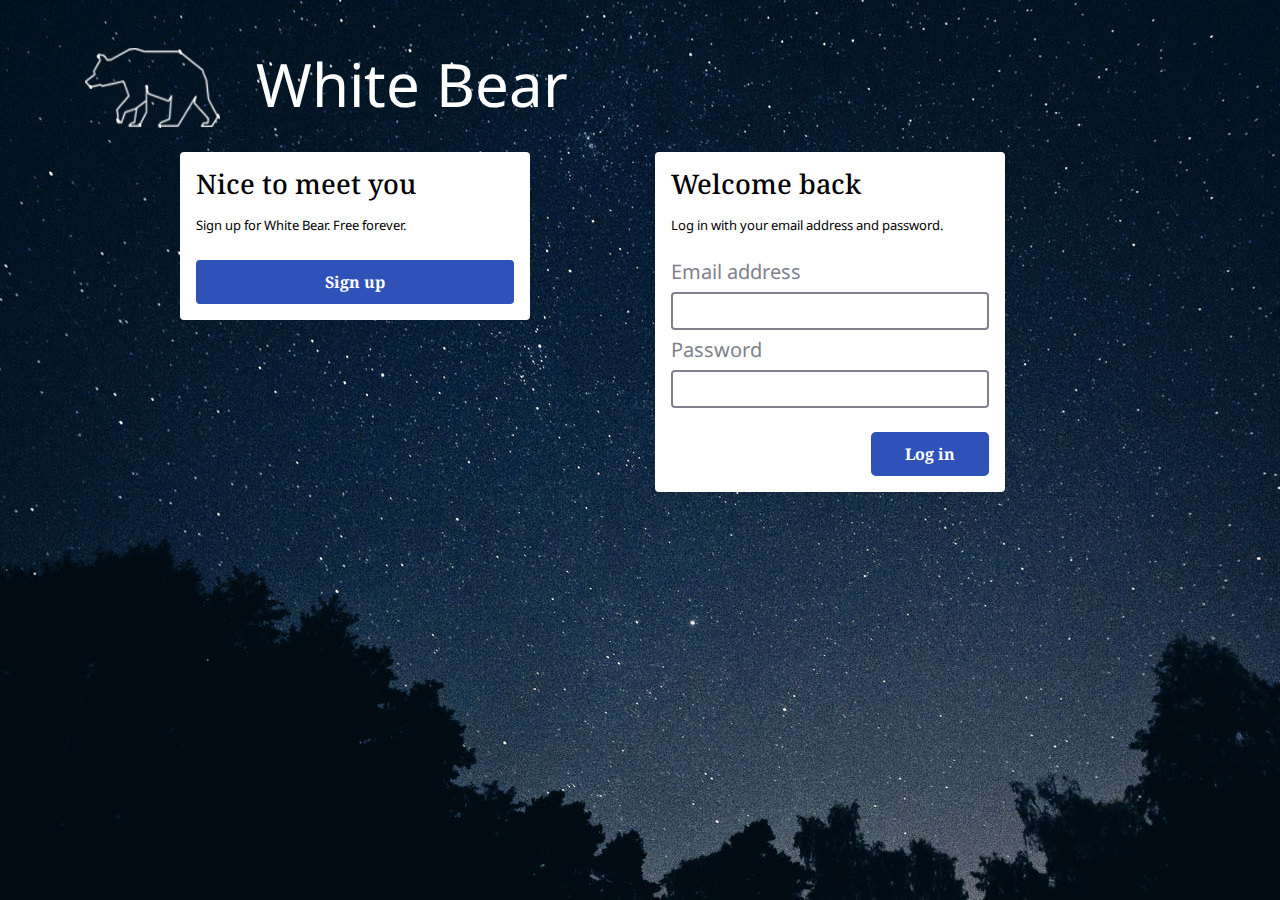
==== commit 3a3a6a57: "added email/password validation to "welcome back"" ====
--- a/index.html
+++ b/index.html
@@ -65,25 +65,40 @@
                                  class="form-control thick-border"
                                  type="text"
                                  required
-                                 id="email1"
+                                 id="emailRequired"
                               />
                               <p
                                  id="warningEmail"
                                  class="mb-4 invalid-feedback"
                                  style="display: none; font-size: 13px;"
                               >
-                                 Please enter a valid email address
+                                 Please enter your email address.
                               </p>
                               <h4 class="text-muted">Create a password</h4>
                               <input
-                                 class="form-control thick-border mb-5"
+                                 class="form-control thick-border mb-1"
                                  type="password"
                                  required
+                                 id="requiredPassword"
                               />
+                              <p
+                                 id="warningPassword"
+                                 class="mb-4 invalid-feedback"
+                                 style="display: none; font-size: 13px;"
+                              >
+                                 Please enter your password.
+                              </p>
+                              <p
+                                 id="warningPasswordCharacters"
+                                 class="invalid-feedback"
+                                 style="display: none; font-size: 13px;"
+                              >
+                                 Your password must be at least 9 characters.
+                              </p>
                               <a
                                  href="#"
                                  type="button"
-                                 class="btn btn-success btn-block"
+                                 class="mt-5 btn btn-success btn-block"
                                  id="letsGo"
                               >
                                  Let's go!
@@ -108,16 +123,38 @@
                               <input
                                  class="form-control thick-border"
                                  type="text"
-                                 id="checkEmail2"
+                                 id="welcomeBackEmail"
                                  required
                               />
-
-                              <h4 class="text-muted">Password</h4>
+                              <p
+                                 id="warningWelcomeEmail"
+                                 class="mb-4 invalid-feedback"
+                                 style="display: none; font-size: 13px;"
+                              >
+                                 Please enter your email address.
+                              </p>
+                              <h4 class="text-muted mt-2">Password</h4>
                               <input
                                  class="form-control thick-border"
                                  type="password"
+                                 id="welcomePassword"
                                  required
                               />
+                              <p
+                                 id="warningWelcomePassword"
+                                 class="mb-4 invalid-feedback"
+                                 style="display: none; font-size: 13px;"
+                              >
+                                 Please enter your password.
+                              </p>
+                              <p
+                                 id="warningWelcomePasswordCharacters"
+                                 class="invalid-feedback"
+                                 style="display: none; font-size: 13px;"
+                              >
+                                 Your password must be at least 9 characters.
+                              </p>
+                              <!-- disable log in if email/ password fields are not accepted -->
                               <div class="float-right">
                                  <a
                                     href="create-answer.html"
--- a/style/dist.css
+++ b/style/dist.css
@@ -11478,7 +11478,7 @@
   color: #fff;
 }
 
-.custom-control-input:checked ~ .custom-control-label::before {
+.custom-control-input:checked ~ .custom-control-label::after {
   background-color: #52535f;
 }
 
